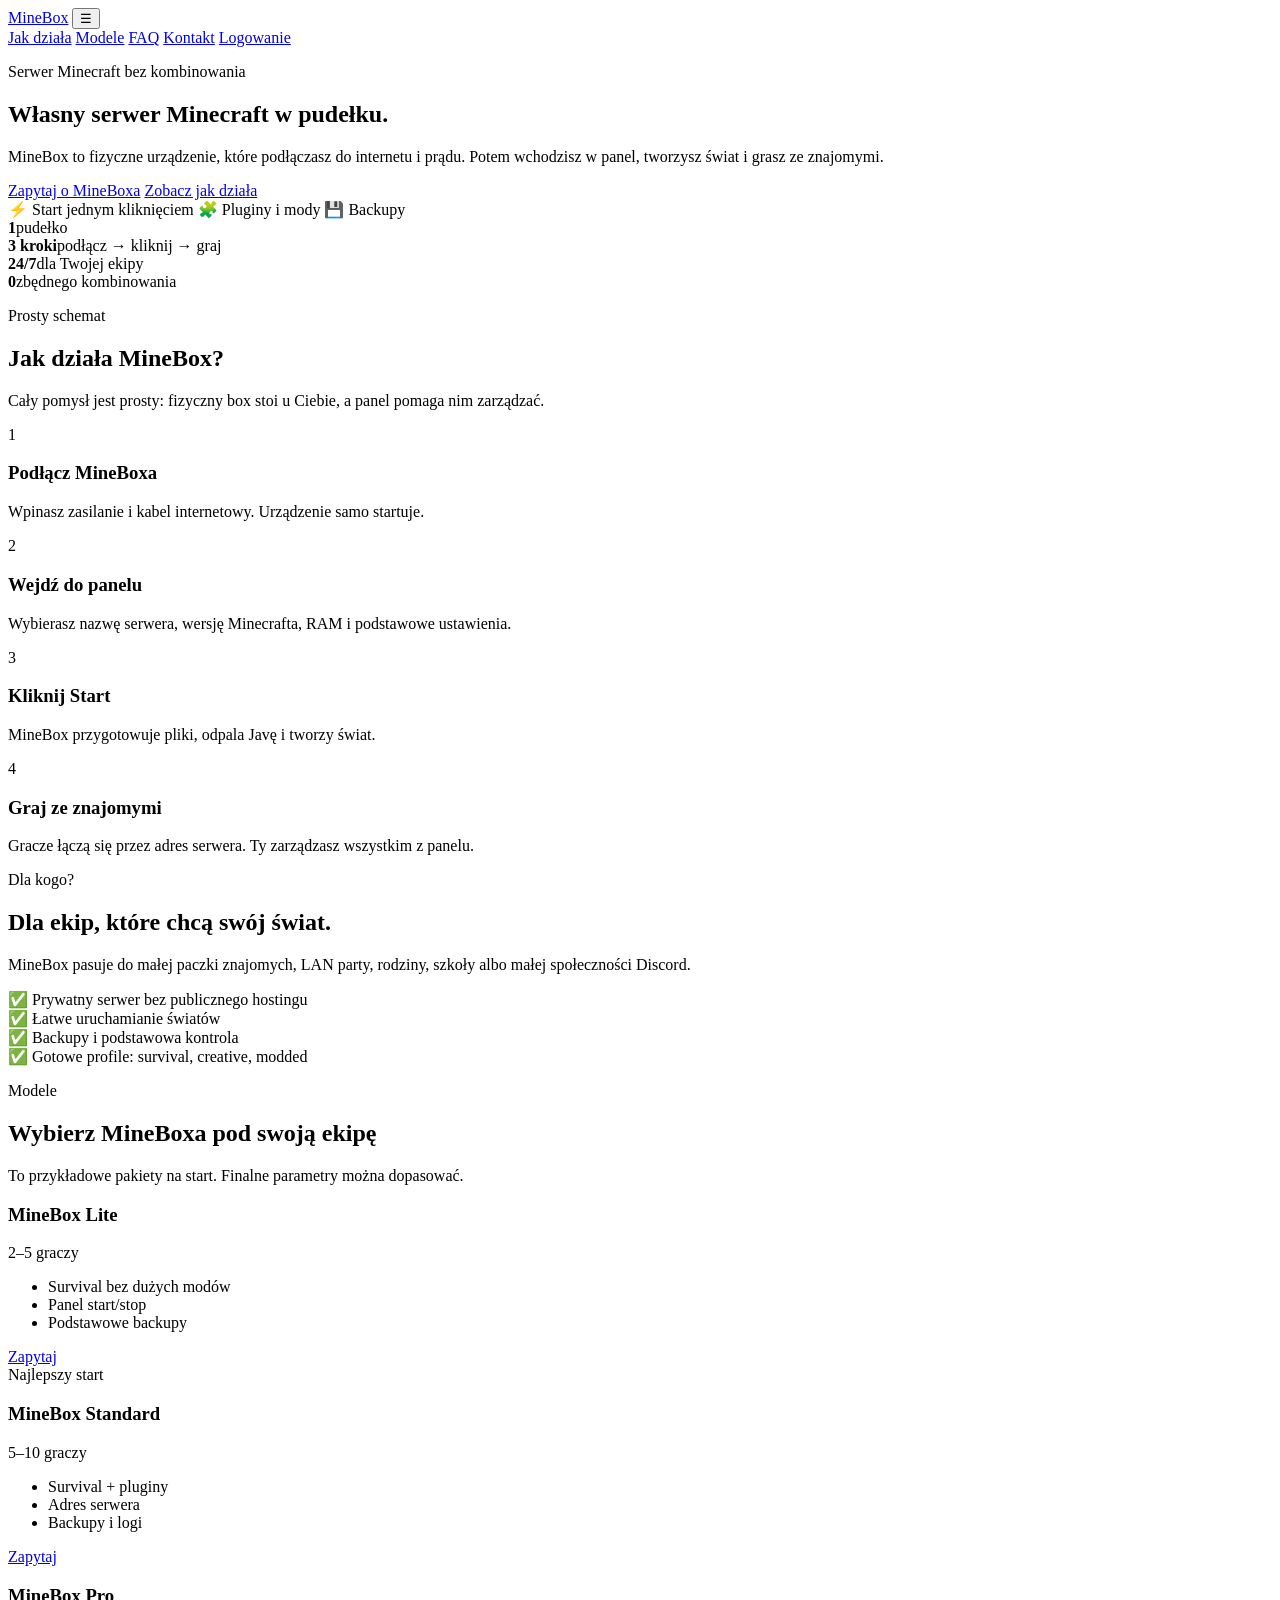
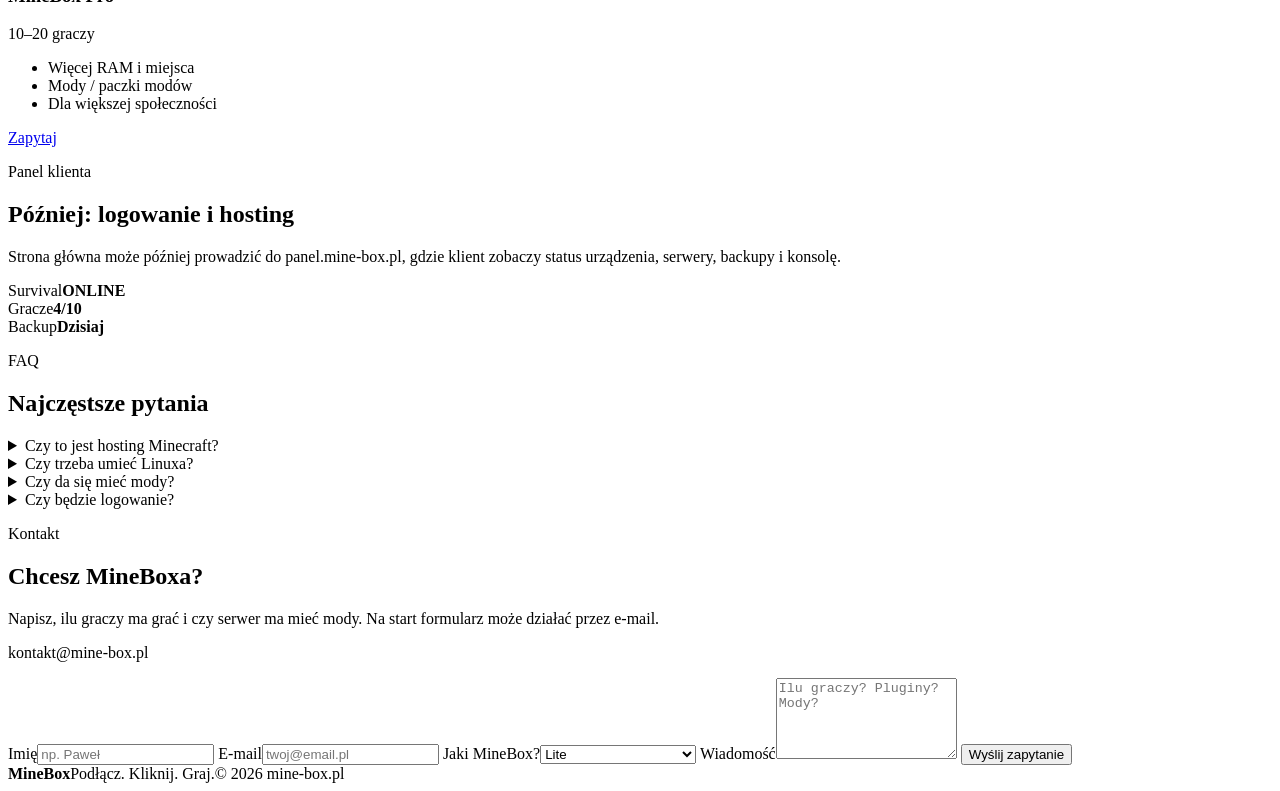
==== strona-www/index.html @ da636e27 "Dodaj stronę WWW MineBox" ====
<!doctype html>
<html lang="pl">
<head>
  <meta charset="utf-8" />
  <meta name="viewport" content="width=device-width, initial-scale=1" />
  <title>MineBox — własny serwer Minecraft w pudełku</title>
  <meta name="description" content="MineBox to prosty fizyczny serwer Minecraft w pudełku. Podłącz, kliknij i graj ze znajomymi." />
  <link rel="preconnect" href="https://fonts.googleapis.com">
  <link rel="preconnect" href="https://fonts.gstatic.com" crossorigin>
  <link href="https://fonts.googleapis.com/css2?family=Inter:wght@400;600;700;800;900&display=swap" rel="stylesheet">
  <link rel="stylesheet" href="style.css" />
</head>
<body>
  <header class="site-header">
    <nav class="nav container">
      <a class="brand" href="#top"><span class="brand-cube"></span><span>MineBox</span></a>
      <button class="nav-toggle" aria-label="Otwórz menu" aria-expanded="false">☰</button>
      <div class="nav-links">
        <a href="#jak-dziala">Jak działa</a>
        <a href="#modele">Modele</a>
        <a href="#faq">FAQ</a>
        <a href="#kontakt">Kontakt</a>
        <a class="login-link" href="#panel">Logowanie</a>
      </div>
    </nav>
  </header>

  <main id="top">
    <section class="hero section">
      <div class="container hero-grid">
        <div class="hero-copy">
          <p class="eyebrow">Serwer Minecraft bez kombinowania</p>
          <h1>Własny serwer Minecraft w pudełku.</h1>
          <p class="lead">MineBox to fizyczne urządzenie, które podłączasz do internetu i prądu. Potem wchodzisz w panel, tworzysz świat i grasz ze znajomymi.</p>
          <div class="hero-actions">
            <a class="btn btn-primary" href="#kontakt">Zapytaj o MineBoxa</a>
            <a class="btn btn-ghost" href="#jak-dziala">Zobacz jak działa</a>
          </div>
          <div class="trust-row">
            <span>⚡ Start jednym kliknięciem</span>
            <span>🧩 Pluginy i mody</span>
            <span>💾 Backupy</span>
          </div>
        </div>
        <div class="hero-visual" aria-hidden="true">
          <div class="island">
            <div class="sun"></div>
            <div class="cloud cloud-one"></div>
            <div class="cloud cloud-two"></div>
            <div class="volcano"><span class="lava"></span><span class="lava lava-two"></span><span class="portal"></span></div>
            <div class="server-rack"><span></span><span></span><span></span></div>
            <div class="cube grass"></div><div class="cube creeper"></div><div class="water"></div>
          </div>
        </div>
      </div>
    </section>

    <section class="stats strip">
      <div class="container stats-grid">
        <div><strong>1</strong><span>pudełko</span></div>
        <div><strong>3 kroki</strong><span>podłącz → kliknij → graj</span></div>
        <div><strong>24/7</strong><span>dla Twojej ekipy</span></div>
        <div><strong>0</strong><span>zbędnego kombinowania</span></div>
      </div>
    </section>

    <section id="jak-dziala" class="section">
      <div class="container">
        <div class="section-head"><p class="eyebrow">Prosty schemat</p><h2>Jak działa MineBox?</h2><p>Cały pomysł jest prosty: fizyczny box stoi u Ciebie, a panel pomaga nim zarządzać.</p></div>
        <div class="steps">
          <article class="step-card"><span class="step-number">1</span><h3>Podłącz MineBoxa</h3><p>Wpinasz zasilanie i kabel internetowy. Urządzenie samo startuje.</p></article>
          <article class="step-card"><span class="step-number">2</span><h3>Wejdź do panelu</h3><p>Wybierasz nazwę serwera, wersję Minecrafta, RAM i podstawowe ustawienia.</p></article>
          <article class="step-card"><span class="step-number">3</span><h3>Kliknij Start</h3><p>MineBox przygotowuje pliki, odpala Javę i tworzy świat.</p></article>
          <article class="step-card"><span class="step-number">4</span><h3>Graj ze znajomymi</h3><p>Gracze łączą się przez adres serwera. Ty zarządzasz wszystkim z panelu.</p></article>
        </div>
      </div>
    </section>

    <section class="section dark-panel">
      <div class="container feature-grid">
        <div><p class="eyebrow">Dla kogo?</p><h2>Dla ekip, które chcą swój świat.</h2><p>MineBox pasuje do małej paczki znajomych, LAN party, rodziny, szkoły albo małej społeczności Discord.</p></div>
        <div class="feature-list"><div>✅ Prywatny serwer bez publicznego hostingu</div><div>✅ Łatwe uruchamianie światów</div><div>✅ Backupy i podstawowa kontrola</div><div>✅ Gotowe profile: survival, creative, modded</div></div>
      </div>
    </section>

    <section id="modele" class="section">
      <div class="container">
        <div class="section-head"><p class="eyebrow">Modele</p><h2>Wybierz MineBoxa pod swoją ekipę</h2><p>To przykładowe pakiety na start. Finalne parametry można dopasować.</p></div>
        <div class="pricing">
          <article class="price-card"><h3>MineBox Lite</h3><p class="price">2–5 graczy</p><ul><li>Survival bez dużych modów</li><li>Panel start/stop</li><li>Podstawowe backupy</li></ul><a href="#kontakt" class="btn btn-small">Zapytaj</a></article>
          <article class="price-card featured"><span class="badge">Najlepszy start</span><h3>MineBox Standard</h3><p class="price">5–10 graczy</p><ul><li>Survival + pluginy</li><li>Adres serwera</li><li>Backupy i logi</li></ul><a href="#kontakt" class="btn btn-primary btn-small">Zapytaj</a></article>
          <article class="price-card"><h3>MineBox Pro</h3><p class="price">10–20 graczy</p><ul><li>Więcej RAM i miejsca</li><li>Mody / paczki modów</li><li>Dla większej społeczności</li></ul><a href="#kontakt" class="btn btn-small">Zapytaj</a></article>
        </div>
      </div>
    </section>

    <section id="panel" class="section panel-preview">
      <div class="container panel-grid">
        <div><p class="eyebrow">Panel klienta</p><h2>Później: logowanie i hosting</h2><p>Strona główna może później prowadzić do panel.mine-box.pl, gdzie klient zobaczy status urządzenia, serwery, backupy i konsolę.</p></div>
        <div class="mock-panel"><div class="mock-top"></div><div class="mock-row online"><span>Survival</span><strong>ONLINE</strong></div><div class="mock-row"><span>Gracze</span><strong>4/10</strong></div><div class="mock-row"><span>Backup</span><strong>Dzisiaj</strong></div></div>
      </div>
    </section>

    <section id="faq" class="section">
      <div class="container">
        <div class="section-head"><p class="eyebrow">FAQ</p><h2>Najczęstsze pytania</h2></div>
        <div class="faq-list">
          <details><summary>Czy to jest hosting Minecraft?</summary><p>Na start MineBox to fizyczne urządzenie. Hosting online można dodać później jako osobną usługę.</p></details>
          <details><summary>Czy trzeba umieć Linuxa?</summary><p>Docelowo nie. Użytkownik ma klikać w panelu, a techniczne rzeczy robi MineBox.</p></details>
          <details><summary>Czy da się mieć mody?</summary><p>Tak, ale mocniejsze paczki modów będą wymagały mocniejszej wersji MineBoxa.</p></details>
          <details><summary>Czy będzie logowanie?</summary><p>Tak, później można zrobić panel klienta pod osobnym adresem, np. panel.mine-box.pl.</p></details>
        </div>
      </div>
    </section>

    <section id="kontakt" class="section contact-section">
      <div class="container contact-grid">
        <div><p class="eyebrow">Kontakt</p><h2>Chcesz MineBoxa?</h2><p>Napisz, ilu graczy ma grać i czy serwer ma mieć mody. Na start formularz może działać przez e-mail.</p><p class="contact-mail">kontakt@mine-box.pl</p></div>
        <form class="contact-form" action="mailto:kontakt@mine-box.pl" method="post" enctype="text/plain">
          <label>Imię<input name="imie" placeholder="np. Paweł" required></label>
          <label>E-mail<input type="email" name="email" placeholder="twoj@email.pl" required></label>
          <label>Jaki MineBox?<select name="model"><option>Lite</option><option>Standard</option><option>Pro</option><option>Nie wiem — doradźcie</option></select></label>
          <label>Wiadomość<textarea name="wiadomosc" rows="5" placeholder="Ilu graczy? Pluginy? Mody?"></textarea></label>
          <button class="btn btn-primary" type="submit">Wyślij zapytanie</button>
        </form>
      </div>
    </section>
  </main>

  <footer class="footer"><div class="container footer-grid"><strong>MineBox</strong><span>Podłącz. Kliknij. Graj.</span><span>© 2026 mine-box.pl</span></div></footer>
  <script src="script.js"></script>
</body>
</html>
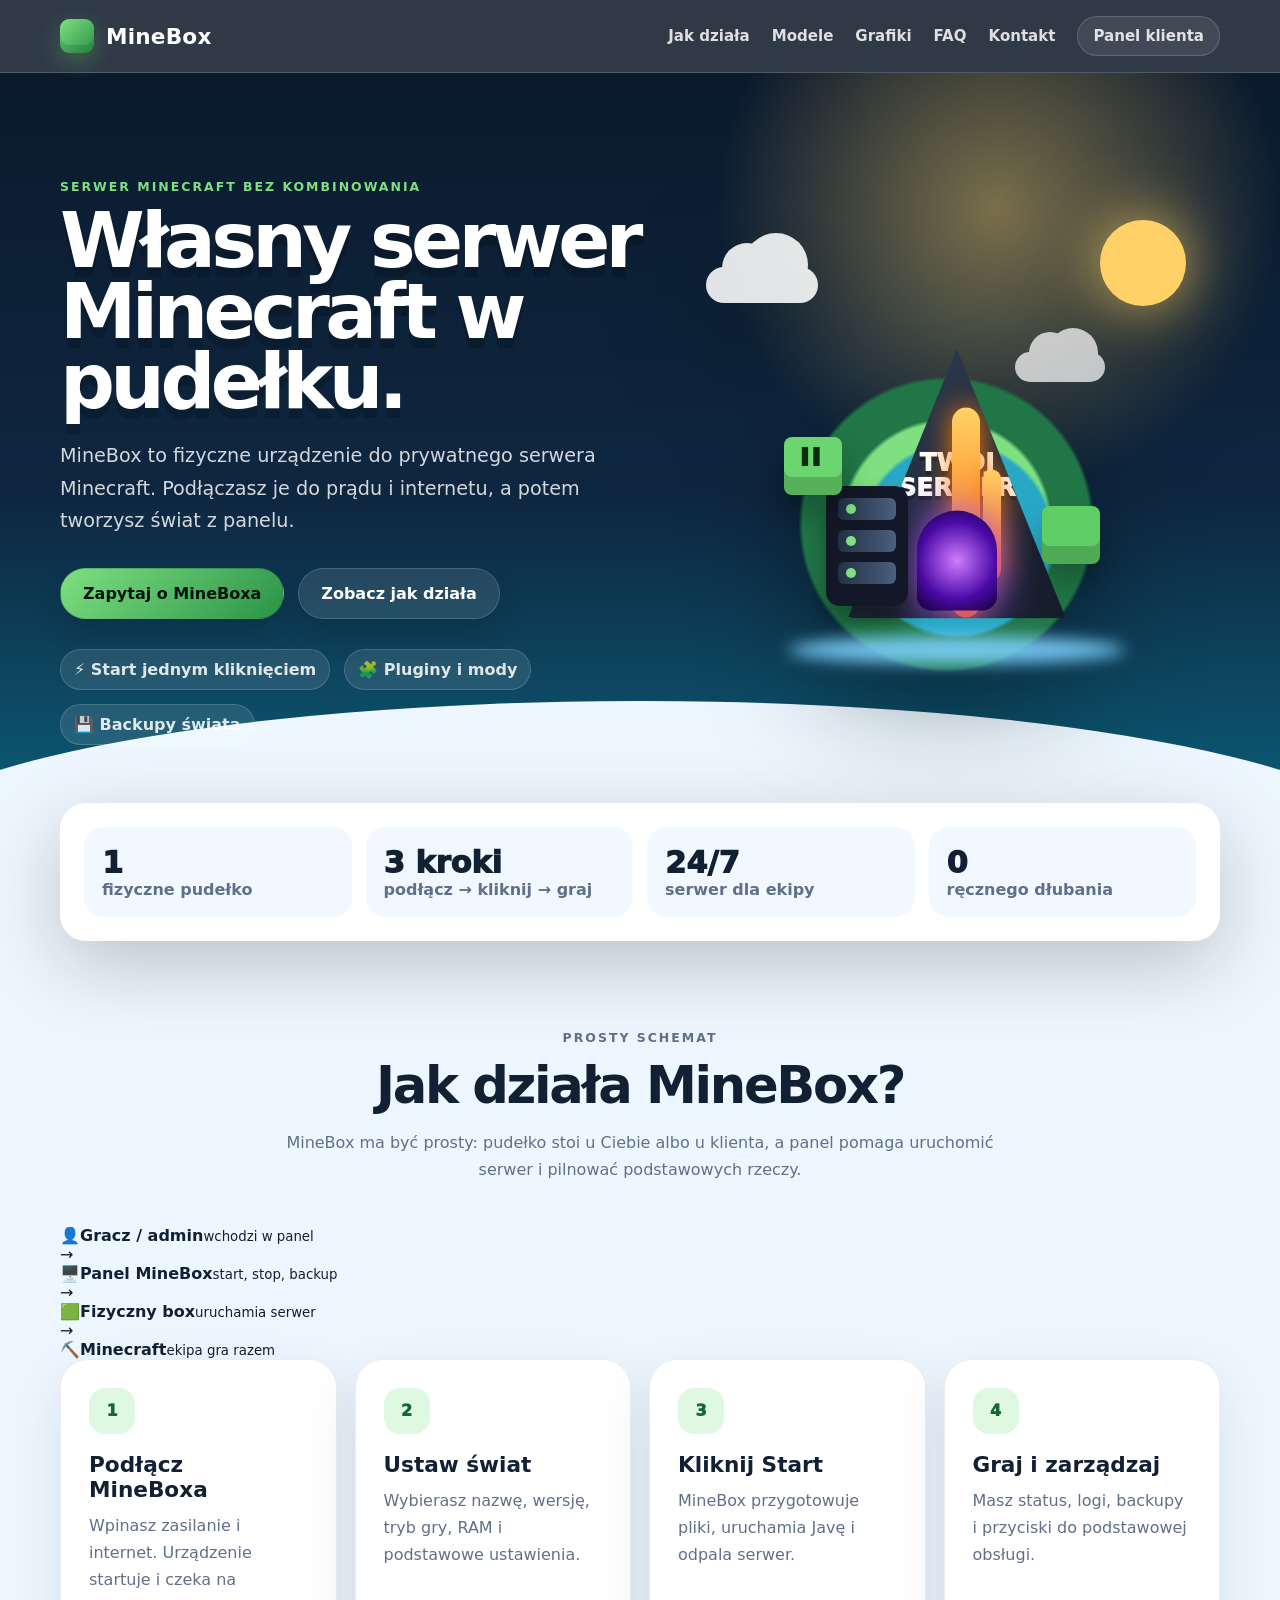
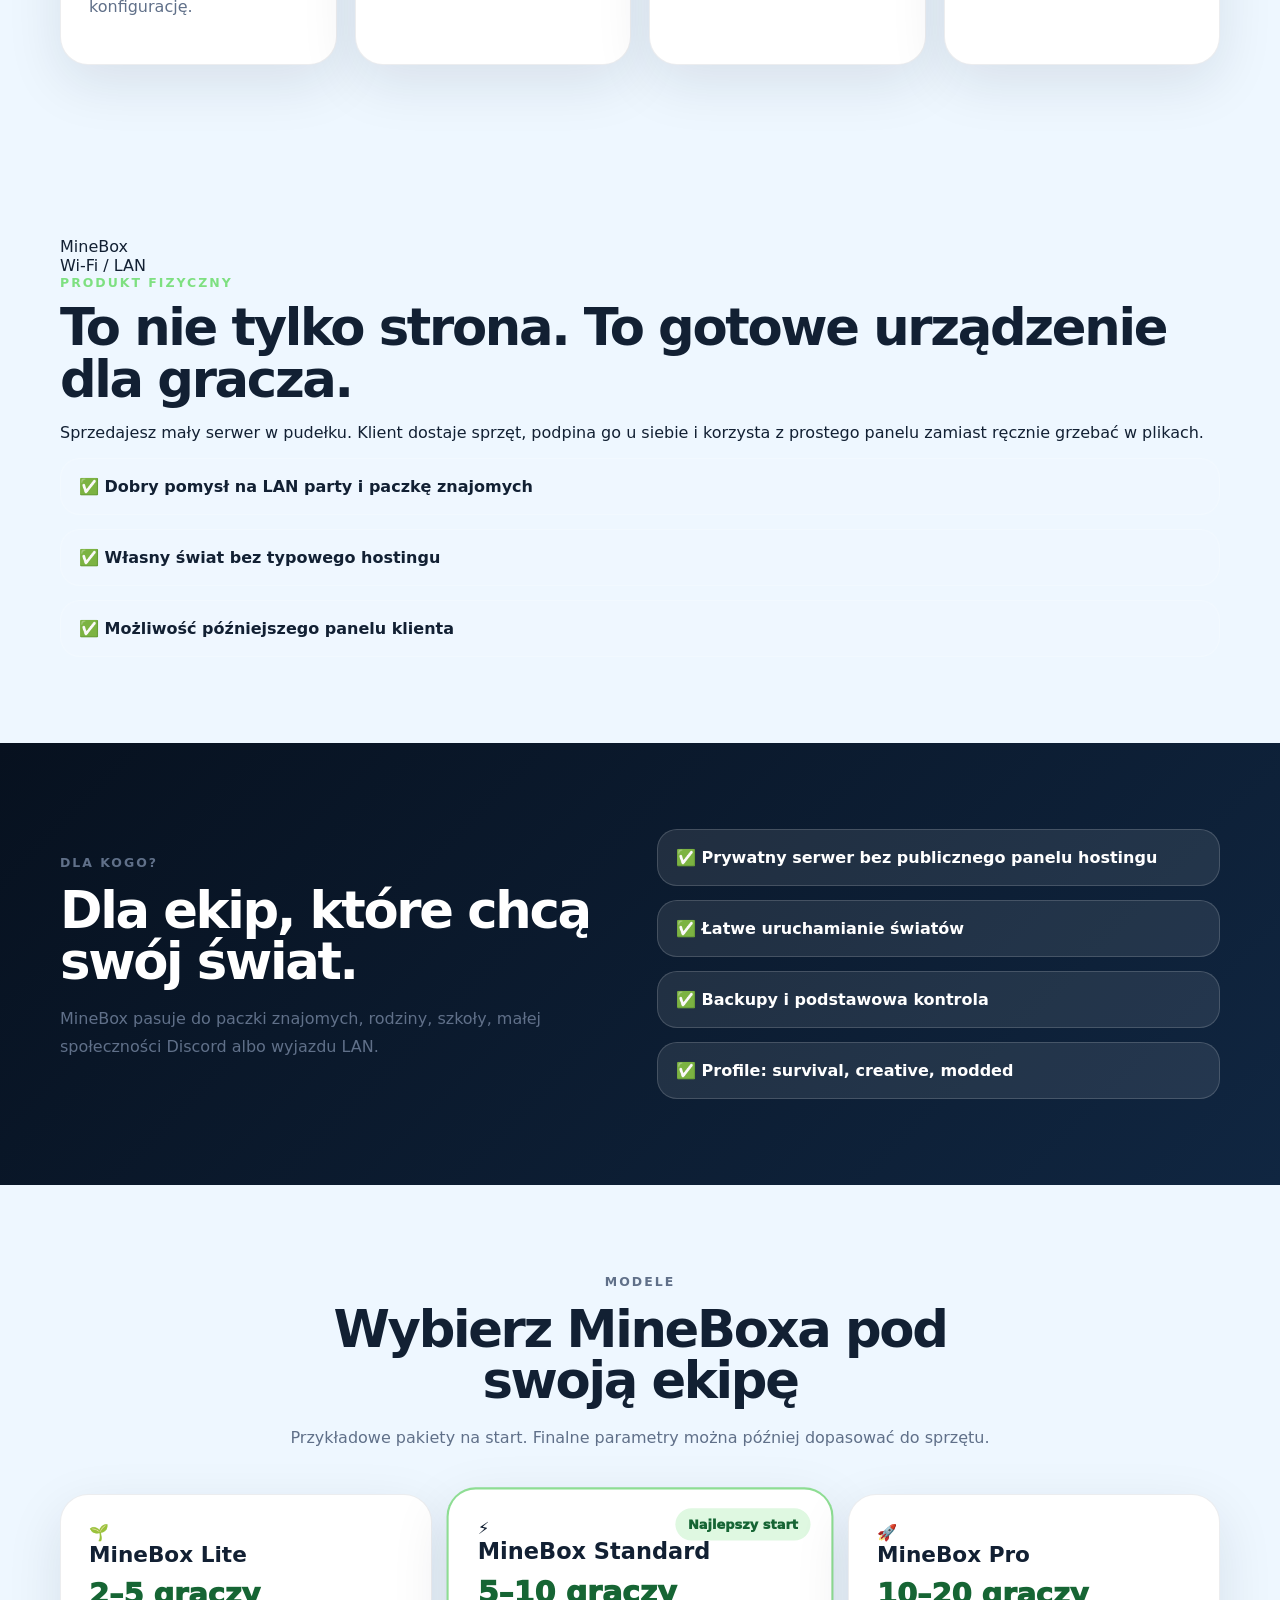
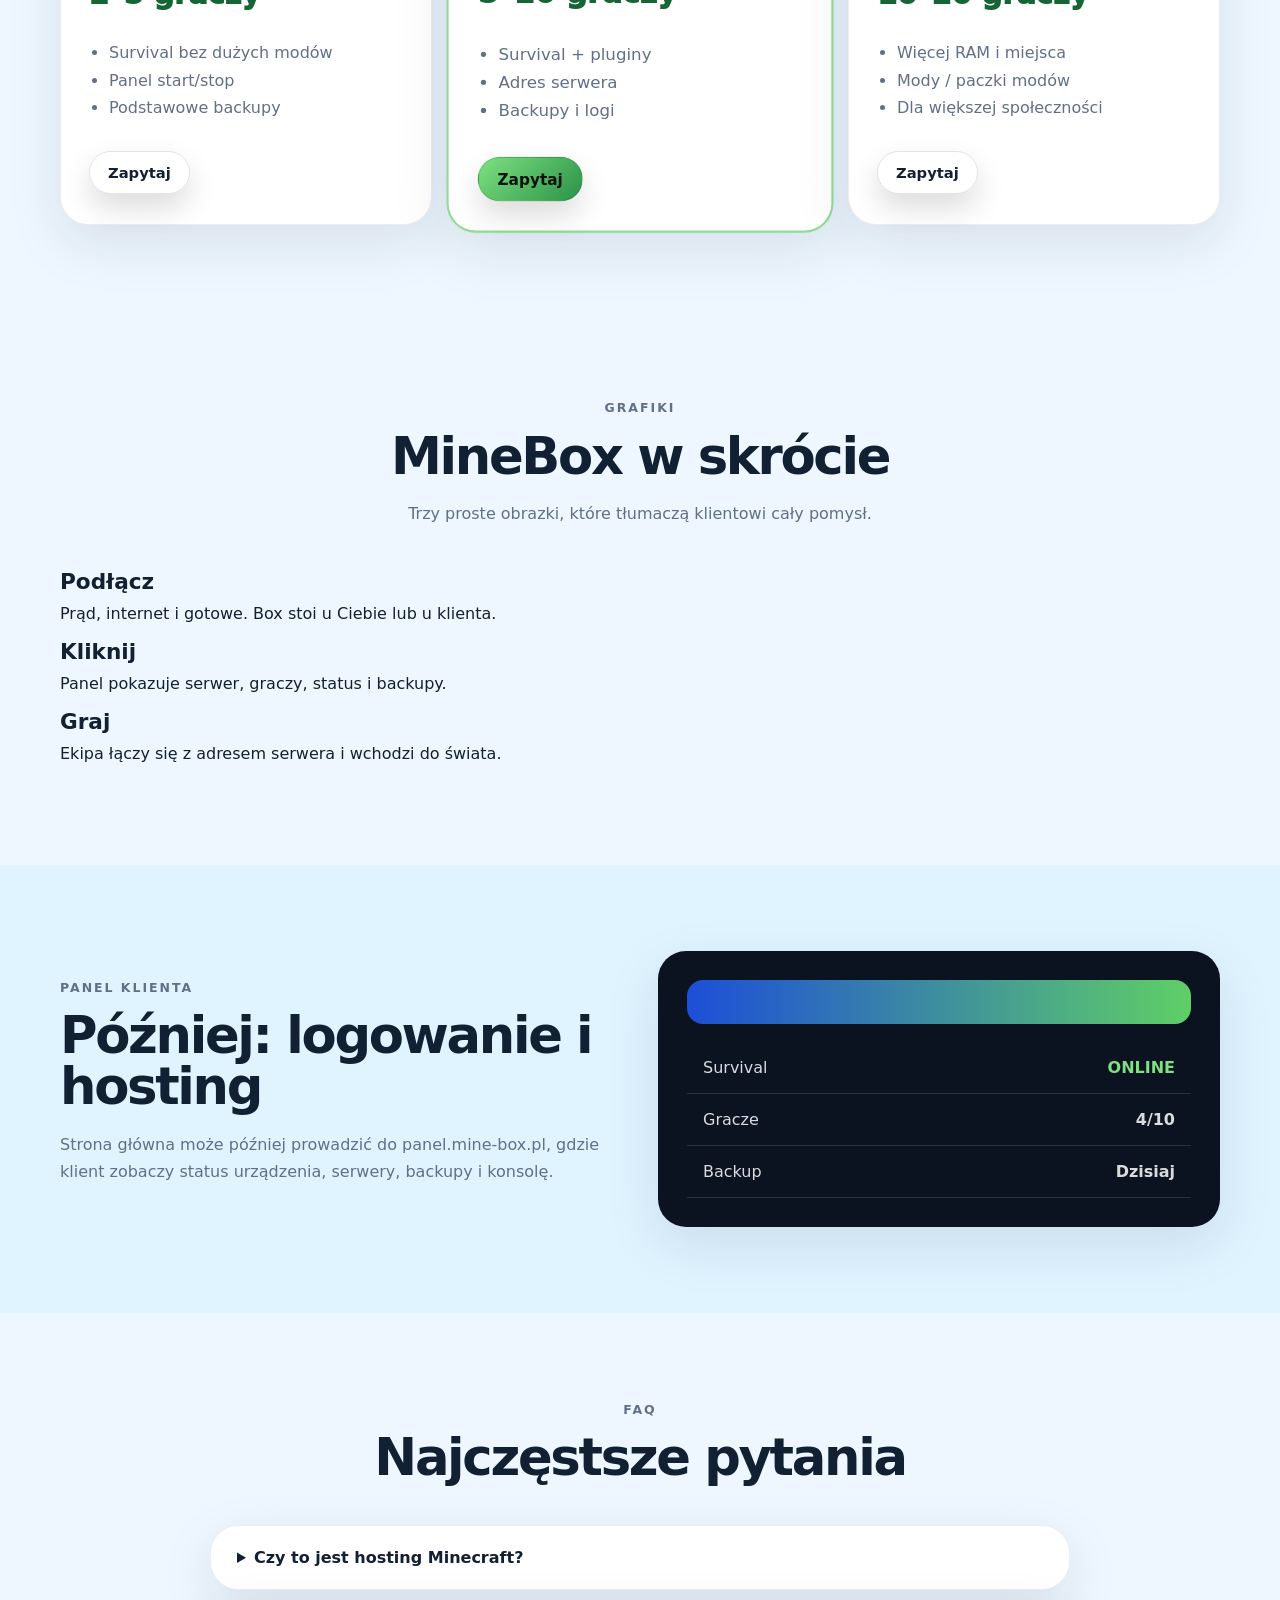
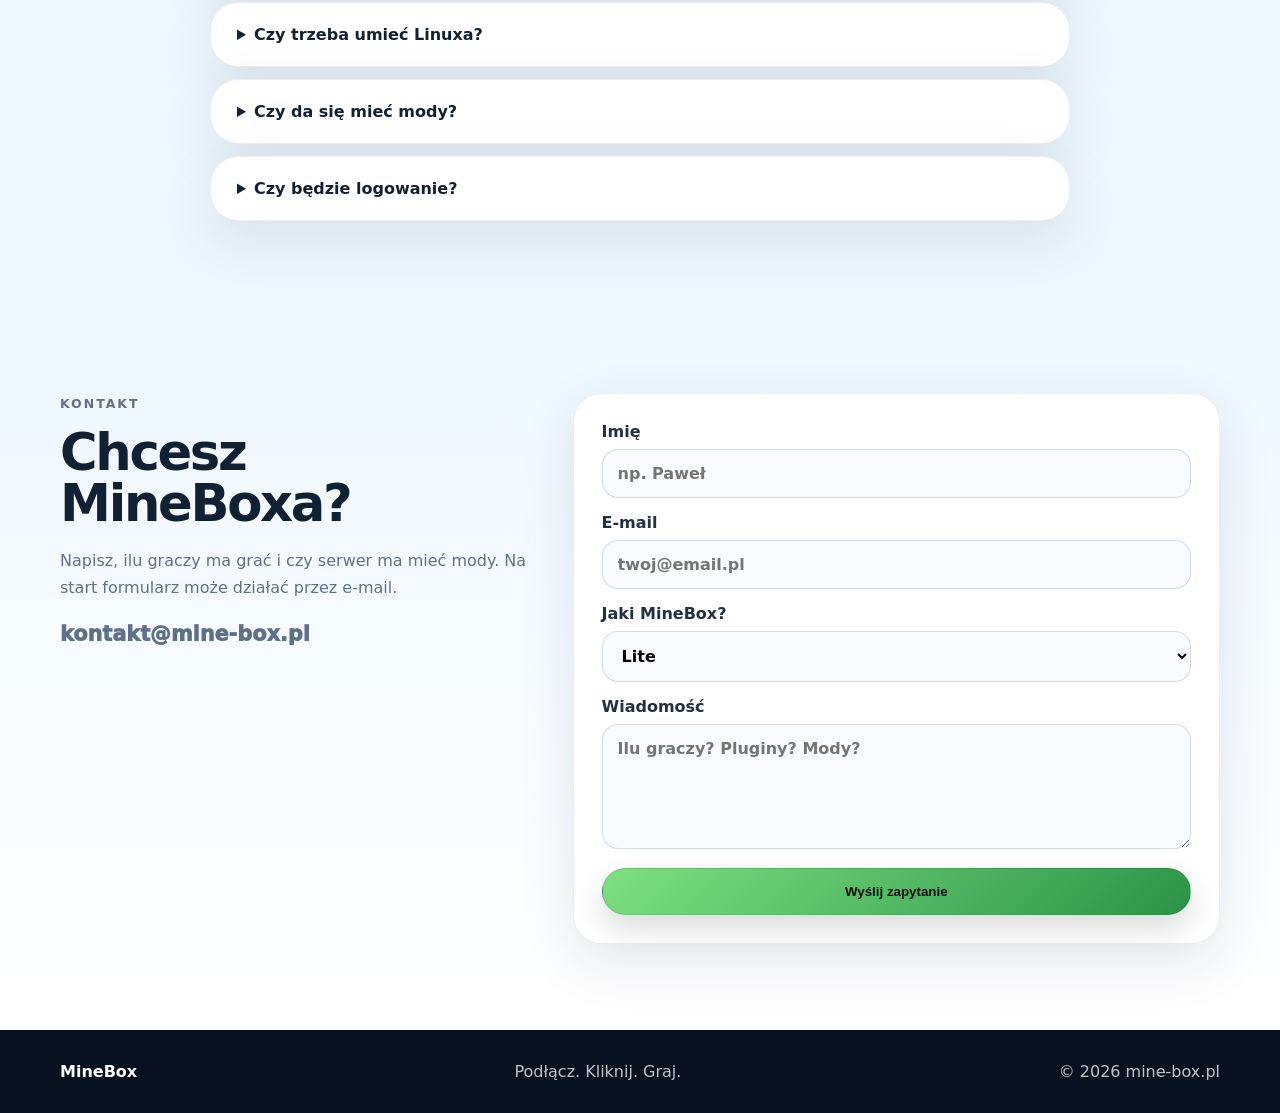
==== commit 6911490d: "Dopracuj stronę WWW MineBox i dodaj sekcje graficzne" ====
--- a/strona-www/index.html
+++ b/strona-www/index.html
@@ -4,7 +4,7 @@
   <meta charset="utf-8" />
   <meta name="viewport" content="width=device-width, initial-scale=1" />
   <title>MineBox — własny serwer Minecraft w pudełku</title>
-  <meta name="description" content="MineBox to prosty fizyczny serwer Minecraft w pudełku. Podłącz, kliknij i graj ze znajomymi." />
+  <meta name="description" content="MineBox to fizyczny serwer Minecraft w pudełku. Podłącz do internetu, kliknij w panelu i graj ze znajomymi." />
   <link rel="preconnect" href="https://fonts.googleapis.com">
   <link rel="preconnect" href="https://fonts.gstatic.com" crossorigin>
   <link href="https://fonts.googleapis.com/css2?family=Inter:wght@400;600;700;800;900&display=swap" rel="stylesheet">
@@ -18,9 +18,10 @@
       <div class="nav-links">
         <a href="#jak-dziala">Jak działa</a>
         <a href="#modele">Modele</a>
+        <a href="#galeria">Grafiki</a>
         <a href="#faq">FAQ</a>
         <a href="#kontakt">Kontakt</a>
-        <a class="login-link" href="#panel">Logowanie</a>
+        <a class="login-link" href="#panel">Panel klienta</a>
       </div>
     </nav>
   </header>
@@ -31,7 +32,7 @@
         <div class="hero-copy">
           <p class="eyebrow">Serwer Minecraft bez kombinowania</p>
           <h1>Własny serwer Minecraft w pudełku.</h1>
-          <p class="lead">MineBox to fizyczne urządzenie, które podłączasz do internetu i prądu. Potem wchodzisz w panel, tworzysz świat i grasz ze znajomymi.</p>
+          <p class="lead">MineBox to fizyczne urządzenie do prywatnego serwera Minecraft. Podłączasz je do prądu i internetu, a potem tworzysz świat z panelu.</p>
           <div class="hero-actions">
             <a class="btn btn-primary" href="#kontakt">Zapytaj o MineBoxa</a>
             <a class="btn btn-ghost" href="#jak-dziala">Zobacz jak działa</a>
@@ -39,7 +40,7 @@
           <div class="trust-row">
             <span>⚡ Start jednym kliknięciem</span>
             <span>🧩 Pluginy i mody</span>
-            <span>💾 Backupy</span>
+            <span>💾 Backupy świata</span>
           </div>
         </div>
         <div class="hero-visual" aria-hidden="true">
@@ -57,39 +58,83 @@
 
     <section class="stats strip">
       <div class="container stats-grid">
-        <div><strong>1</strong><span>pudełko</span></div>
+        <div><strong>1</strong><span>fizyczne pudełko</span></div>
         <div><strong>3 kroki</strong><span>podłącz → kliknij → graj</span></div>
-        <div><strong>24/7</strong><span>dla Twojej ekipy</span></div>
-        <div><strong>0</strong><span>zbędnego kombinowania</span></div>
+        <div><strong>24/7</strong><span>serwer dla ekipy</span></div>
+        <div><strong>0</strong><span>ręcznego dłubania</span></div>
       </div>
     </section>
 
     <section id="jak-dziala" class="section">
       <div class="container">
-        <div class="section-head"><p class="eyebrow">Prosty schemat</p><h2>Jak działa MineBox?</h2><p>Cały pomysł jest prosty: fizyczny box stoi u Ciebie, a panel pomaga nim zarządzać.</p></div>
+        <div class="section-head">
+          <p class="eyebrow">Prosty schemat</p>
+          <h2>Jak działa MineBox?</h2>
+          <p>MineBox ma być prosty: pudełko stoi u Ciebie albo u klienta, a panel pomaga uruchomić serwer i pilnować podstawowych rzeczy.</p>
+        </div>
+        <div class="flow-map">
+          <div class="flow-node"><span>👤</span><strong>Gracz / admin</strong><small>wchodzi w panel</small></div>
+          <div class="flow-arrow">→</div>
+          <div class="flow-node"><span>🖥️</span><strong>Panel MineBox</strong><small>start, stop, backup</small></div>
+          <div class="flow-arrow">→</div>
+          <div class="flow-node"><span>🟩</span><strong>Fizyczny box</strong><small>uruchamia serwer</small></div>
+          <div class="flow-arrow">→</div>
+          <div class="flow-node"><span>⛏️</span><strong>Minecraft</strong><small>ekipa gra razem</small></div>
+        </div>
         <div class="steps">
-          <article class="step-card"><span class="step-number">1</span><h3>Podłącz MineBoxa</h3><p>Wpinasz zasilanie i kabel internetowy. Urządzenie samo startuje.</p></article>
-          <article class="step-card"><span class="step-number">2</span><h3>Wejdź do panelu</h3><p>Wybierasz nazwę serwera, wersję Minecrafta, RAM i podstawowe ustawienia.</p></article>
-          <article class="step-card"><span class="step-number">3</span><h3>Kliknij Start</h3><p>MineBox przygotowuje pliki, odpala Javę i tworzy świat.</p></article>
-          <article class="step-card"><span class="step-number">4</span><h3>Graj ze znajomymi</h3><p>Gracze łączą się przez adres serwera. Ty zarządzasz wszystkim z panelu.</p></article>
+          <article class="step-card"><span class="step-number">1</span><h3>Podłącz MineBoxa</h3><p>Wpinasz zasilanie i internet. Urządzenie startuje i czeka na konfigurację.</p></article>
+          <article class="step-card"><span class="step-number">2</span><h3>Ustaw świat</h3><p>Wybierasz nazwę, wersję, tryb gry, RAM i podstawowe ustawienia.</p></article>
+          <article class="step-card"><span class="step-number">3</span><h3>Kliknij Start</h3><p>MineBox przygotowuje pliki, uruchamia Javę i odpala serwer.</p></article>
+          <article class="step-card"><span class="step-number">4</span><h3>Graj i zarządzaj</h3><p>Masz status, logi, backupy i przyciski do podstawowej obsługi.</p></article>
+        </div>
+      </div>
+    </section>
+
+    <section class="section product-section">
+      <div class="container product-grid">
+        <div class="product-art" aria-hidden="true">
+          <div class="box3d">
+            <div class="box-top">MineBox</div>
+            <div class="box-front"><span></span><span></span><span></span></div>
+            <div class="box-side"><i></i><i></i></div>
+          </div>
+          <div class="cable"></div>
+          <div class="router">Wi‑Fi / LAN</div>
+        </div>
+        <div>
+          <p class="eyebrow">Produkt fizyczny</p>
+          <h2>To nie tylko strona. To gotowe urządzenie dla gracza.</h2>
+          <p>Sprzedajesz mały serwer w pudełku. Klient dostaje sprzęt, podpina go u siebie i korzysta z prostego panelu zamiast ręcznie grzebać w plikach.</p>
+          <div class="feature-list light"><div>✅ Dobry pomysł na LAN party i paczkę znajomych</div><div>✅ Własny świat bez typowego hostingu</div><div>✅ Możliwość późniejszego panelu klienta</div></div>
         </div>
       </div>
     </section>
 
     <section class="section dark-panel">
       <div class="container feature-grid">
-        <div><p class="eyebrow">Dla kogo?</p><h2>Dla ekip, które chcą swój świat.</h2><p>MineBox pasuje do małej paczki znajomych, LAN party, rodziny, szkoły albo małej społeczności Discord.</p></div>
-        <div class="feature-list"><div>✅ Prywatny serwer bez publicznego hostingu</div><div>✅ Łatwe uruchamianie światów</div><div>✅ Backupy i podstawowa kontrola</div><div>✅ Gotowe profile: survival, creative, modded</div></div>
+        <div><p class="eyebrow">Dla kogo?</p><h2>Dla ekip, które chcą swój świat.</h2><p>MineBox pasuje do paczki znajomych, rodziny, szkoły, małej społeczności Discord albo wyjazdu LAN.</p></div>
+        <div class="feature-list"><div>✅ Prywatny serwer bez publicznego panelu hostingu</div><div>✅ Łatwe uruchamianie światów</div><div>✅ Backupy i podstawowa kontrola</div><div>✅ Profile: survival, creative, modded</div></div>
       </div>
     </section>
 
     <section id="modele" class="section">
       <div class="container">
-        <div class="section-head"><p class="eyebrow">Modele</p><h2>Wybierz MineBoxa pod swoją ekipę</h2><p>To przykładowe pakiety na start. Finalne parametry można dopasować.</p></div>
+        <div class="section-head"><p class="eyebrow">Modele</p><h2>Wybierz MineBoxa pod swoją ekipę</h2><p>Przykładowe pakiety na start. Finalne parametry można później dopasować do sprzętu.</p></div>
         <div class="pricing">
-          <article class="price-card"><h3>MineBox Lite</h3><p class="price">2–5 graczy</p><ul><li>Survival bez dużych modów</li><li>Panel start/stop</li><li>Podstawowe backupy</li></ul><a href="#kontakt" class="btn btn-small">Zapytaj</a></article>
-          <article class="price-card featured"><span class="badge">Najlepszy start</span><h3>MineBox Standard</h3><p class="price">5–10 graczy</p><ul><li>Survival + pluginy</li><li>Adres serwera</li><li>Backupy i logi</li></ul><a href="#kontakt" class="btn btn-primary btn-small">Zapytaj</a></article>
-          <article class="price-card"><h3>MineBox Pro</h3><p class="price">10–20 graczy</p><ul><li>Więcej RAM i miejsca</li><li>Mody / paczki modów</li><li>Dla większej społeczności</li></ul><a href="#kontakt" class="btn btn-small">Zapytaj</a></article>
+          <article class="price-card"><div class="model-icon">🌱</div><h3>MineBox Lite</h3><p class="price">2–5 graczy</p><ul><li>Survival bez dużych modów</li><li>Panel start/stop</li><li>Podstawowe backupy</li></ul><a href="#kontakt" class="btn btn-small">Zapytaj</a></article>
+          <article class="price-card featured"><span class="badge">Najlepszy start</span><div class="model-icon">⚡</div><h3>MineBox Standard</h3><p class="price">5–10 graczy</p><ul><li>Survival + pluginy</li><li>Adres serwera</li><li>Backupy i logi</li></ul><a href="#kontakt" class="btn btn-primary btn-small">Zapytaj</a></article>
+          <article class="price-card"><div class="model-icon">🚀</div><h3>MineBox Pro</h3><p class="price">10–20 graczy</p><ul><li>Więcej RAM i miejsca</li><li>Mody / paczki modów</li><li>Dla większej społeczności</li></ul><a href="#kontakt" class="btn btn-small">Zapytaj</a></article>
+        </div>
+      </div>
+    </section>
+
+    <section id="galeria" class="section gallery-section">
+      <div class="container">
+        <div class="section-head"><p class="eyebrow">Grafiki</p><h2>MineBox w skrócie</h2><p>Trzy proste obrazki, które tłumaczą klientowi cały pomysł.</p></div>
+        <div class="gallery-grid">
+          <article class="gallery-card"><div class="mini-graphic plug"></div><h3>Podłącz</h3><p>Prąd, internet i gotowe. Box stoi u Ciebie lub u klienta.</p></article>
+          <article class="gallery-card"><div class="mini-graphic panelpic"></div><h3>Kliknij</h3><p>Panel pokazuje serwer, graczy, status i backupy.</p></article>
+          <article class="gallery-card"><div class="mini-graphic play"></div><h3>Graj</h3><p>Ekipa łączy się z adresem serwera i wchodzi do świata.</p></article>
         </div>
       </div>
     </section>
--- a/strona-www/style.css
+++ b/strona-www/style.css
@@ -0,0 +1,37 @@
+:root{
+  --bg:#07111f;
+  --bg2:#0d1b2f;
+  --card:#ffffff;
+  --text:#122033;
+  --muted:#607089;
+  --green:#5fcf65;
+  --green2:#2b9348;
+  --blue:#1d4ed8;
+  --orange:#ff9f1c;
+  --yellow:#ffd166;
+  --line:rgba(255,255,255,.16);
+  --shadow:0 24px 80px rgba(0,0,0,.22);
+}
+*{box-sizing:border-box}
+html{scroll-behavior:smooth}
+body{margin:0;font-family:Inter,system-ui,-apple-system,Segoe UI,sans-serif;background:#eef7ff;color:var(--text)}
+a{color:inherit;text-decoration:none}
+.container{width:min(1160px,92%);margin:0 auto}
+.section{padding:86px 0}
+.site-header{position:sticky;top:0;z-index:30;background:rgba(7,17,31,.82);backdrop-filter:blur(18px);border-bottom:1px solid var(--line)}
+.nav{display:flex;align-items:center;justify-content:space-between;min-height:72px;color:#fff}
+.brand{display:flex;align-items:center;gap:12px;font-weight:900;font-size:1.35rem;letter-spacing:.2px}
+.brand-cube{width:34px;height:34px;border-radius:9px;background:linear-gradient(135deg,#7ee081,#2b9348);box-shadow:inset 0 -8px 0 rgba(0,0,0,.12),0 8px 22px rgba(95,207,101,.3)}
+.nav-links{display:flex;align-items:center;gap:22px;font-weight:700;font-size:.94rem;color:rgba(255,255,255,.84)}
+.nav-links a:hover{color:#fff}
+.login-link{padding:10px 15px;border:1px solid var(--line);border-radius:999px;background:rgba(255,255,255,.08)}
+.nav-toggle{display:none;background:transparent;border:0;color:white;font-size:1.8rem}
+.hero{position:relative;overflow:hidden;background:radial-gradient(circle at 78% 18%,rgba(255,209,102,.45),transparent 24%),linear-gradient(180deg,#0b1a2d 0%,#0e2740 56%,#0c5f7a 100%);color:white;padding-top:106px}
+.hero:after{content:"";position:absolute;inset:auto -10% -90px -10%;height:220px;background:#eef7ff;border-radius:50% 50% 0 0/70% 70% 0 0}
+.hero-grid{position:relative;z-index:2;display:grid;grid-template-columns:1.05fr .95fr;gap:52px;align-items:center}
+.eyebrow{margin:0 0 12px;color:#7ee081;text-transform:uppercase;letter-spacing:.16em;font-size:.78rem;font-weight:900}
+h1,h2,h3,p{margin-top:0}
+h1{font-size:clamp(2.7rem,6vw,5.6rem);line-height:.92;letter-spacing:-.06em;margin-bottom:22px;text-shadow:0 10px 0 rgba(0,0,0,.16)}
+h2{font-size:clamp(2rem,4vw,3.45rem);line-height:1;letter-spacing:-.045em;margin-bottom:18px}
+h3{font-size:1.35rem;margin-bottom:10px}.lead{font-size:1.2rem;line-height:1.7;color:rgba(255,255,255,.82);max-width:640px}.hero-actions{display:flex;gap:14px;flex-wrap:wrap;margin:30px 0}.btn{display:inline-flex;align-items:center;justify-content:center;border-radius:999px;padding:15px 22px;font-weight:900;border:1px solid rgba(18,32,51,.12);box-shadow:0 14px 30px rgba(0,0,0,.14);transition:.2s transform,.2s box-shadow}.btn:hover{transform:translateY(-2px);box-shadow:0 20px 45px rgba(0,0,0,.18)}.btn-primary{background:linear-gradient(135deg,#7ee081,#2b9348);color:#06120b}.btn-ghost{color:#fff;background:rgba(255,255,255,.1);border-color:var(--line)}.btn-small{padding:12px 18px;font-size:.92rem}.trust-row{display:flex;gap:14px;flex-wrap:wrap;color:rgba(255,255,255,.86);font-weight:800}.trust-row span{background:rgba(255,255,255,.1);border:1px solid var(--line);border-radius:999px;padding:10px 13px}.hero-visual{min-height:520px;position:relative}.island{position:absolute;inset:0;border-radius:42px;background:radial-gradient(circle at 50% 65%,#29a8c5 0 22%,transparent 23%),radial-gradient(circle at 48% 62%,#7ee081 0 24%,#207647 25% 34%,transparent 35%);filter:drop-shadow(0 36px 55px rgba(0,0,0,.35))}.sun{position:absolute;right:34px;top:18px;width:86px;height:86px;border-radius:50%;background:var(--yellow);box-shadow:0 0 60px rgba(255,209,102,.8)}.cloud{position:absolute;background:white;border-radius:999px;opacity:.88}.cloud:before,.cloud:after{content:"";position:absolute;background:white;border-radius:50%}.cloud-one{width:112px;height:36px;top:65px;left:12px}.cloud-one:before{width:50px;height:50px;left:16px;top:-24px}.cloud-one:after{width:64px;height:64px;right:10px;top:-34px}.cloud-two{width:90px;height:30px;right:115px;top:150px;opacity:.72}.cloud-two:before{width:42px;height:42px;left:14px;top:-20px}.cloud-two:after{width:50px;height:50px;right:7px;top:-24px}.volcano{position:absolute;left:50%;top:50%;transform:translate(-50%,-42%);width:260px;height:270px;background:linear-gradient(140deg,#314055,#141b28);clip-path:polygon(50% 0,92% 100%,8% 100%);border-radius:32px}.volcano:before{content:"TWÓJ\A SERWER";white-space:pre;position:absolute;left:50%;top:47%;transform:translate(-50%,-50%);font-weight:950;font-size:1.55rem;text-align:center;line-height:1;color:white;text-shadow:0 4px 0 rgba(0,0,0,.3)}.lava{position:absolute;left:48%;top:22%;width:28px;height:210px;background:linear-gradient(#ffd166,#ff5c00);border-radius:20px;box-shadow:0 0 28px #ff7b00}.lava-two{left:60%;top:45%;width:18px;height:110px}.portal{position:absolute;left:50%;bottom:8px;transform:translateX(-50%);width:80px;height:100px;border-radius:44px 44px 16px 16px;background:radial-gradient(circle,#cf7cff,#4b0aa8 60%,#120033);box-shadow:0 0 40px #a855f7}.server-rack{position:absolute;left:132px;bottom:116px;width:82px;height:120px;background:#121827;border-radius:14px;padding:12px;box-shadow:0 16px 25px rgba(0,0,0,.35)}.server-rack span{display:block;height:22px;margin-bottom:10px;border-radius:6px;background:linear-gradient(90deg,#233044,#4a607e)}.server-rack span:after{content:"";display:block;width:10px;height:10px;border-radius:50%;background:#7ee081;margin-left:8px;transform:translateY(6px)}.cube{position:absolute;width:58px;height:58px;border-radius:8px;background:#5fcf65;box-shadow:inset 0 -18px 0 rgba(0,0,0,.18),0 18px 30px rgba(0,0,0,.25)}.grass{right:120px;bottom:158px}.creeper{left:90px;top:235px;background:#6bd66f}.creeper:before{content:"▐ ▌";position:absolute;left:12px;top:10px;color:#0a2c11;font-weight:900}.water{position:absolute;left:18%;right:18%;bottom:58px;height:28px;border-radius:50%;background:rgba(126,210,255,.9);filter:blur(8px)}.strip{position:relative;z-index:5;margin-top:-28px;padding:0}.stats-grid{display:grid;grid-template-columns:repeat(4,1fr);gap:14px;background:white;border-radius:26px;box-shadow:var(--shadow);padding:24px}.stats-grid div{padding:18px;border-radius:20px;background:#f2f8ff}.stats-grid strong{display:block;font-size:1.9rem;font-weight:950}.stats-grid span{color:var(--muted);font-weight:800}.section-head{text-align:center;max-width:760px;margin:0 auto 42px}.section-head p{color:var(--muted);line-height:1.7}.steps{display:grid;grid-template-columns:repeat(4,1fr);gap:18px}.step-card,.price-card,.mock-panel,.contact-form,.faq-list details{background:white;border-radius:28px;padding:28px;box-shadow:0 18px 55px rgba(18,32,51,.1);border:1px solid rgba(18,32,51,.08)}.step-number{display:grid;place-items:center;width:46px;height:46px;border-radius:16px;background:#dff8e1;color:#166534;font-weight:950;margin-bottom:18px}.step-card p,.price-card li,.dark-panel p,.panel-preview p,.contact-section p{color:var(--muted);line-height:1.7}.dark-panel{background:linear-gradient(135deg,#07111f,#102641);color:white}.feature-grid{display:grid;grid-template-columns:1fr 1fr;gap:34px;align-items:center}.feature-list{display:grid;gap:14px}.feature-list div{background:rgba(255,255,255,.09);border:1px solid var(--line);border-radius:20px;padding:18px;font-weight:850}.pricing{display:grid;grid-template-columns:repeat(3,1fr);gap:22px}.price-card{position:relative}.price-card.featured{transform:scale(1.04);border:2px solid rgba(95,207,101,.7)}.badge{position:absolute;right:20px;top:18px;background:#dff8e1;color:#166534;border-radius:999px;padding:8px 12px;font-size:.78rem;font-weight:950}.price{font-size:1.8rem;font-weight:950;color:#166534}.price-card ul{padding-left:20px;min-height:96px}.panel-preview{background:#dff4ff}.panel-grid{display:grid;grid-template-columns:1fr 1fr;gap:36px;align-items:center}.mock-panel{background:#0b1220;color:white}.mock-top{height:44px;border-radius:16px;background:linear-gradient(90deg,#1d4ed8,#5fcf65);margin-bottom:18px}.mock-row{display:flex;justify-content:space-between;padding:16px;border-bottom:1px solid rgba(255,255,255,.12);color:rgba(255,255,255,.85)}.mock-row.online strong{color:#7ee081}.faq-list{display:grid;gap:12px;background:transparent;box-shadow:none;border:0;padding:0;max-width:860px;margin:0 auto}.faq-list details{padding:0;overflow:hidden}.faq-list summary{cursor:pointer;font-weight:900;padding:22px 26px}.faq-list p{padding:0 26px 24px;color:var(--muted);line-height:1.7}.contact-section{background:linear-gradient(180deg,#eef7ff,#fff)}.contact-grid{display:grid;grid-template-columns:.85fr 1.15fr;gap:34px}.contact-mail{font-weight:950;color:#166534;font-size:1.3rem}.contact-form{display:grid;gap:15px}.contact-form label{font-weight:850;color:#233044}.contact-form input,.contact-form select,.contact-form textarea{width:100%;margin-top:8px;border:1px solid rgba(18,32,51,.15);border-radius:16px;padding:14px 15px;font:inherit;background:#f8fbff}.footer{background:#07111f;color:white;padding:32px 0}.footer-grid{display:flex;justify-content:space-between;gap:18px;flex-wrap:wrap;color:rgba(255,255,255,.75)}.footer strong{color:white}
+@media(max-width:900px){.nav-toggle{display:block}.nav-links{display:none;position:absolute;left:4%;right:4%;top:74px;padding:18px;background:#0b1220;border-radius:20px;box-shadow:var(--shadow);flex-direction:column;align-items:flex-start}.nav-links.open{display:flex}.hero-grid,.feature-grid,.panel-grid,.contact-grid{grid-template-columns:1fr}.hero-visual{min-height:430px}.stats-grid,.steps,.pricing{grid-template-columns:1fr}.price-card.featured{transform:none}.section{padding:64px 0}}
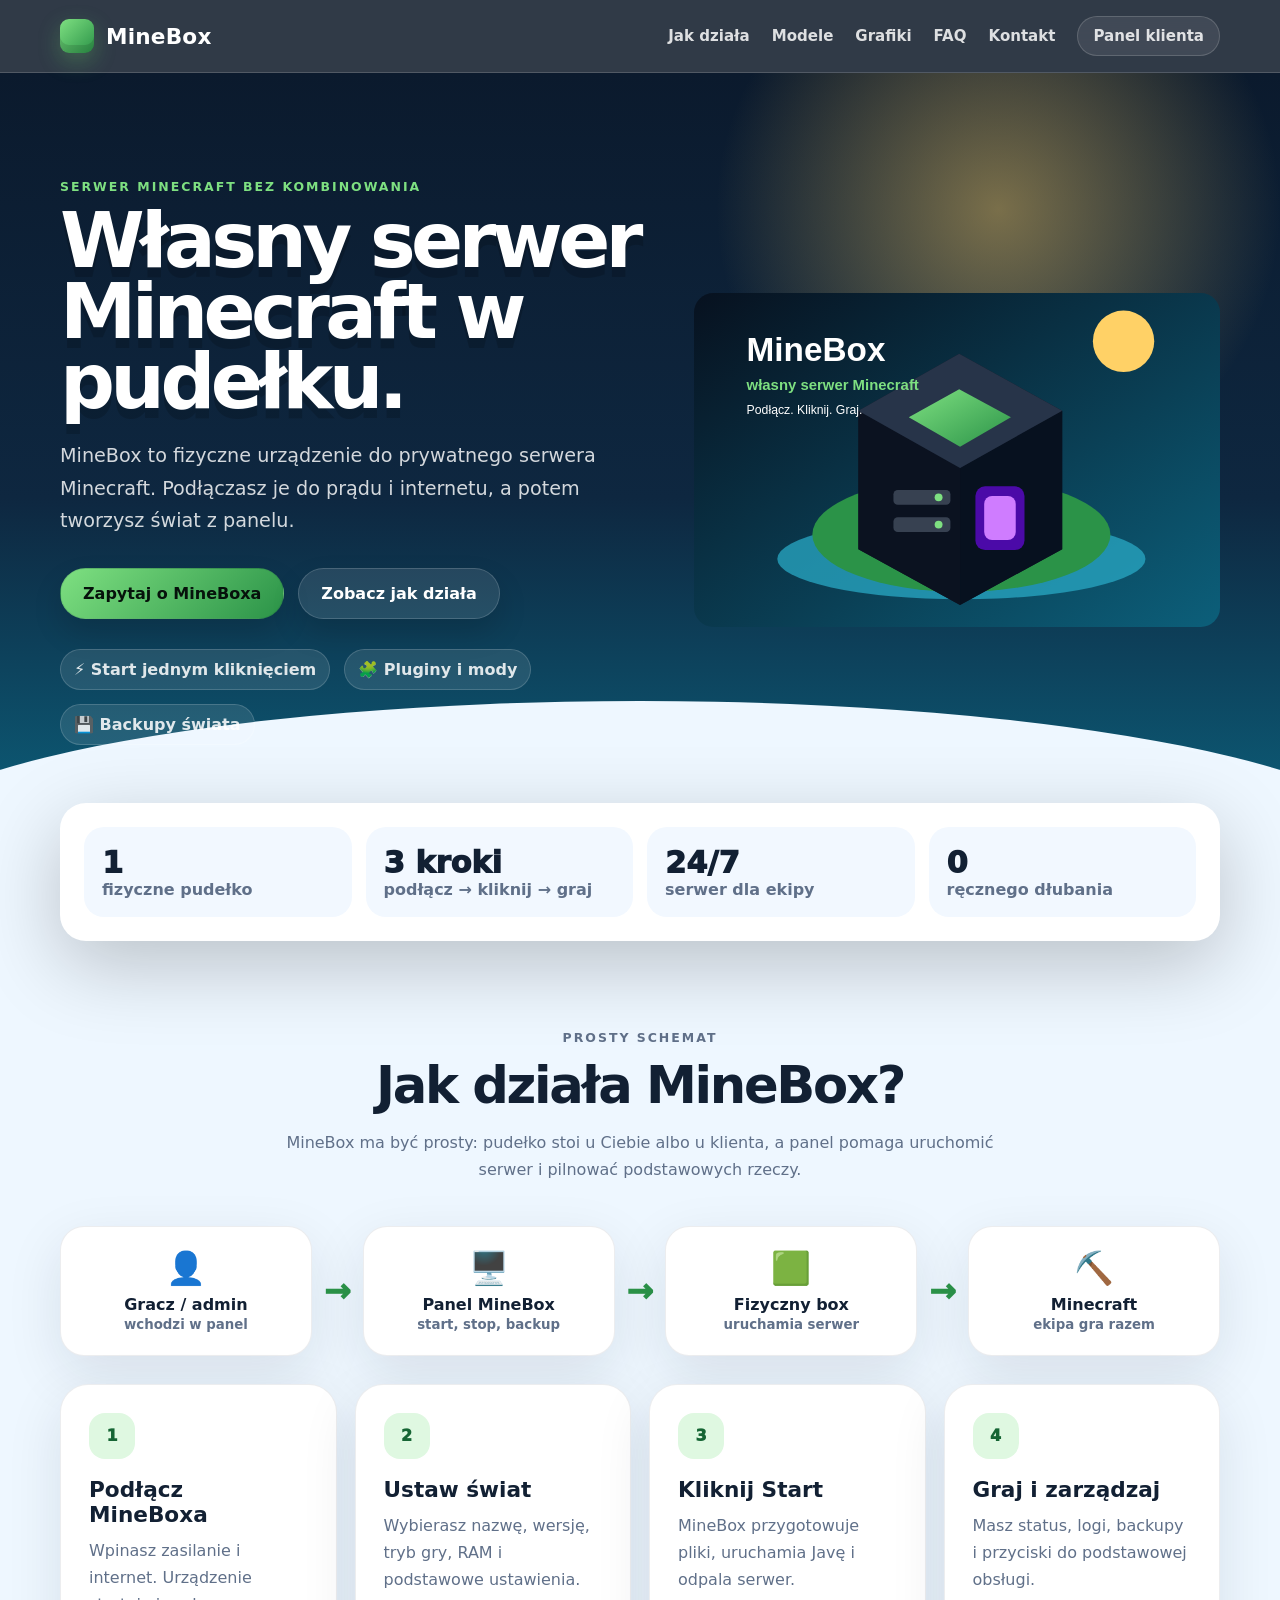
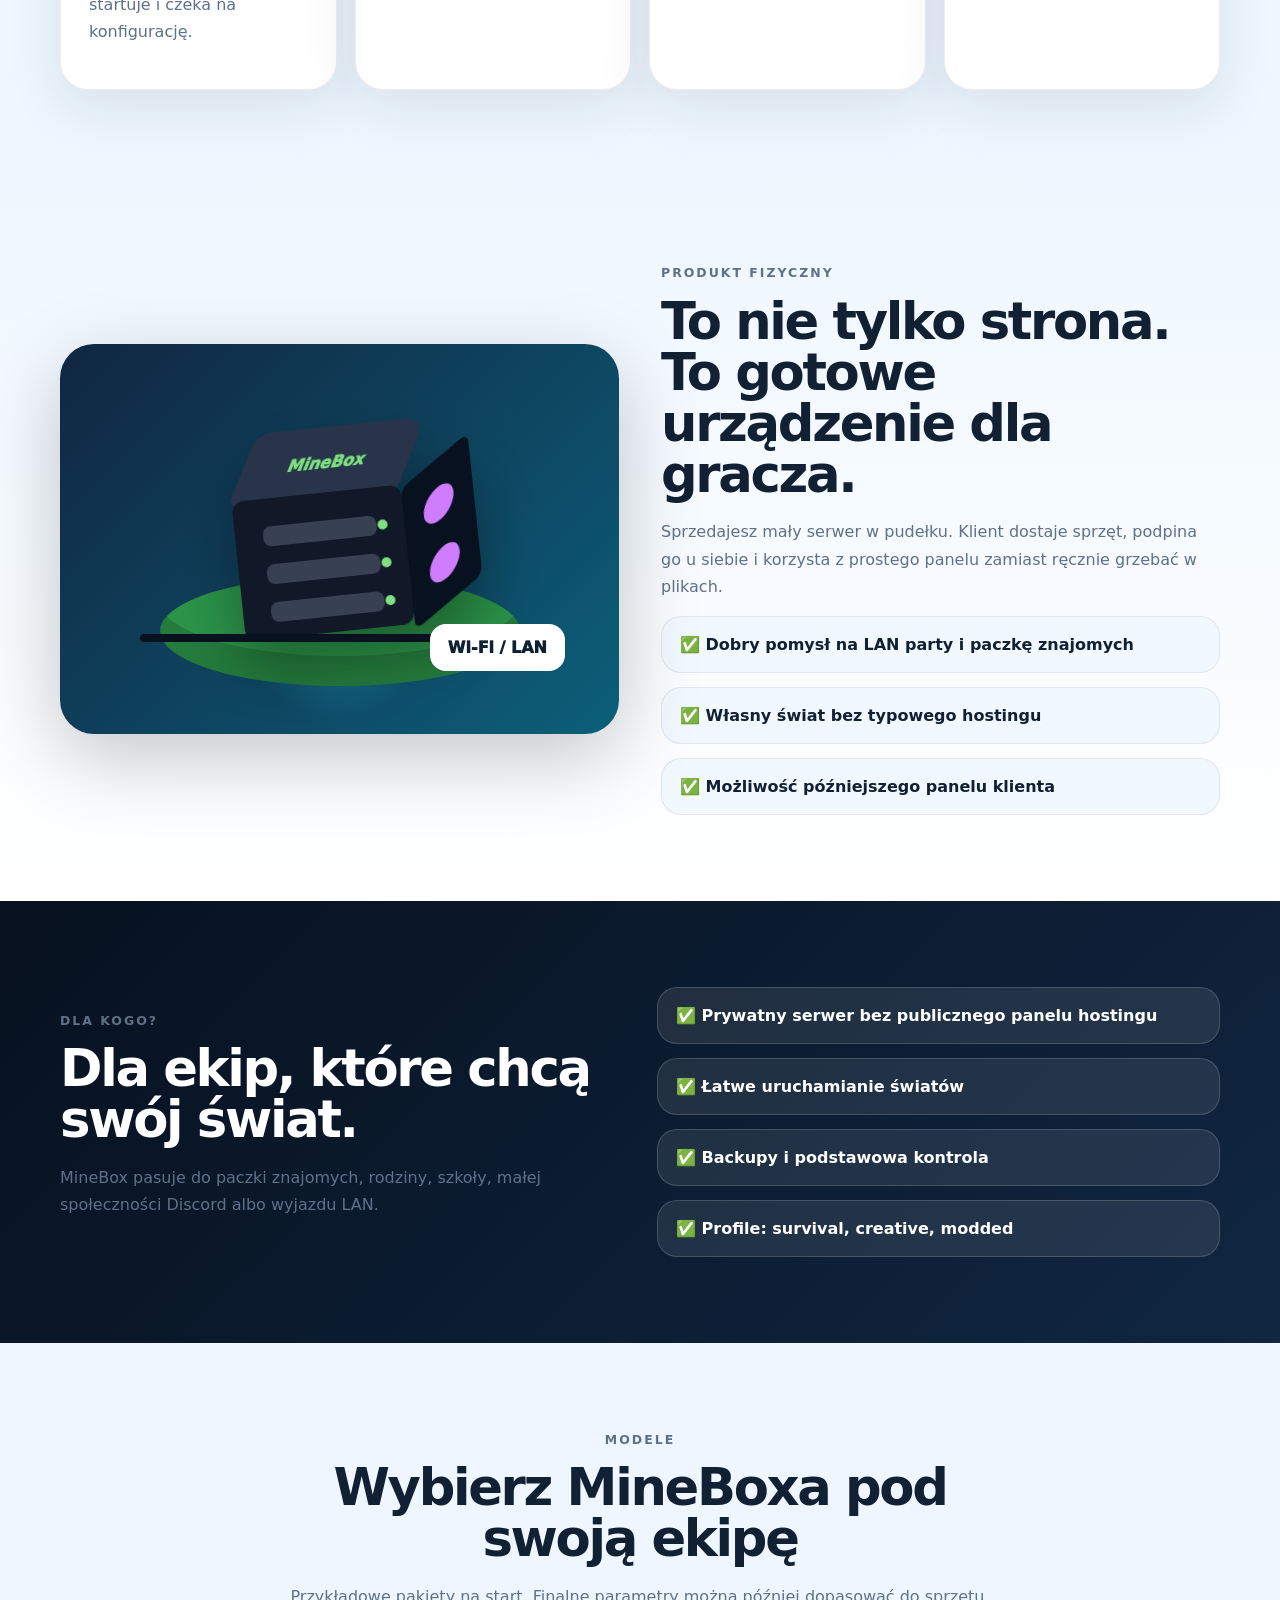
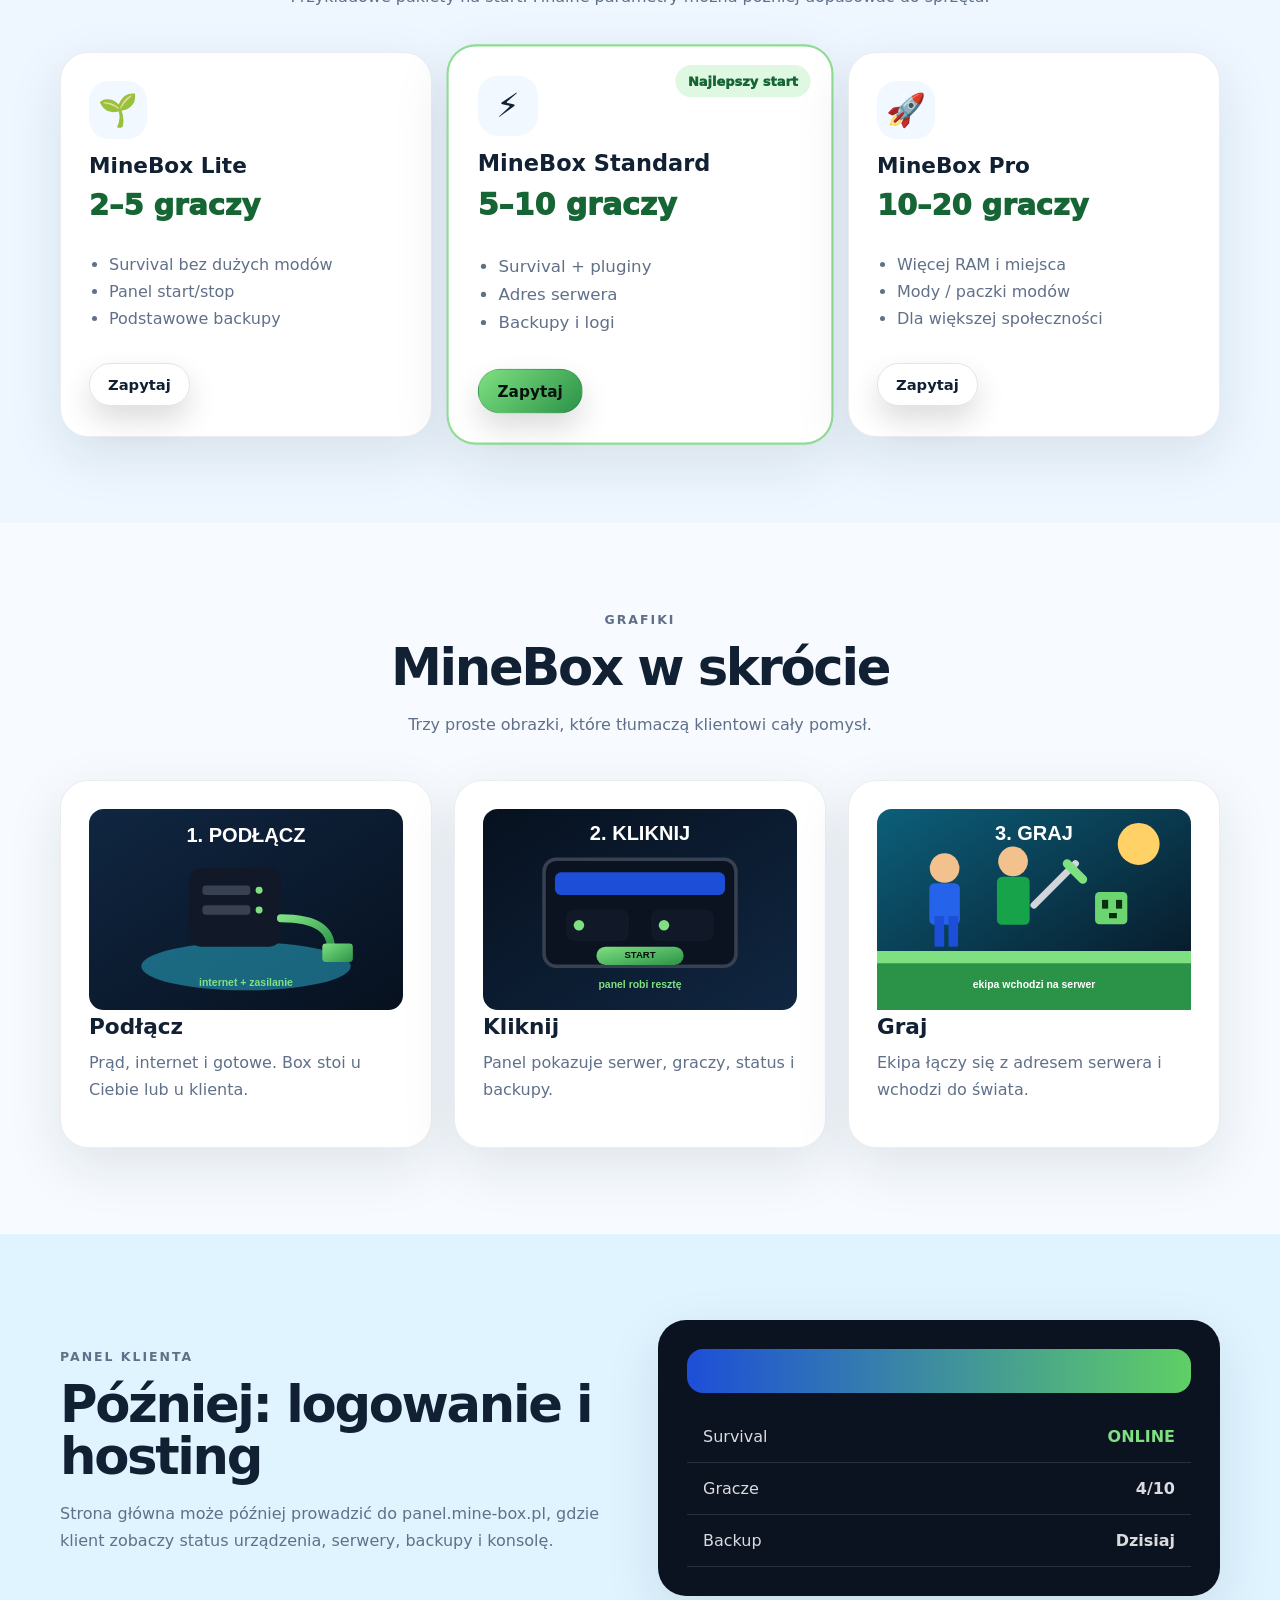
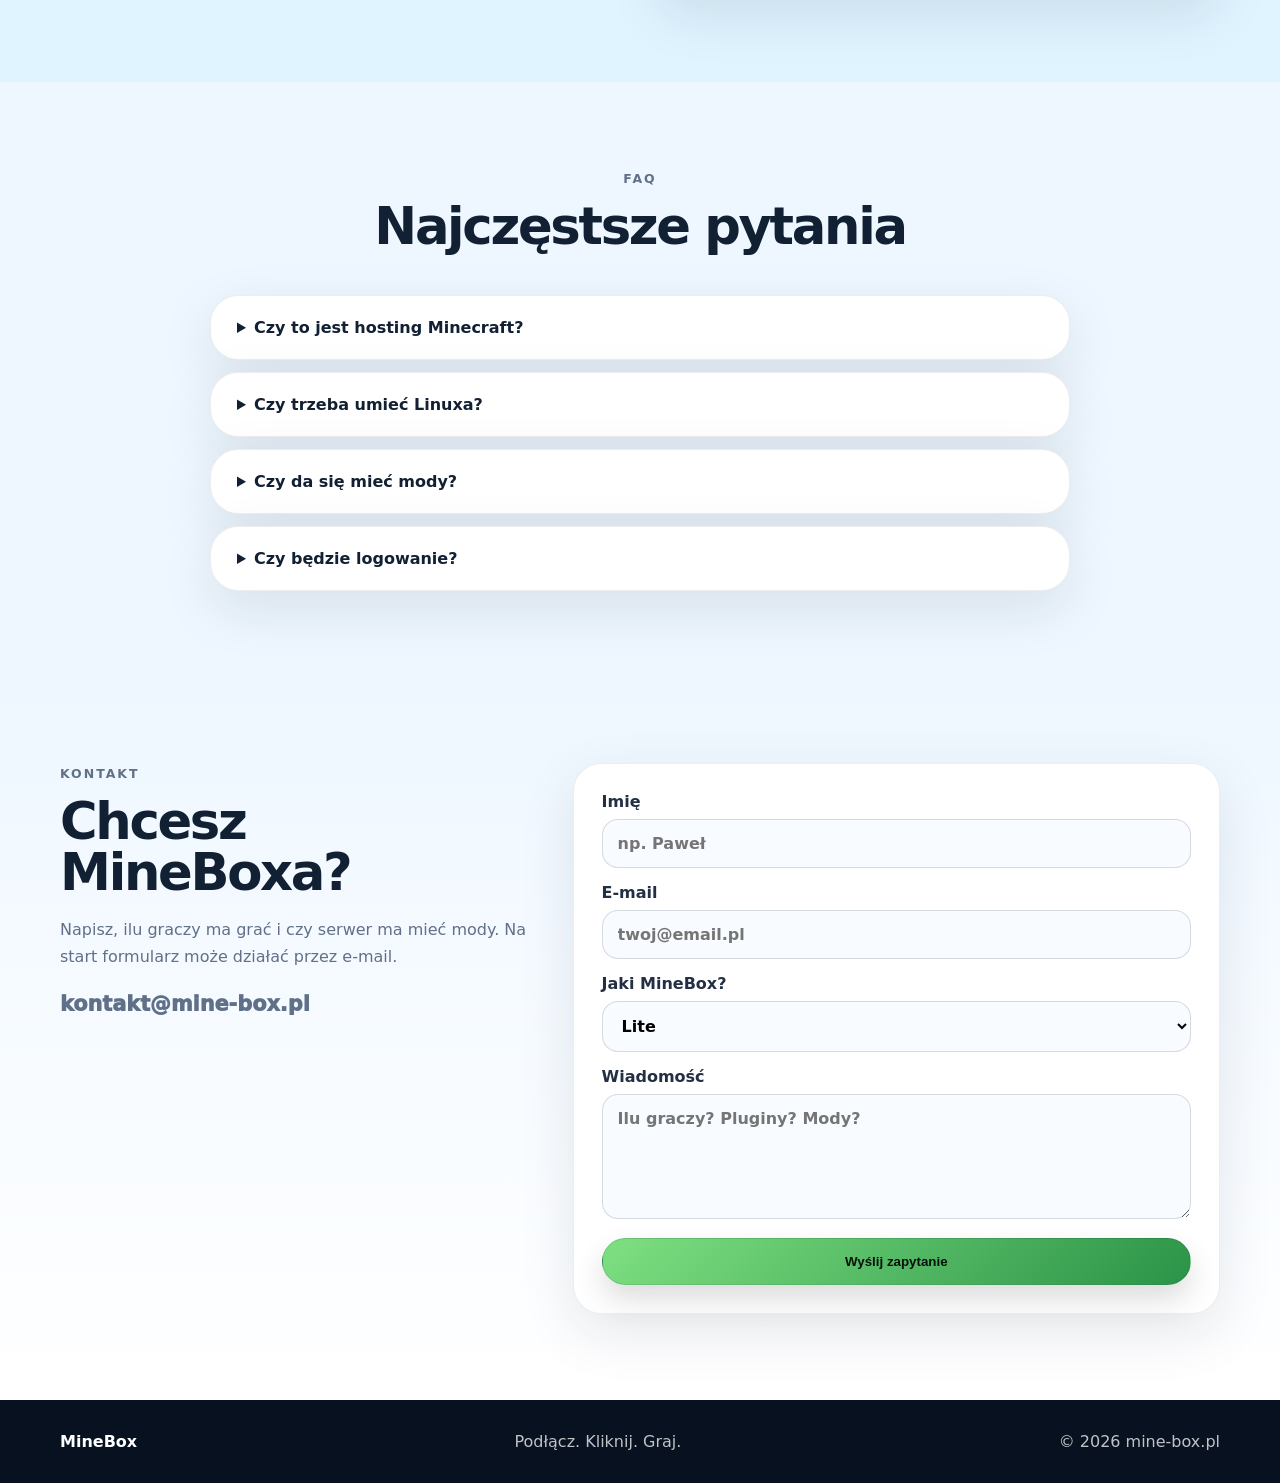
==== commit 643472cc: "Podepnij grafiki SVG do strony MineBox" ====
--- a/strona-www/index.html
+++ b/strona-www/index.html
@@ -43,15 +43,8 @@
             <span>💾 Backupy świata</span>
           </div>
         </div>
-        <div class="hero-visual" aria-hidden="true">
-          <div class="island">
-            <div class="sun"></div>
-            <div class="cloud cloud-one"></div>
-            <div class="cloud cloud-two"></div>
-            <div class="volcano"><span class="lava"></span><span class="lava lava-two"></span><span class="portal"></span></div>
-            <div class="server-rack"><span></span><span></span><span></span></div>
-            <div class="cube grass"></div><div class="cube creeper"></div><div class="water"></div>
-          </div>
+        <div class="hero-image-card">
+          <img src="grafiki/hero-minebox.svg" alt="Grafika MineBox — własny serwer Minecraft w pudełku">
         </div>
       </div>
     </section>
@@ -67,11 +60,7 @@
 
     <section id="jak-dziala" class="section">
       <div class="container">
-        <div class="section-head">
-          <p class="eyebrow">Prosty schemat</p>
-          <h2>Jak działa MineBox?</h2>
-          <p>MineBox ma być prosty: pudełko stoi u Ciebie albo u klienta, a panel pomaga uruchomić serwer i pilnować podstawowych rzeczy.</p>
-        </div>
+        <div class="section-head"><p class="eyebrow">Prosty schemat</p><h2>Jak działa MineBox?</h2><p>MineBox ma być prosty: pudełko stoi u Ciebie albo u klienta, a panel pomaga uruchomić serwer i pilnować podstawowych rzeczy.</p></div>
         <div class="flow-map">
           <div class="flow-node"><span>👤</span><strong>Gracz / admin</strong><small>wchodzi w panel</small></div>
           <div class="flow-arrow">→</div>
@@ -92,84 +81,31 @@
 
     <section class="section product-section">
       <div class="container product-grid">
-        <div class="product-art" aria-hidden="true">
-          <div class="box3d">
-            <div class="box-top">MineBox</div>
-            <div class="box-front"><span></span><span></span><span></span></div>
-            <div class="box-side"><i></i><i></i></div>
-          </div>
-          <div class="cable"></div>
-          <div class="router">Wi‑Fi / LAN</div>
-        </div>
-        <div>
-          <p class="eyebrow">Produkt fizyczny</p>
-          <h2>To nie tylko strona. To gotowe urządzenie dla gracza.</h2>
-          <p>Sprzedajesz mały serwer w pudełku. Klient dostaje sprzęt, podpina go u siebie i korzysta z prostego panelu zamiast ręcznie grzebać w plikach.</p>
-          <div class="feature-list light"><div>✅ Dobry pomysł na LAN party i paczkę znajomych</div><div>✅ Własny świat bez typowego hostingu</div><div>✅ Możliwość późniejszego panelu klienta</div></div>
-        </div>
+        <div class="product-art" aria-hidden="true"><div class="box3d"><div class="box-top">MineBox</div><div class="box-front"><span></span><span></span><span></span></div><div class="box-side"><i></i><i></i></div></div><div class="cable"></div><div class="router">Wi‑Fi / LAN</div></div>
+        <div><p class="eyebrow">Produkt fizyczny</p><h2>To nie tylko strona. To gotowe urządzenie dla gracza.</h2><p>Sprzedajesz mały serwer w pudełku. Klient dostaje sprzęt, podpina go u siebie i korzysta z prostego panelu zamiast ręcznie grzebać w plikach.</p><div class="feature-list light"><div>✅ Dobry pomysł na LAN party i paczkę znajomych</div><div>✅ Własny świat bez typowego hostingu</div><div>✅ Możliwość późniejszego panelu klienta</div></div></div>
       </div>
     </section>
 
-    <section class="section dark-panel">
-      <div class="container feature-grid">
-        <div><p class="eyebrow">Dla kogo?</p><h2>Dla ekip, które chcą swój świat.</h2><p>MineBox pasuje do paczki znajomych, rodziny, szkoły, małej społeczności Discord albo wyjazdu LAN.</p></div>
-        <div class="feature-list"><div>✅ Prywatny serwer bez publicznego panelu hostingu</div><div>✅ Łatwe uruchamianie światów</div><div>✅ Backupy i podstawowa kontrola</div><div>✅ Profile: survival, creative, modded</div></div>
-      </div>
-    </section>
+    <section class="section dark-panel"><div class="container feature-grid"><div><p class="eyebrow">Dla kogo?</p><h2>Dla ekip, które chcą swój świat.</h2><p>MineBox pasuje do paczki znajomych, rodziny, szkoły, małej społeczności Discord albo wyjazdu LAN.</p></div><div class="feature-list"><div>✅ Prywatny serwer bez publicznego panelu hostingu</div><div>✅ Łatwe uruchamianie światów</div><div>✅ Backupy i podstawowa kontrola</div><div>✅ Profile: survival, creative, modded</div></div></div></section>
 
-    <section id="modele" class="section">
-      <div class="container">
-        <div class="section-head"><p class="eyebrow">Modele</p><h2>Wybierz MineBoxa pod swoją ekipę</h2><p>Przykładowe pakiety na start. Finalne parametry można później dopasować do sprzętu.</p></div>
-        <div class="pricing">
-          <article class="price-card"><div class="model-icon">🌱</div><h3>MineBox Lite</h3><p class="price">2–5 graczy</p><ul><li>Survival bez dużych modów</li><li>Panel start/stop</li><li>Podstawowe backupy</li></ul><a href="#kontakt" class="btn btn-small">Zapytaj</a></article>
-          <article class="price-card featured"><span class="badge">Najlepszy start</span><div class="model-icon">⚡</div><h3>MineBox Standard</h3><p class="price">5–10 graczy</p><ul><li>Survival + pluginy</li><li>Adres serwera</li><li>Backupy i logi</li></ul><a href="#kontakt" class="btn btn-primary btn-small">Zapytaj</a></article>
-          <article class="price-card"><div class="model-icon">🚀</div><h3>MineBox Pro</h3><p class="price">10–20 graczy</p><ul><li>Więcej RAM i miejsca</li><li>Mody / paczki modów</li><li>Dla większej społeczności</li></ul><a href="#kontakt" class="btn btn-small">Zapytaj</a></article>
-        </div>
-      </div>
-    </section>
+    <section id="modele" class="section"><div class="container"><div class="section-head"><p class="eyebrow">Modele</p><h2>Wybierz MineBoxa pod swoją ekipę</h2><p>Przykładowe pakiety na start. Finalne parametry można później dopasować do sprzętu.</p></div><div class="pricing"><article class="price-card"><div class="model-icon">🌱</div><h3>MineBox Lite</h3><p class="price">2–5 graczy</p><ul><li>Survival bez dużych modów</li><li>Panel start/stop</li><li>Podstawowe backupy</li></ul><a href="#kontakt" class="btn btn-small">Zapytaj</a></article><article class="price-card featured"><span class="badge">Najlepszy start</span><div class="model-icon">⚡</div><h3>MineBox Standard</h3><p class="price">5–10 graczy</p><ul><li>Survival + pluginy</li><li>Adres serwera</li><li>Backupy i logi</li></ul><a href="#kontakt" class="btn btn-primary btn-small">Zapytaj</a></article><article class="price-card"><div class="model-icon">🚀</div><h3>MineBox Pro</h3><p class="price">10–20 graczy</p><ul><li>Więcej RAM i miejsca</li><li>Mody / paczki modów</li><li>Dla większej społeczności</li></ul><a href="#kontakt" class="btn btn-small">Zapytaj</a></article></div></div></section>
 
     <section id="galeria" class="section gallery-section">
       <div class="container">
         <div class="section-head"><p class="eyebrow">Grafiki</p><h2>MineBox w skrócie</h2><p>Trzy proste obrazki, które tłumaczą klientowi cały pomysł.</p></div>
         <div class="gallery-grid">
-          <article class="gallery-card"><div class="mini-graphic plug"></div><h3>Podłącz</h3><p>Prąd, internet i gotowe. Box stoi u Ciebie lub u klienta.</p></article>
-          <article class="gallery-card"><div class="mini-graphic panelpic"></div><h3>Kliknij</h3><p>Panel pokazuje serwer, graczy, status i backupy.</p></article>
-          <article class="gallery-card"><div class="mini-graphic play"></div><h3>Graj</h3><p>Ekipa łączy się z adresem serwera i wchodzi do świata.</p></article>
+          <article class="gallery-card"><img class="gallery-img" src="grafiki/podlacz.svg" alt="Podłącz MineBox"><h3>Podłącz</h3><p>Prąd, internet i gotowe. Box stoi u Ciebie lub u klienta.</p></article>
+          <article class="gallery-card"><img class="gallery-img" src="grafiki/kliknij.svg" alt="Kliknij w panelu MineBox"><h3>Kliknij</h3><p>Panel pokazuje serwer, graczy, status i backupy.</p></article>
+          <article class="gallery-card"><img class="gallery-img" src="grafiki/graj.svg" alt="Graj ze znajomymi na serwerze"><h3>Graj</h3><p>Ekipa łączy się z adresem serwera i wchodzi do świata.</p></article>
         </div>
       </div>
     </section>
 
-    <section id="panel" class="section panel-preview">
-      <div class="container panel-grid">
-        <div><p class="eyebrow">Panel klienta</p><h2>Później: logowanie i hosting</h2><p>Strona główna może później prowadzić do panel.mine-box.pl, gdzie klient zobaczy status urządzenia, serwery, backupy i konsolę.</p></div>
-        <div class="mock-panel"><div class="mock-top"></div><div class="mock-row online"><span>Survival</span><strong>ONLINE</strong></div><div class="mock-row"><span>Gracze</span><strong>4/10</strong></div><div class="mock-row"><span>Backup</span><strong>Dzisiaj</strong></div></div>
-      </div>
-    </section>
+    <section id="panel" class="section panel-preview"><div class="container panel-grid"><div><p class="eyebrow">Panel klienta</p><h2>Później: logowanie i hosting</h2><p>Strona główna może później prowadzić do panel.mine-box.pl, gdzie klient zobaczy status urządzenia, serwery, backupy i konsolę.</p></div><div class="mock-panel"><div class="mock-top"></div><div class="mock-row online"><span>Survival</span><strong>ONLINE</strong></div><div class="mock-row"><span>Gracze</span><strong>4/10</strong></div><div class="mock-row"><span>Backup</span><strong>Dzisiaj</strong></div></div></div></section>
 
-    <section id="faq" class="section">
-      <div class="container">
-        <div class="section-head"><p class="eyebrow">FAQ</p><h2>Najczęstsze pytania</h2></div>
-        <div class="faq-list">
-          <details><summary>Czy to jest hosting Minecraft?</summary><p>Na start MineBox to fizyczne urządzenie. Hosting online można dodać później jako osobną usługę.</p></details>
-          <details><summary>Czy trzeba umieć Linuxa?</summary><p>Docelowo nie. Użytkownik ma klikać w panelu, a techniczne rzeczy robi MineBox.</p></details>
-          <details><summary>Czy da się mieć mody?</summary><p>Tak, ale mocniejsze paczki modów będą wymagały mocniejszej wersji MineBoxa.</p></details>
-          <details><summary>Czy będzie logowanie?</summary><p>Tak, później można zrobić panel klienta pod osobnym adresem, np. panel.mine-box.pl.</p></details>
-        </div>
-      </div>
-    </section>
+    <section id="faq" class="section"><div class="container"><div class="section-head"><p class="eyebrow">FAQ</p><h2>Najczęstsze pytania</h2></div><div class="faq-list"><details><summary>Czy to jest hosting Minecraft?</summary><p>Na start MineBox to fizyczne urządzenie. Hosting online można dodać później jako osobną usługę.</p></details><details><summary>Czy trzeba umieć Linuxa?</summary><p>Docelowo nie. Użytkownik ma klikać w panelu, a techniczne rzeczy robi MineBox.</p></details><details><summary>Czy da się mieć mody?</summary><p>Tak, ale mocniejsze paczki modów będą wymagały mocniejszej wersji MineBoxa.</p></details><details><summary>Czy będzie logowanie?</summary><p>Tak, później można zrobić panel klienta pod osobnym adresem, np. panel.mine-box.pl.</p></details></div></div></section>
 
-    <section id="kontakt" class="section contact-section">
-      <div class="container contact-grid">
-        <div><p class="eyebrow">Kontakt</p><h2>Chcesz MineBoxa?</h2><p>Napisz, ilu graczy ma grać i czy serwer ma mieć mody. Na start formularz może działać przez e-mail.</p><p class="contact-mail">kontakt@mine-box.pl</p></div>
-        <form class="contact-form" action="mailto:kontakt@mine-box.pl" method="post" enctype="text/plain">
-          <label>Imię<input name="imie" placeholder="np. Paweł" required></label>
-          <label>E-mail<input type="email" name="email" placeholder="twoj@email.pl" required></label>
-          <label>Jaki MineBox?<select name="model"><option>Lite</option><option>Standard</option><option>Pro</option><option>Nie wiem — doradźcie</option></select></label>
-          <label>Wiadomość<textarea name="wiadomosc" rows="5" placeholder="Ilu graczy? Pluginy? Mody?"></textarea></label>
-          <button class="btn btn-primary" type="submit">Wyślij zapytanie</button>
-        </form>
-      </div>
-    </section>
+    <section id="kontakt" class="section contact-section"><div class="container contact-grid"><div><p class="eyebrow">Kontakt</p><h2>Chcesz MineBoxa?</h2><p>Napisz, ilu graczy ma grać i czy serwer ma mieć mody. Na start formularz może działać przez e-mail.</p><p class="contact-mail">kontakt@mine-box.pl</p></div><form class="contact-form" action="mailto:kontakt@mine-box.pl" method="post" enctype="text/plain"><label>Imię<input name="imie" placeholder="np. Paweł" required></label><label>E-mail<input type="email" name="email" placeholder="twoj@email.pl" required></label><label>Jaki MineBox?<select name="model"><option>Lite</option><option>Standard</option><option>Pro</option><option>Nie wiem — doradźcie</option></select></label><label>Wiadomość<textarea name="wiadomosc" rows="5" placeholder="Ilu graczy? Pluginy? Mody?"></textarea></label><button class="btn btn-primary" type="submit">Wyślij zapytanie</button></form></div></section>
   </main>
 
   <footer class="footer"><div class="container footer-grid"><strong>MineBox</strong><span>Podłącz. Kliknij. Graj.</span><span>© 2026 mine-box.pl</span></div></footer>
--- a/strona-www/style.css
+++ b/strona-www/style.css
@@ -9,6 +9,7 @@
   --blue:#1d4ed8;
   --orange:#ff9f1c;
   --yellow:#ffd166;
+  --purple:#a855f7;
   --line:rgba(255,255,255,.16);
   --shadow:0 24px 80px rgba(0,0,0,.22);
 }
@@ -23,15 +24,6 @@
 .brand{display:flex;align-items:center;gap:12px;font-weight:900;font-size:1.35rem;letter-spacing:.2px}
 .brand-cube{width:34px;height:34px;border-radius:9px;background:linear-gradient(135deg,#7ee081,#2b9348);box-shadow:inset 0 -8px 0 rgba(0,0,0,.12),0 8px 22px rgba(95,207,101,.3)}
 .nav-links{display:flex;align-items:center;gap:22px;font-weight:700;font-size:.94rem;color:rgba(255,255,255,.84)}
-.nav-links a:hover{color:#fff}
-.login-link{padding:10px 15px;border:1px solid var(--line);border-radius:999px;background:rgba(255,255,255,.08)}
-.nav-toggle{display:none;background:transparent;border:0;color:white;font-size:1.8rem}
-.hero{position:relative;overflow:hidden;background:radial-gradient(circle at 78% 18%,rgba(255,209,102,.45),transparent 24%),linear-gradient(180deg,#0b1a2d 0%,#0e2740 56%,#0c5f7a 100%);color:white;padding-top:106px}
-.hero:after{content:"";position:absolute;inset:auto -10% -90px -10%;height:220px;background:#eef7ff;border-radius:50% 50% 0 0/70% 70% 0 0}
-.hero-grid{position:relative;z-index:2;display:grid;grid-template-columns:1.05fr .95fr;gap:52px;align-items:center}
-.eyebrow{margin:0 0 12px;color:#7ee081;text-transform:uppercase;letter-spacing:.16em;font-size:.78rem;font-weight:900}
-h1,h2,h3,p{margin-top:0}
-h1{font-size:clamp(2.7rem,6vw,5.6rem);line-height:.92;letter-spacing:-.06em;margin-bottom:22px;text-shadow:0 10px 0 rgba(0,0,0,.16)}
-h2{font-size:clamp(2rem,4vw,3.45rem);line-height:1;letter-spacing:-.045em;margin-bottom:18px}
-h3{font-size:1.35rem;margin-bottom:10px}.lead{font-size:1.2rem;line-height:1.7;color:rgba(255,255,255,.82);max-width:640px}.hero-actions{display:flex;gap:14px;flex-wrap:wrap;margin:30px 0}.btn{display:inline-flex;align-items:center;justify-content:center;border-radius:999px;padding:15px 22px;font-weight:900;border:1px solid rgba(18,32,51,.12);box-shadow:0 14px 30px rgba(0,0,0,.14);transition:.2s transform,.2s box-shadow}.btn:hover{transform:translateY(-2px);box-shadow:0 20px 45px rgba(0,0,0,.18)}.btn-primary{background:linear-gradient(135deg,#7ee081,#2b9348);color:#06120b}.btn-ghost{color:#fff;background:rgba(255,255,255,.1);border-color:var(--line)}.btn-small{padding:12px 18px;font-size:.92rem}.trust-row{display:flex;gap:14px;flex-wrap:wrap;color:rgba(255,255,255,.86);font-weight:800}.trust-row span{background:rgba(255,255,255,.1);border:1px solid var(--line);border-radius:999px;padding:10px 13px}.hero-visual{min-height:520px;position:relative}.island{position:absolute;inset:0;border-radius:42px;background:radial-gradient(circle at 50% 65%,#29a8c5 0 22%,transparent 23%),radial-gradient(circle at 48% 62%,#7ee081 0 24%,#207647 25% 34%,transparent 35%);filter:drop-shadow(0 36px 55px rgba(0,0,0,.35))}.sun{position:absolute;right:34px;top:18px;width:86px;height:86px;border-radius:50%;background:var(--yellow);box-shadow:0 0 60px rgba(255,209,102,.8)}.cloud{position:absolute;background:white;border-radius:999px;opacity:.88}.cloud:before,.cloud:after{content:"";position:absolute;background:white;border-radius:50%}.cloud-one{width:112px;height:36px;top:65px;left:12px}.cloud-one:before{width:50px;height:50px;left:16px;top:-24px}.cloud-one:after{width:64px;height:64px;right:10px;top:-34px}.cloud-two{width:90px;height:30px;right:115px;top:150px;opacity:.72}.cloud-two:before{width:42px;height:42px;left:14px;top:-20px}.cloud-two:after{width:50px;height:50px;right:7px;top:-24px}.volcano{position:absolute;left:50%;top:50%;transform:translate(-50%,-42%);width:260px;height:270px;background:linear-gradient(140deg,#314055,#141b28);clip-path:polygon(50% 0,92% 100%,8% 100%);border-radius:32px}.volcano:before{content:"TWÓJ\A SERWER";white-space:pre;position:absolute;left:50%;top:47%;transform:translate(-50%,-50%);font-weight:950;font-size:1.55rem;text-align:center;line-height:1;color:white;text-shadow:0 4px 0 rgba(0,0,0,.3)}.lava{position:absolute;left:48%;top:22%;width:28px;height:210px;background:linear-gradient(#ffd166,#ff5c00);border-radius:20px;box-shadow:0 0 28px #ff7b00}.lava-two{left:60%;top:45%;width:18px;height:110px}.portal{position:absolute;left:50%;bottom:8px;transform:translateX(-50%);width:80px;height:100px;border-radius:44px 44px 16px 16px;background:radial-gradient(circle,#cf7cff,#4b0aa8 60%,#120033);box-shadow:0 0 40px #a855f7}.server-rack{position:absolute;left:132px;bottom:116px;width:82px;height:120px;background:#121827;border-radius:14px;padding:12px;box-shadow:0 16px 25px rgba(0,0,0,.35)}.server-rack span{display:block;height:22px;margin-bottom:10px;border-radius:6px;background:linear-gradient(90deg,#233044,#4a607e)}.server-rack span:after{content:"";display:block;width:10px;height:10px;border-radius:50%;background:#7ee081;margin-left:8px;transform:translateY(6px)}.cube{position:absolute;width:58px;height:58px;border-radius:8px;background:#5fcf65;box-shadow:inset 0 -18px 0 rgba(0,0,0,.18),0 18px 30px rgba(0,0,0,.25)}.grass{right:120px;bottom:158px}.creeper{left:90px;top:235px;background:#6bd66f}.creeper:before{content:"▐ ▌";position:absolute;left:12px;top:10px;color:#0a2c11;font-weight:900}.water{position:absolute;left:18%;right:18%;bottom:58px;height:28px;border-radius:50%;background:rgba(126,210,255,.9);filter:blur(8px)}.strip{position:relative;z-index:5;margin-top:-28px;padding:0}.stats-grid{display:grid;grid-template-columns:repeat(4,1fr);gap:14px;background:white;border-radius:26px;box-shadow:var(--shadow);padding:24px}.stats-grid div{padding:18px;border-radius:20px;background:#f2f8ff}.stats-grid strong{display:block;font-size:1.9rem;font-weight:950}.stats-grid span{color:var(--muted);font-weight:800}.section-head{text-align:center;max-width:760px;margin:0 auto 42px}.section-head p{color:var(--muted);line-height:1.7}.steps{display:grid;grid-template-columns:repeat(4,1fr);gap:18px}.step-card,.price-card,.mock-panel,.contact-form,.faq-list details{background:white;border-radius:28px;padding:28px;box-shadow:0 18px 55px rgba(18,32,51,.1);border:1px solid rgba(18,32,51,.08)}.step-number{display:grid;place-items:center;width:46px;height:46px;border-radius:16px;background:#dff8e1;color:#166534;font-weight:950;margin-bottom:18px}.step-card p,.price-card li,.dark-panel p,.panel-preview p,.contact-section p{color:var(--muted);line-height:1.7}.dark-panel{background:linear-gradient(135deg,#07111f,#102641);color:white}.feature-grid{display:grid;grid-template-columns:1fr 1fr;gap:34px;align-items:center}.feature-list{display:grid;gap:14px}.feature-list div{background:rgba(255,255,255,.09);border:1px solid var(--line);border-radius:20px;padding:18px;font-weight:850}.pricing{display:grid;grid-template-columns:repeat(3,1fr);gap:22px}.price-card{position:relative}.price-card.featured{transform:scale(1.04);border:2px solid rgba(95,207,101,.7)}.badge{position:absolute;right:20px;top:18px;background:#dff8e1;color:#166534;border-radius:999px;padding:8px 12px;font-size:.78rem;font-weight:950}.price{font-size:1.8rem;font-weight:950;color:#166534}.price-card ul{padding-left:20px;min-height:96px}.panel-preview{background:#dff4ff}.panel-grid{display:grid;grid-template-columns:1fr 1fr;gap:36px;align-items:center}.mock-panel{background:#0b1220;color:white}.mock-top{height:44px;border-radius:16px;background:linear-gradient(90deg,#1d4ed8,#5fcf65);margin-bottom:18px}.mock-row{display:flex;justify-content:space-between;padding:16px;border-bottom:1px solid rgba(255,255,255,.12);color:rgba(255,255,255,.85)}.mock-row.online strong{color:#7ee081}.faq-list{display:grid;gap:12px;background:transparent;box-shadow:none;border:0;padding:0;max-width:860px;margin:0 auto}.faq-list details{padding:0;overflow:hidden}.faq-list summary{cursor:pointer;font-weight:900;padding:22px 26px}.faq-list p{padding:0 26px 24px;color:var(--muted);line-height:1.7}.contact-section{background:linear-gradient(180deg,#eef7ff,#fff)}.contact-grid{display:grid;grid-template-columns:.85fr 1.15fr;gap:34px}.contact-mail{font-weight:950;color:#166534;font-size:1.3rem}.contact-form{display:grid;gap:15px}.contact-form label{font-weight:850;color:#233044}.contact-form input,.contact-form select,.contact-form textarea{width:100%;margin-top:8px;border:1px solid rgba(18,32,51,.15);border-radius:16px;padding:14px 15px;font:inherit;background:#f8fbff}.footer{background:#07111f;color:white;padding:32px 0}.footer-grid{display:flex;justify-content:space-between;gap:18px;flex-wrap:wrap;color:rgba(255,255,255,.75)}.footer strong{color:white}
-@media(max-width:900px){.nav-toggle{display:block}.nav-links{display:none;position:absolute;left:4%;right:4%;top:74px;padding:18px;background:#0b1220;border-radius:20px;box-shadow:var(--shadow);flex-direction:column;align-items:flex-start}.nav-links.open{display:flex}.hero-grid,.feature-grid,.panel-grid,.contact-grid{grid-template-columns:1fr}.hero-visual{min-height:430px}.stats-grid,.steps,.pricing{grid-template-columns:1fr}.price-card.featured{transform:none}.section{padding:64px 0}}
+.nav-links a:hover{color:#fff}.login-link{padding:10px 15px;border:1px solid var(--line);border-radius:999px;background:rgba(255,255,255,.08)}.nav-toggle{display:none;background:transparent;border:0;color:white;font-size:1.8rem}
+.hero{position:relative;overflow:hidden;background:radial-gradient(circle at 78% 18%,rgba(255,209,102,.45),transparent 24%),linear-gradient(180deg,#0b1a2d 0%,#0e2740 56%,#0c5f7a 100%);color:white;padding-top:106px}.hero:after{content:"";position:absolute;inset:auto -10% -90px -10%;height:220px;background:#eef7ff;border-radius:50% 50% 0 0/70% 70% 0 0}.hero-grid{position:relative;z-index:2;display:grid;grid-template-columns:1.05fr .95fr;gap:52px;align-items:center}.eyebrow{margin:0 0 12px;color:#7ee081;text-transform:uppercase;letter-spacing:.16em;font-size:.78rem;font-weight:900}h1,h2,h3,p{margin-top:0}h1{font-size:clamp(2.7rem,6vw,5.6rem);line-height:.92;letter-spacing:-.06em;margin-bottom:22px;text-shadow:0 10px 0 rgba(0,0,0,.16)}h2{font-size:clamp(2rem,4vw,3.45rem);line-height:1;letter-spacing:-.045em;margin-bottom:18px}h3{font-size:1.35rem;margin-bottom:10px}.lead{font-size:1.2rem;line-height:1.7;color:rgba(255,255,255,.82);max-width:640px}.hero-actions{display:flex;gap:14px;flex-wrap:wrap;margin:30px 0}.btn{display:inline-flex;align-items:center;justify-content:center;border-radius:999px;padding:15px 22px;font-weight:900;border:1px solid rgba(18,32,51,.12);box-shadow:0 14px 30px rgba(0,0,0,.14);transition:.2s transform,.2s box-shadow}.btn:hover{transform:translateY(-2px);box-shadow:0 20px 45px rgba(0,0,0,.18)}.btn-primary{background:linear-gradient(135deg,#7ee081,#2b9348);color:#06120b}.btn-ghost{color:#fff;background:rgba(255,255,255,.1);border-color:var(--line)}.btn-small{padding:12px 18px;font-size:.92rem}.trust-row{display:flex;gap:14px;flex-wrap:wrap;color:rgba(255,255,255,.86);font-weight:800}.trust-row span{background:rgba(255,255,255,.1);border:1px solid var(--line);border-radius:999px;padding:10px 13px}.hero-visual{min-height:520px;position:relative}.island{position:absolute;inset:0;border-radius:42px;background:radial-gradient(circle at 50% 65%,#29a8c5 0 22%,transparent 23%),radial-gradient(circle at 48% 62%,#7ee081 0 24%,#207647 25% 34%,transparent 35%);filter:drop-shadow(0 36px 55px rgba(0,0,0,.35))}.sun{position:absolute;right:34px;top:18px;width:86px;height:86px;border-radius:50%;background:var(--yellow);box-shadow:0 0 60px rgba(255,209,102,.8)}.cloud{position:absolute;background:white;border-radius:999px;opacity:.88}.cloud:before,.cloud:after{content:"";position:absolute;background:white;border-radius:50%}.cloud-one{width:112px;height:36px;top:65px;left:12px}.cloud-one:before{width:50px;height:50px;left:16px;top:-24px}.cloud-one:after{width:64px;height:64px;right:10px;top:-34px}.cloud-two{width:90px;height:30px;right:115px;top:150px;opacity:.72}.cloud-two:before{width:42px;height:42px;left:14px;top:-20px}.cloud-two:after{width:50px;height:50px;right:7px;top:-24px}.volcano{position:absolute;left:50%;top:50%;transform:translate(-50%,-42%);width:260px;height:270px;background:linear-gradient(140deg,#314055,#141b28);clip-path:polygon(50% 0,92% 100%,8% 100%);border-radius:32px}.volcano:before{content:"TWÓJ\A SERWER";white-space:pre;position:absolute;left:50%;top:47%;transform:translate(-50%,-50%);font-weight:950;font-size:1.55rem;text-align:center;line-height:1;color:white;text-shadow:0 4px 0 rgba(0,0,0,.3)}.lava{position:absolute;left:48%;top:22%;width:28px;height:210px;background:linear-gradient(#ffd166,#ff5c00);border-radius:20px;box-shadow:0 0 28px #ff7b00}.lava-two{left:60%;top:45%;width:18px;height:110px}.portal{position:absolute;left:50%;bottom:8px;transform:translateX(-50%);width:80px;height:100px;border-radius:44px 44px 16px 16px;background:radial-gradient(circle,#cf7cff,#4b0aa8 60%,#120033);box-shadow:0 0 40px #a855f7}.server-rack{position:absolute;left:132px;bottom:116px;width:82px;height:120px;background:#121827;border-radius:14px;padding:12px;box-shadow:0 16px 25px rgba(0,0,0,.35)}.server-rack span{display:block;height:22px;margin-bottom:10px;border-radius:6px;background:linear-gradient(90deg,#233044,#4a607e)}.server-rack span:after{content:"";display:block;width:10px;height:10px;border-radius:50%;background:#7ee081;margin-left:8px;transform:translateY(6px)}.cube{position:absolute;width:58px;height:58px;border-radius:8px;background:#5fcf65;box-shadow:inset 0 -18px 0 rgba(0,0,0,.18),0 18px 30px rgba(0,0,0,.25)}.grass{right:120px;bottom:158px}.creeper{left:90px;top:235px;background:#6bd66f}.creeper:before{content:"▐ ▌";position:absolute;left:12px;top:10px;color:#0a2c11;font-weight:900}.water{position:absolute;left:18%;right:18%;bottom:58px;height:28px;border-radius:50%;background:rgba(126,210,255,.9);filter:blur(8px)}.strip{position:relative;z-index:5;margin-top:-28px;padding:0}.stats-grid{display:grid;grid-template-columns:repeat(4,1fr);gap:14px;background:white;border-radius:26px;box-shadow:var(--shadow);padding:24px}.stats-grid div{padding:18px;border-radius:20px;background:#f2f8ff}.stats-grid strong{display:block;font-size:1.9rem;font-weight:950}.stats-grid span{color:var(--muted);font-weight:800}.section-head{text-align:center;max-width:760px;margin:0 auto 42px}.section-head p{color:var(--muted);line-height:1.7}.flow-map{display:grid;grid-template-columns:1fr auto 1fr auto 1fr auto 1fr;gap:12px;align-items:center;margin:0 0 28px}.flow-node{background:white;border-radius:24px;padding:22px;text-align:center;box-shadow:0 18px 55px rgba(18,32,51,.1);border:1px solid rgba(18,32,51,.08)}.flow-node span{display:block;font-size:2rem;margin-bottom:8px}.flow-node strong{display:block}.flow-node small{color:var(--muted);font-weight:800}.flow-arrow{font-size:2rem;font-weight:950;color:#2b9348}.steps{display:grid;grid-template-columns:repeat(4,1fr);gap:18px}.step-card,.price-card,.mock-panel,.contact-form,.faq-list details,.gallery-card{background:white;border-radius:28px;padding:28px;box-shadow:0 18px 55px rgba(18,32,51,.1);border:1px solid rgba(18,32,51,.08)}.step-number{display:grid;place-items:center;width:46px;height:46px;border-radius:16px;background:#dff8e1;color:#166534;font-weight:950;margin-bottom:18px}.step-card p,.price-card li,.dark-panel p,.panel-preview p,.contact-section p,.product-section p,.gallery-card p{color:var(--muted);line-height:1.7}.product-section{background:linear-gradient(180deg,#eef7ff,#fff)}.product-grid{display:grid;grid-template-columns:1fr 1fr;gap:42px;align-items:center}.product-art{min-height:390px;position:relative;border-radius:34px;background:radial-gradient(circle at 50% 70%,rgba(41,168,197,.6),transparent 26%),linear-gradient(135deg,#102641,#0c5f7a);box-shadow:var(--shadow);overflow:hidden}.product-art:before{content:"";position:absolute;left:50%;bottom:48px;transform:translateX(-50%);width:360px;height:110px;background:#2b9348;border-radius:50%;box-shadow:inset 0 -30px 0 rgba(0,0,0,.16)}.box3d{position:absolute;left:50%;top:48%;width:250px;height:210px;transform:translate(-50%,-50%) rotate(-6deg);filter:drop-shadow(0 30px 30px rgba(0,0,0,.35))}.box-top{position:absolute;left:34px;top:0;width:170px;height:70px;background:#273449;color:#7ee081;font-weight:950;display:grid;place-items:center;transform:skewX(-28deg);border-radius:14px 20px 6px 10px}.box-front{position:absolute;left:20px;top:65px;width:170px;height:140px;background:#111827;border-radius:12px;padding:28px}.box-front span{display:block;height:20px;border-radius:8px;background:#374151;margin-bottom:18px}.box-front span:after{content:"";display:block;width:10px;height:10px;background:#7ee081;border-radius:50%;transform:translate(115px,5px)}.box-side{position:absolute;left:190px;top:45px;width:72px;height:142px;background:#07111f;transform:skewY(-34deg);border-radius:8px}.box-side i{display:block;width:32px;height:32px;border-radius:50%;background:#cf7cff;margin:27px auto 0}.cable{position:absolute;left:80px;right:95px;bottom:92px;height:8px;background:#07111f;border-radius:999px}.router{position:absolute;right:54px;bottom:63px;background:white;color:#102033;border-radius:16px;padding:14px 18px;font-weight:950}.dark-panel{background:linear-gradient(135deg,#07111f,#102641);color:white}.feature-grid{display:grid;grid-template-columns:1fr 1fr;gap:34px;align-items:center}.feature-list{display:grid;gap:14px}.feature-list div{background:rgba(255,255,255,.09);border:1px solid var(--line);border-radius:20px;padding:18px;font-weight:850}.feature-list.light div{background:#f2f8ff;border-color:rgba(18,32,51,.08);color:#122033}.pricing{display:grid;grid-template-columns:repeat(3,1fr);gap:22px}.price-card{position:relative}.price-card.featured{transform:scale(1.04);border:2px solid rgba(95,207,101,.7)}.badge{position:absolute;right:20px;top:18px;background:#dff8e1;color:#166534;border-radius:999px;padding:8px 12px;font-size:.78rem;font-weight:950}.model-icon{font-size:2rem;width:58px;height:58px;display:grid;place-items:center;border-radius:20px;background:#f2f8ff;margin-bottom:14px}.price{font-size:1.8rem;font-weight:950;color:#166534}.price-card ul{padding-left:20px;min-height:96px}.gallery-section{background:#f7fbff}.gallery-grid{display:grid;grid-template-columns:repeat(3,1fr);gap:22px}.mini-graphic{height:210px;border-radius:24px;margin-bottom:20px;position:relative;overflow:hidden;background:linear-gradient(135deg,#102641,#0c5f7a)}.mini-graphic:after{content:"";position:absolute;left:50%;bottom:28px;transform:translateX(-50%);width:170px;height:58px;border-radius:50%;background:#2b9348}.plug:before{content:"🔌";position:absolute;left:50%;top:44%;transform:translate(-50%,-50%);font-size:5rem;z-index:2}.panelpic:before{content:"";position:absolute;left:42px;right:42px;top:46px;height:118px;background:#07111f;border-radius:18px;box-shadow:inset 0 36px 0 #1d4ed8;z-index:2}.panelpic:after{content:"ONLINE";position:absolute;left:50%;top:100px;transform:translateX(-50%);background:#dff8e1;color:#166534;border-radius:999px;padding:8px 14px;font-weight:950;z-index:3}.play:before{content:"⛏️";position:absolute;left:50%;top:44%;transform:translate(-50%,-50%);font-size:5rem;z-index:2}.panel-preview{background:#dff4ff}.panel-grid{display:grid;grid-template-columns:1fr 1fr;gap:36px;align-items:center}.mock-panel{background:#0b1220;color:white}.mock-top{height:44px;border-radius:16px;background:linear-gradient(90deg,#1d4ed8,#5fcf65);margin-bottom:18px}.mock-row{display:flex;justify-content:space-between;padding:16px;border-bottom:1px solid rgba(255,255,255,.12);color:rgba(255,255,255,.85)}.mock-row.online strong{color:#7ee081}.faq-list{display:grid;gap:12px;background:transparent;box-shadow:none;border:0;padding:0;max-width:860px;margin:0 auto}.faq-list details{padding:0;overflow:hidden}.faq-list summary{cursor:pointer;font-weight:900;padding:22px 26px}.faq-list p{padding:0 26px 24px;color:var(--muted);line-height:1.7}.contact-section{background:linear-gradient(180deg,#eef7ff,#fff)}.contact-grid{display:grid;grid-template-columns:.85fr 1.15fr;gap:34px}.contact-mail{font-weight:950;color:#166534;font-size:1.3rem}.contact-form{display:grid;gap:15px}.contact-form label{font-weight:850;color:#233044}.contact-form input,.contact-form select,.contact-form textarea{width:100%;margin-top:8px;border:1px solid rgba(18,32,51,.15);border-radius:16px;padding:14px 15px;font:inherit;background:#f8fbff}.footer{background:#07111f;color:white;padding:32px 0}.footer-grid{display:flex;justify-content:space-between;gap:18px;flex-wrap:wrap;color:rgba(255,255,255,.75)}.footer strong{color:white}
+@media(max-width:900px){.nav-toggle{display:block}.nav-links{display:none;position:absolute;left:4%;right:4%;top:74px;padding:18px;background:#0b1220;border-radius:20px;box-shadow:var(--shadow);flex-direction:column;align-items:flex-start}.nav-links.open{display:flex}.hero-grid,.feature-grid,.panel-grid,.contact-grid,.product-grid{grid-template-columns:1fr}.hero-visual{min-height:430px}.stats-grid,.steps,.pricing,.gallery-grid{grid-template-columns:1fr}.flow-map{grid-template-columns:1fr}.flow-arrow{transform:rotate(90deg);text-align:center}.price-card.featured{transform:none}.section{padding:64px 0}}
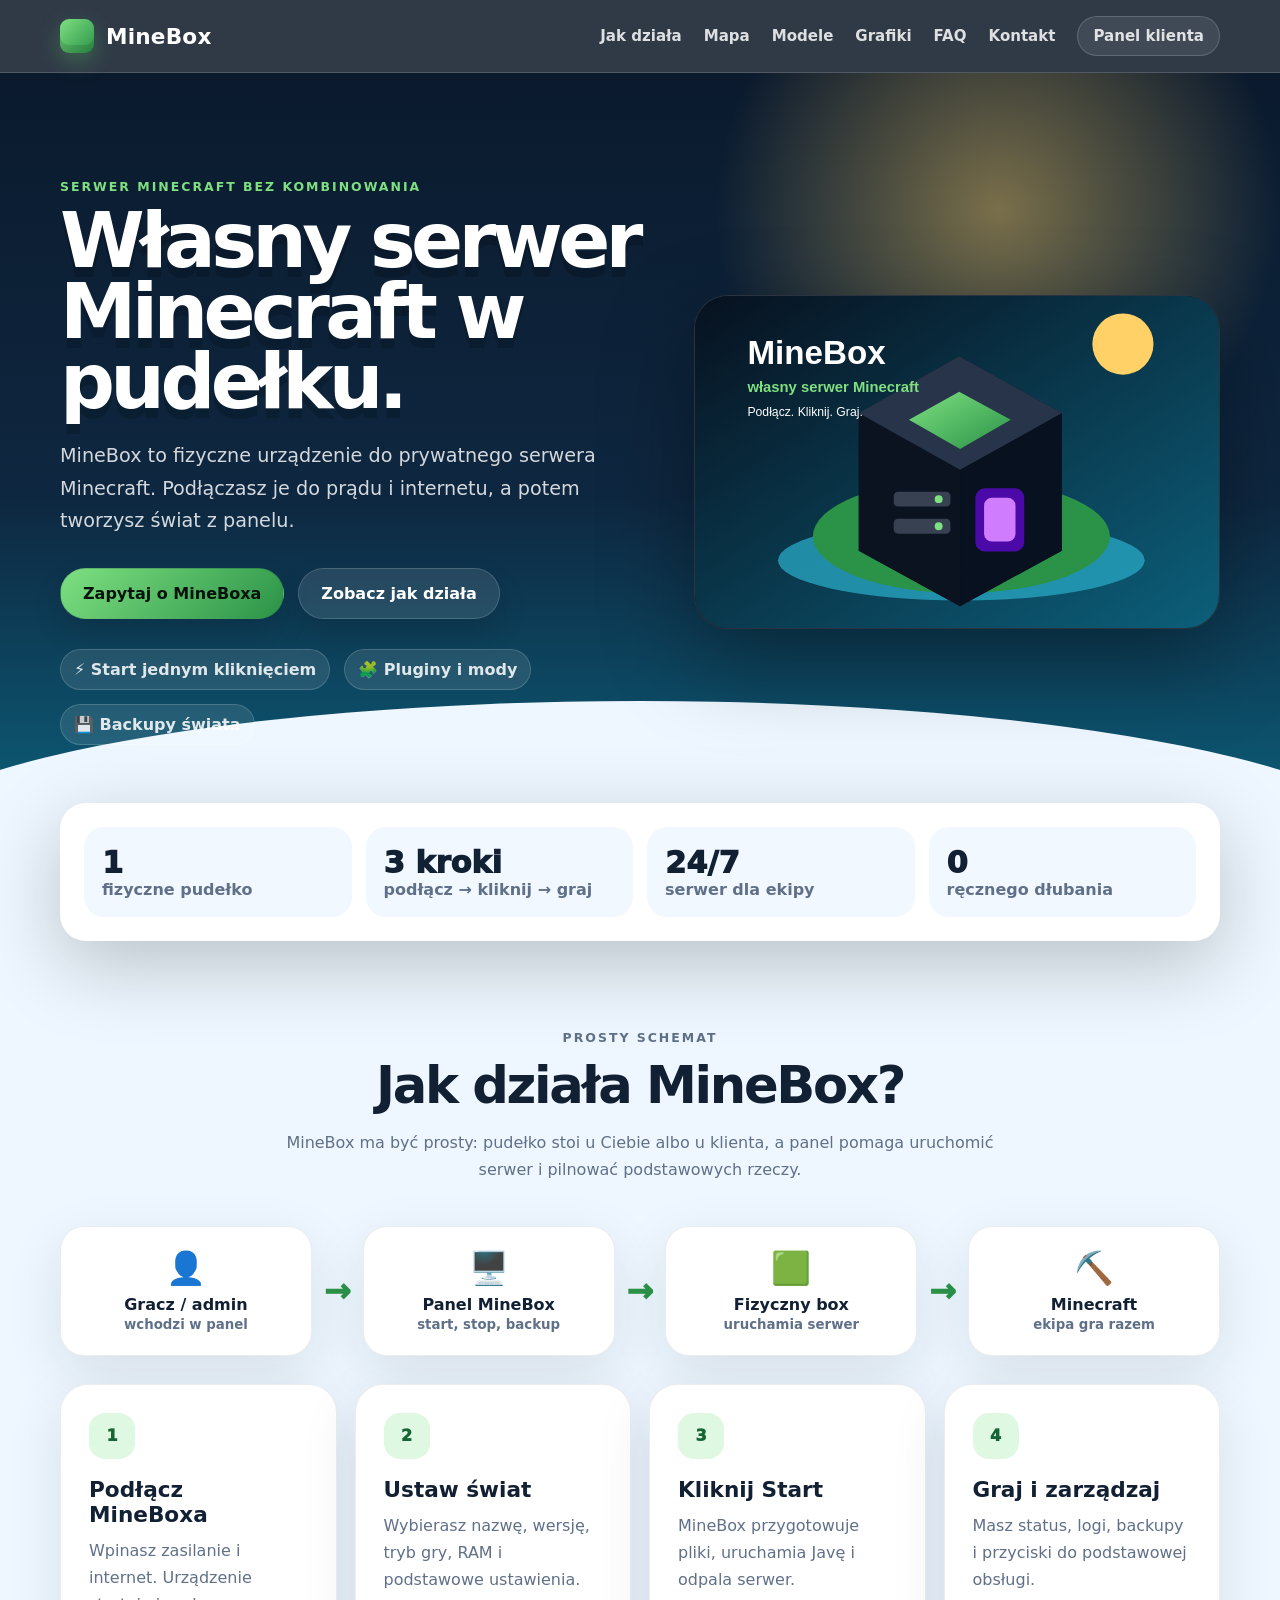
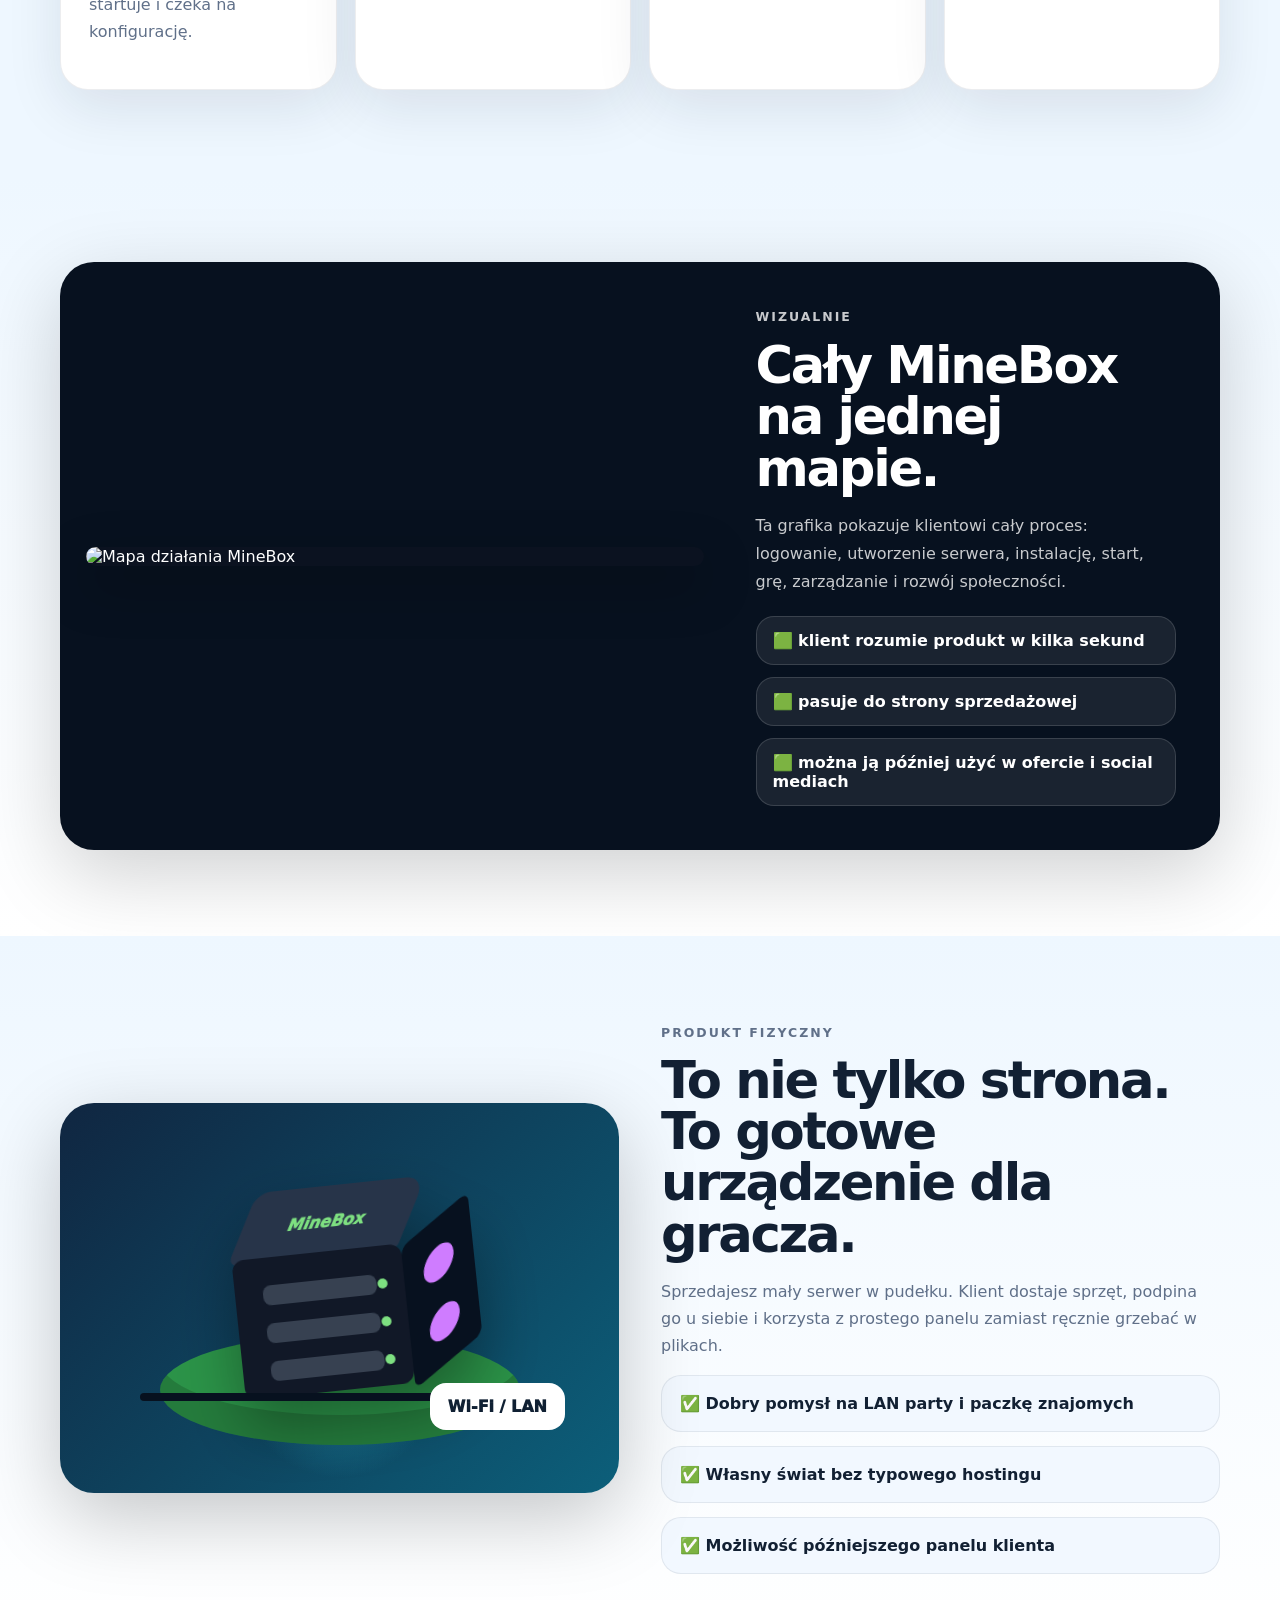
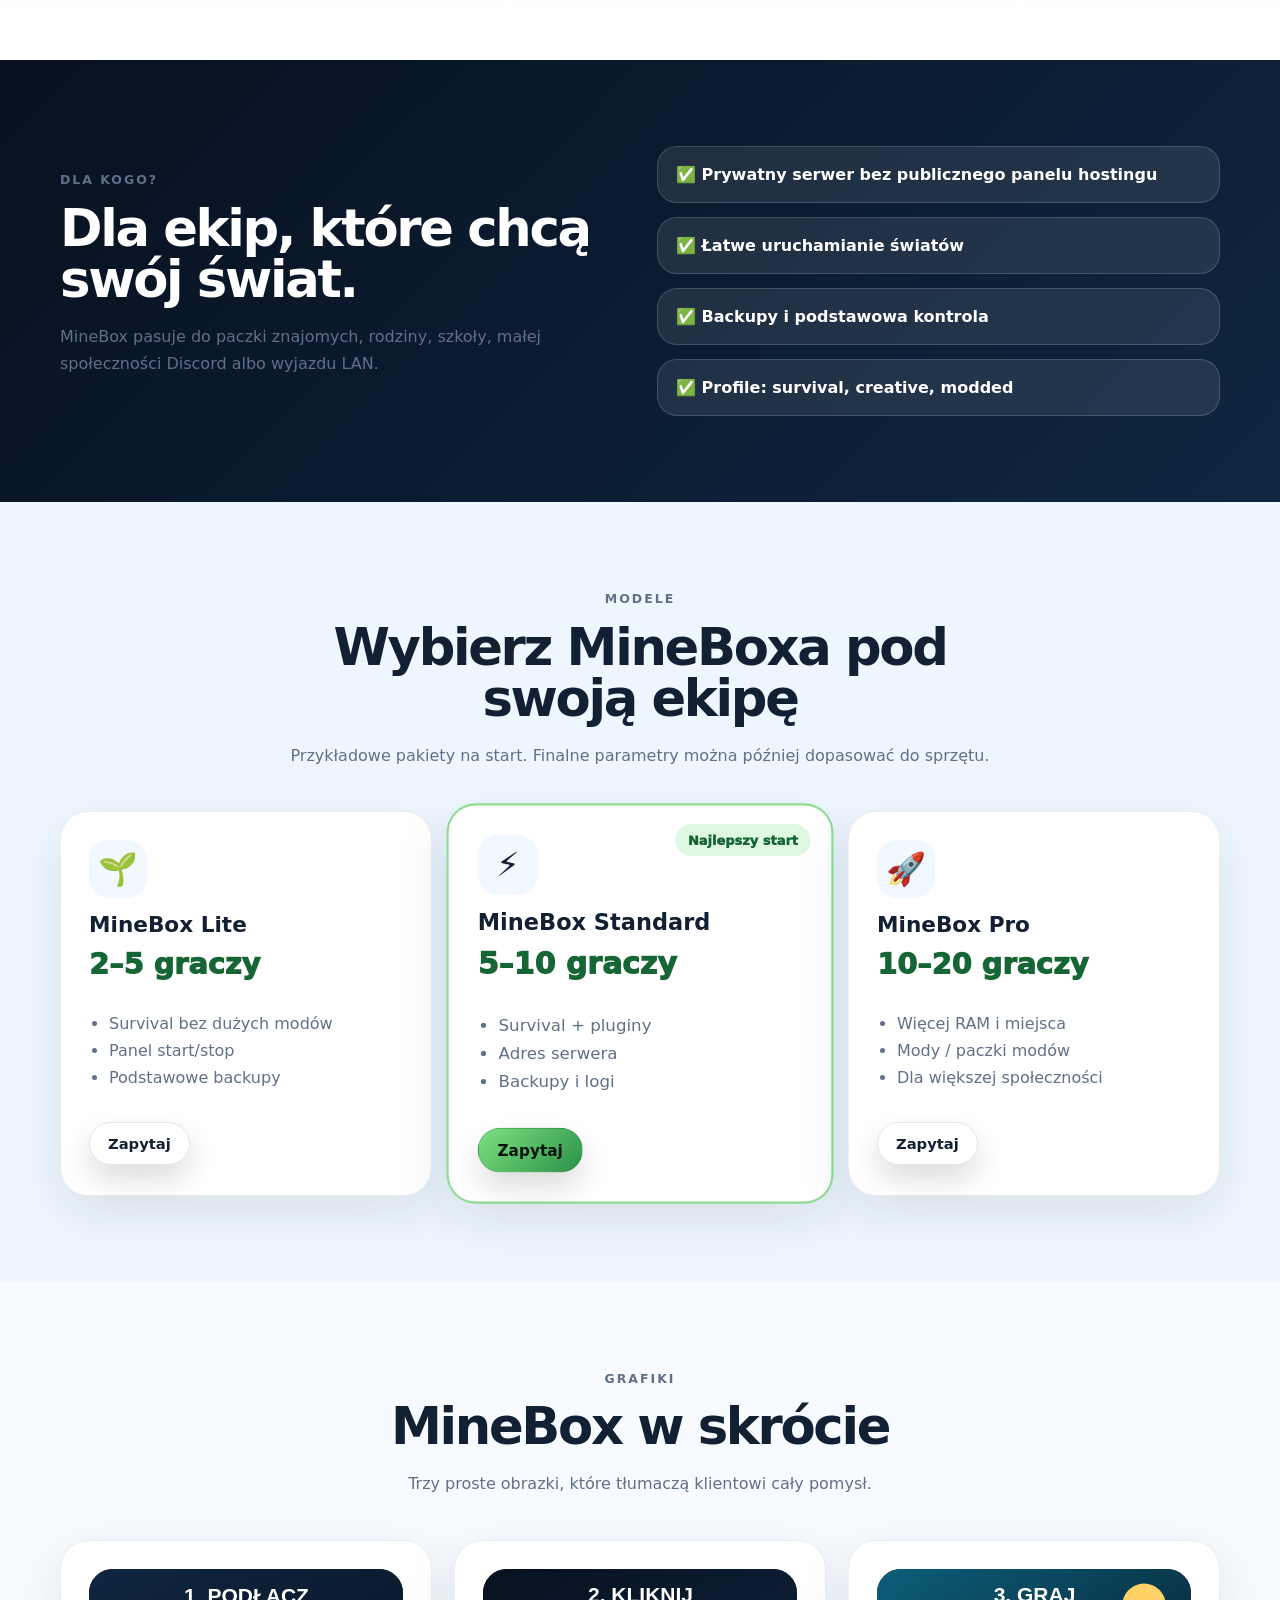
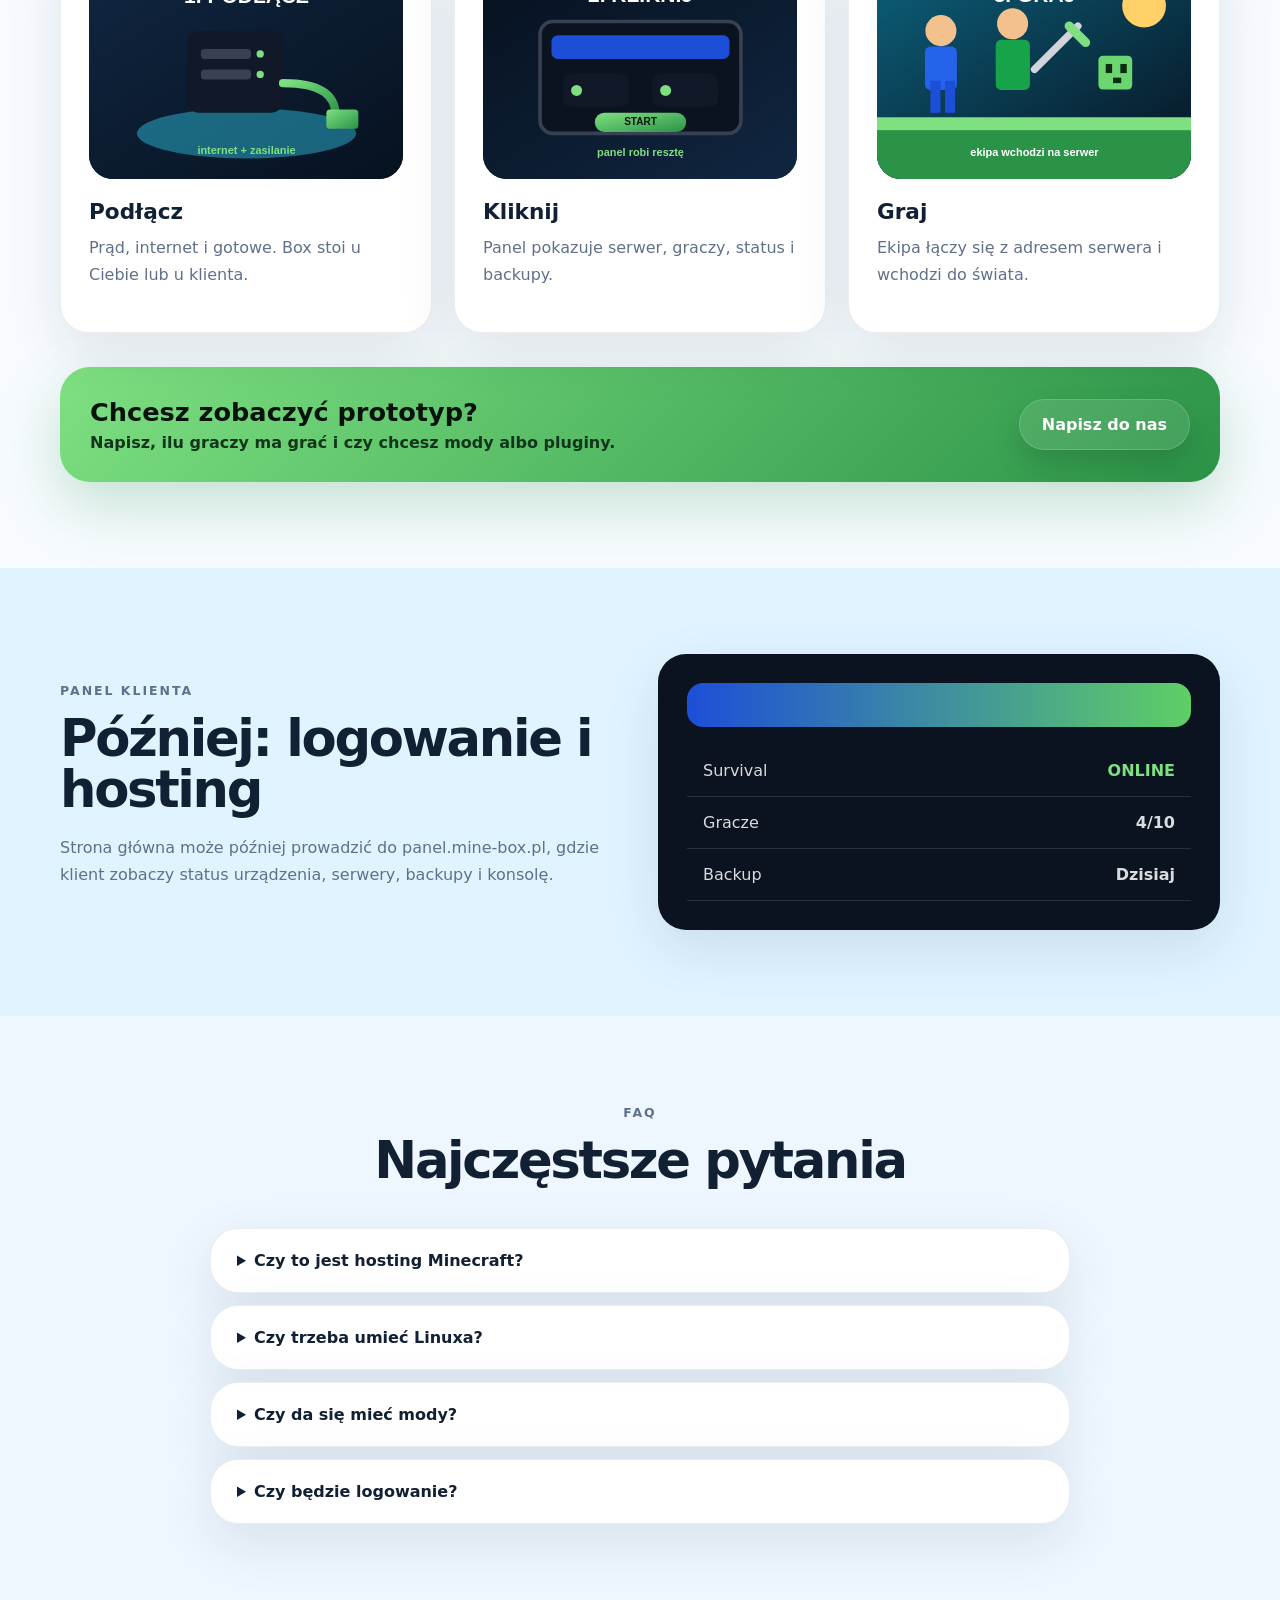
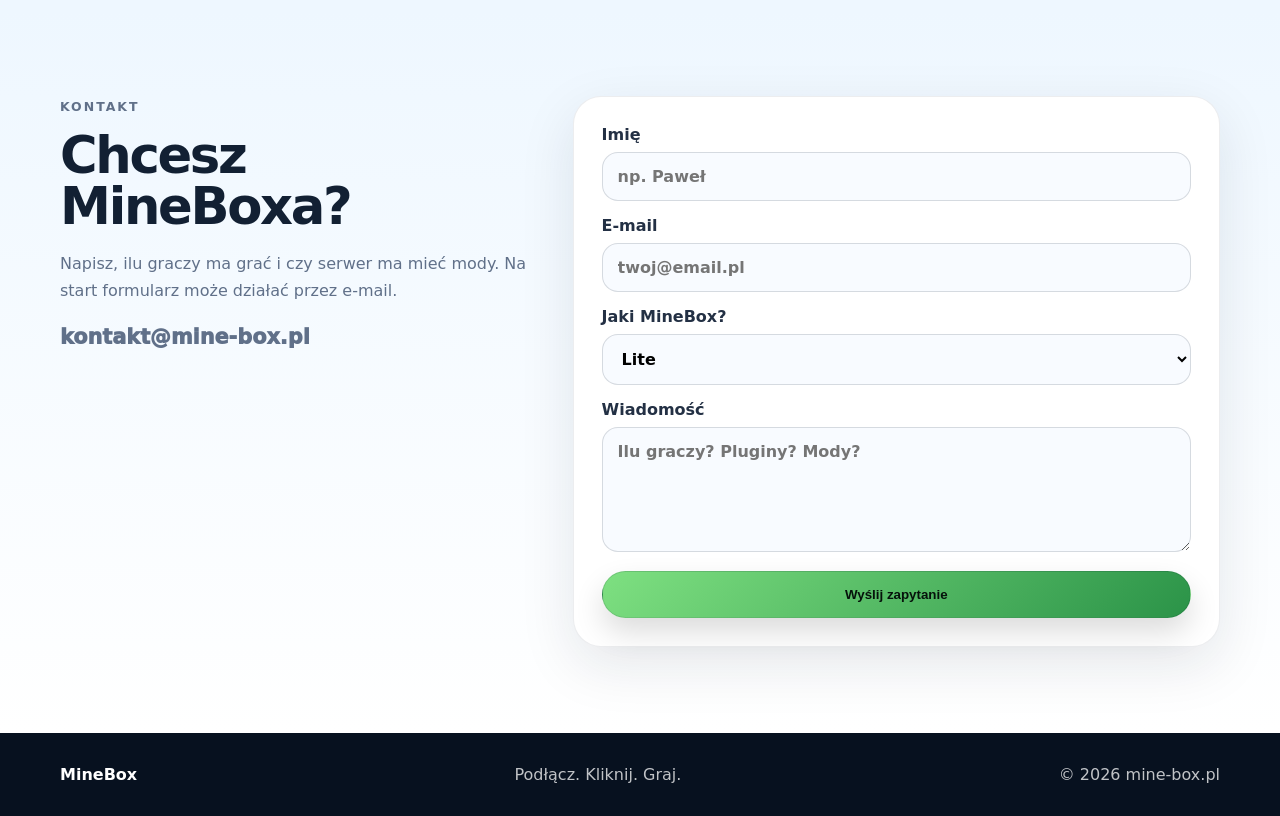
==== commit 56d6d8f1: "Dopracuj stronę i dodaj sekcję z dużą infografiką MineBox" ====
--- a/strona-www/index.html
+++ b/strona-www/index.html
@@ -9,6 +9,7 @@
   <link rel="preconnect" href="https://fonts.gstatic.com" crossorigin>
   <link href="https://fonts.googleapis.com/css2?family=Inter:wght@400;600;700;800;900&display=swap" rel="stylesheet">
   <link rel="stylesheet" href="style.css" />
+  <link rel="stylesheet" href="dodatki.css" />
 </head>
 <body>
   <header class="site-header">
@@ -17,6 +18,7 @@
       <button class="nav-toggle" aria-label="Otwórz menu" aria-expanded="false">☰</button>
       <div class="nav-links">
         <a href="#jak-dziala">Jak działa</a>
+        <a href="#mapa">Mapa</a>
         <a href="#modele">Modele</a>
         <a href="#galeria">Grafiki</a>
         <a href="#faq">FAQ</a>
@@ -79,6 +81,24 @@
       </div>
     </section>
 
+    <section id="mapa" class="section showcase-section">
+      <div class="container">
+        <div class="showcase-card">
+          <img class="showcase-image" src="grafiki/minebox-mapa.jpg" alt="Mapa działania MineBox">
+          <div class="showcase-copy">
+            <p class="eyebrow">Wizualnie</p>
+            <h2>Cały MineBox na jednej mapie.</h2>
+            <p>Ta grafika pokazuje klientowi cały proces: logowanie, utworzenie serwera, instalację, start, grę, zarządzanie i rozwój społeczności.</p>
+            <div class="showcase-points">
+              <div>🟩 klient rozumie produkt w kilka sekund</div>
+              <div>🟩 pasuje do strony sprzedażowej</div>
+              <div>🟩 można ją później użyć w ofercie i social mediach</div>
+            </div>
+          </div>
+        </div>
+      </div>
+    </section>
+
     <section class="section product-section">
       <div class="container product-grid">
         <div class="product-art" aria-hidden="true"><div class="box3d"><div class="box-top">MineBox</div><div class="box-front"><span></span><span></span><span></span></div><div class="box-side"><i></i><i></i></div></div><div class="cable"></div><div class="router">Wi‑Fi / LAN</div></div>
@@ -98,6 +118,7 @@
           <article class="gallery-card"><img class="gallery-img" src="grafiki/kliknij.svg" alt="Kliknij w panelu MineBox"><h3>Kliknij</h3><p>Panel pokazuje serwer, graczy, status i backupy.</p></article>
           <article class="gallery-card"><img class="gallery-img" src="grafiki/graj.svg" alt="Graj ze znajomymi na serwerze"><h3>Graj</h3><p>Ekipa łączy się z adresem serwera i wchodzi do świata.</p></article>
         </div>
+        <div class="cta-band"><div><h3>Chcesz zobaczyć prototyp?</h3><p>Napisz, ilu graczy ma grać i czy chcesz mody albo pluginy.</p></div><a class="btn btn-ghost" href="#kontakt">Napisz do nas</a></div>
       </div>
     </section>
 
--- a/strona-www/dodatki.css
+++ b/strona-www/dodatki.css
@@ -0,0 +1,13 @@
+.hero-image-card{position:relative;border-radius:34px;overflow:hidden;box-shadow:0 30px 90px rgba(0,0,0,.35);background:#07111f;border:1px solid rgba(255,255,255,.14)}
+.hero-image-card img{display:block;width:100%;height:auto}
+.showcase-section{background:linear-gradient(180deg,#eef7ff,#ffffff)}
+.showcase-card{display:grid;grid-template-columns:1.15fr .85fr;gap:34px;align-items:center;background:#07111f;color:white;border-radius:34px;padding:26px;box-shadow:0 24px 80px rgba(0,0,0,.18);overflow:hidden}
+.showcase-image{display:block;width:100%;border-radius:24px;box-shadow:0 18px 50px rgba(0,0,0,.35);background:#0b1220}
+.showcase-copy{padding:18px}
+.showcase-copy p{color:rgba(255,255,255,.78);line-height:1.75}
+.showcase-points{display:grid;gap:12px;margin-top:20px}
+.showcase-points div{background:rgba(255,255,255,.08);border:1px solid rgba(255,255,255,.14);border-radius:18px;padding:14px 16px;font-weight:850}
+.gallery-img{display:block;width:100%;height:210px;object-fit:cover;border-radius:24px;margin-bottom:20px;background:#07111f}
+.cta-band{background:linear-gradient(135deg,#7ee081,#2b9348);border-radius:30px;padding:30px;display:flex;align-items:center;justify-content:space-between;gap:20px;margin-top:34px;color:#06120b;box-shadow:0 22px 60px rgba(43,147,72,.25)}
+.cta-band h3{margin:0;font-size:1.6rem}.cta-band p{margin:6px 0 0;color:#12351c;font-weight:700}
+@media(max-width:900px){.showcase-card{grid-template-columns:1fr;padding:18px}.cta-band{display:block}.cta-band .btn{margin-top:18px}.gallery-img{height:auto}}
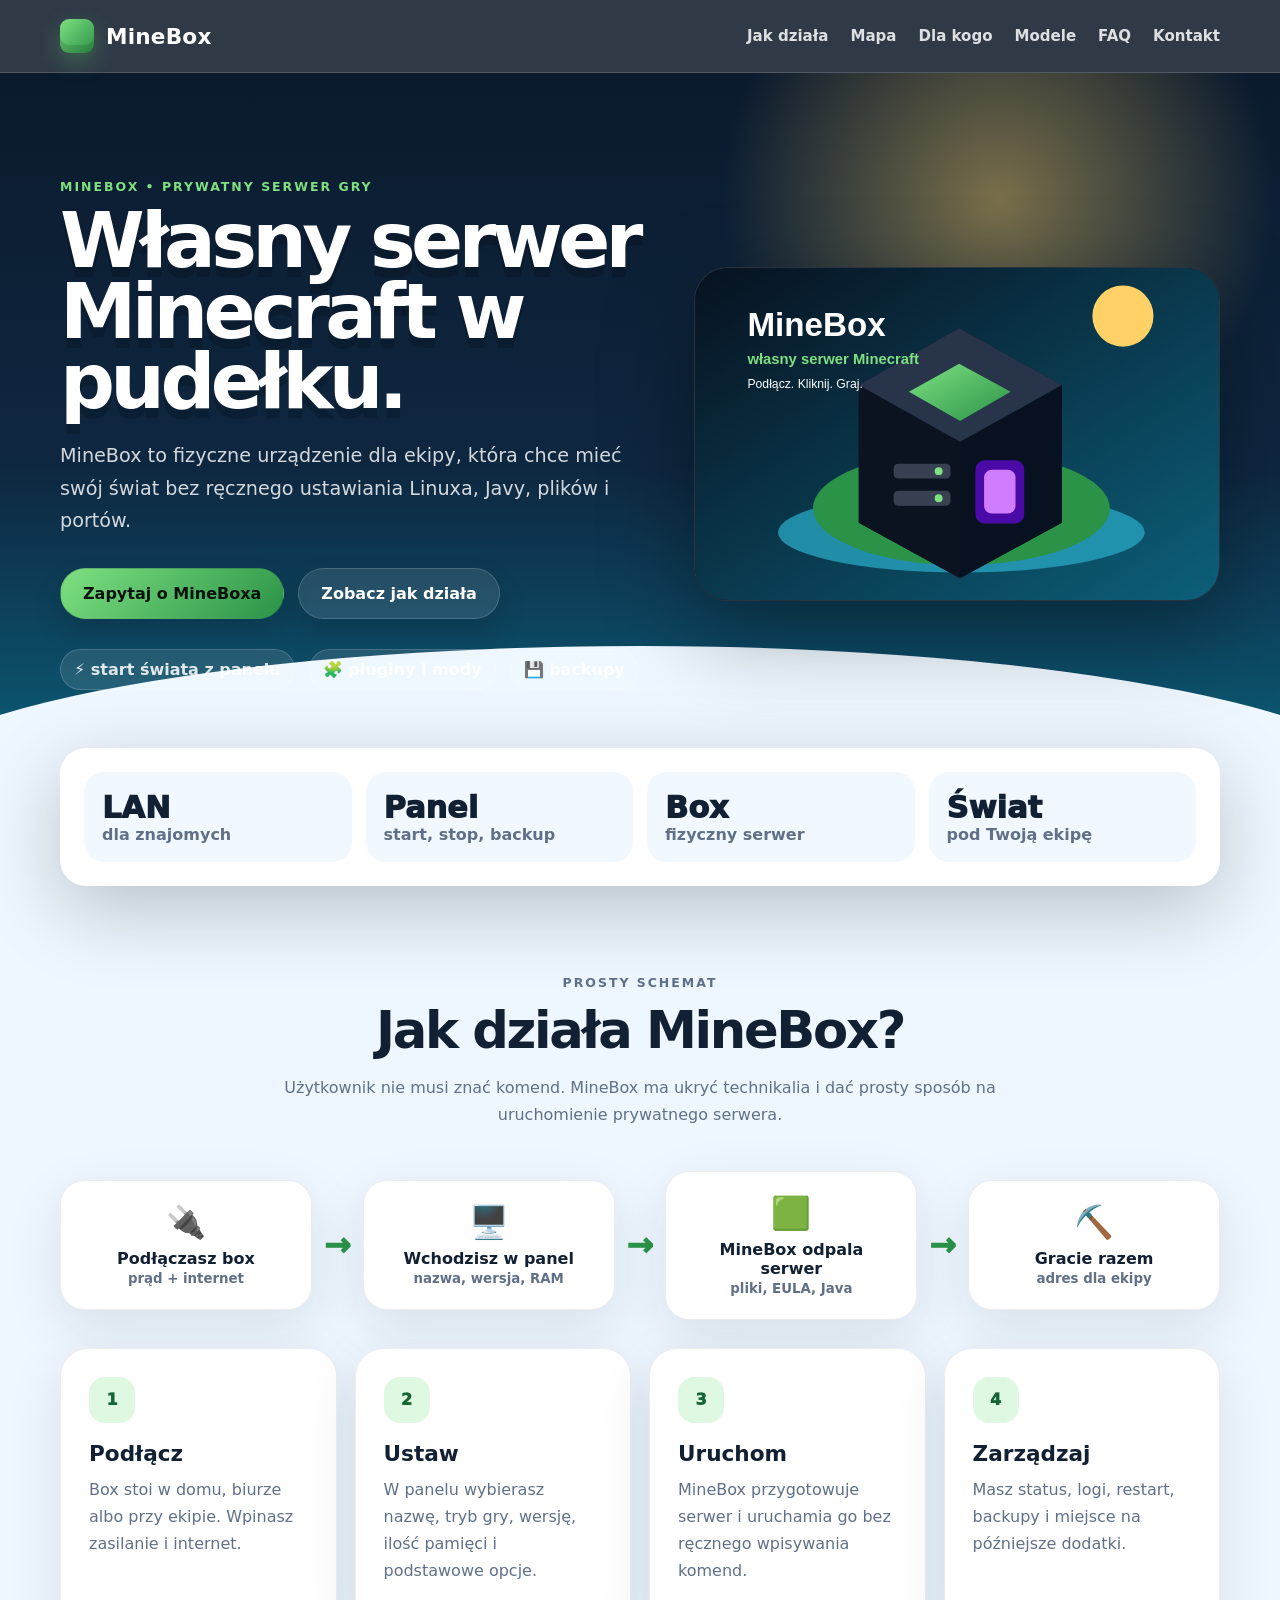
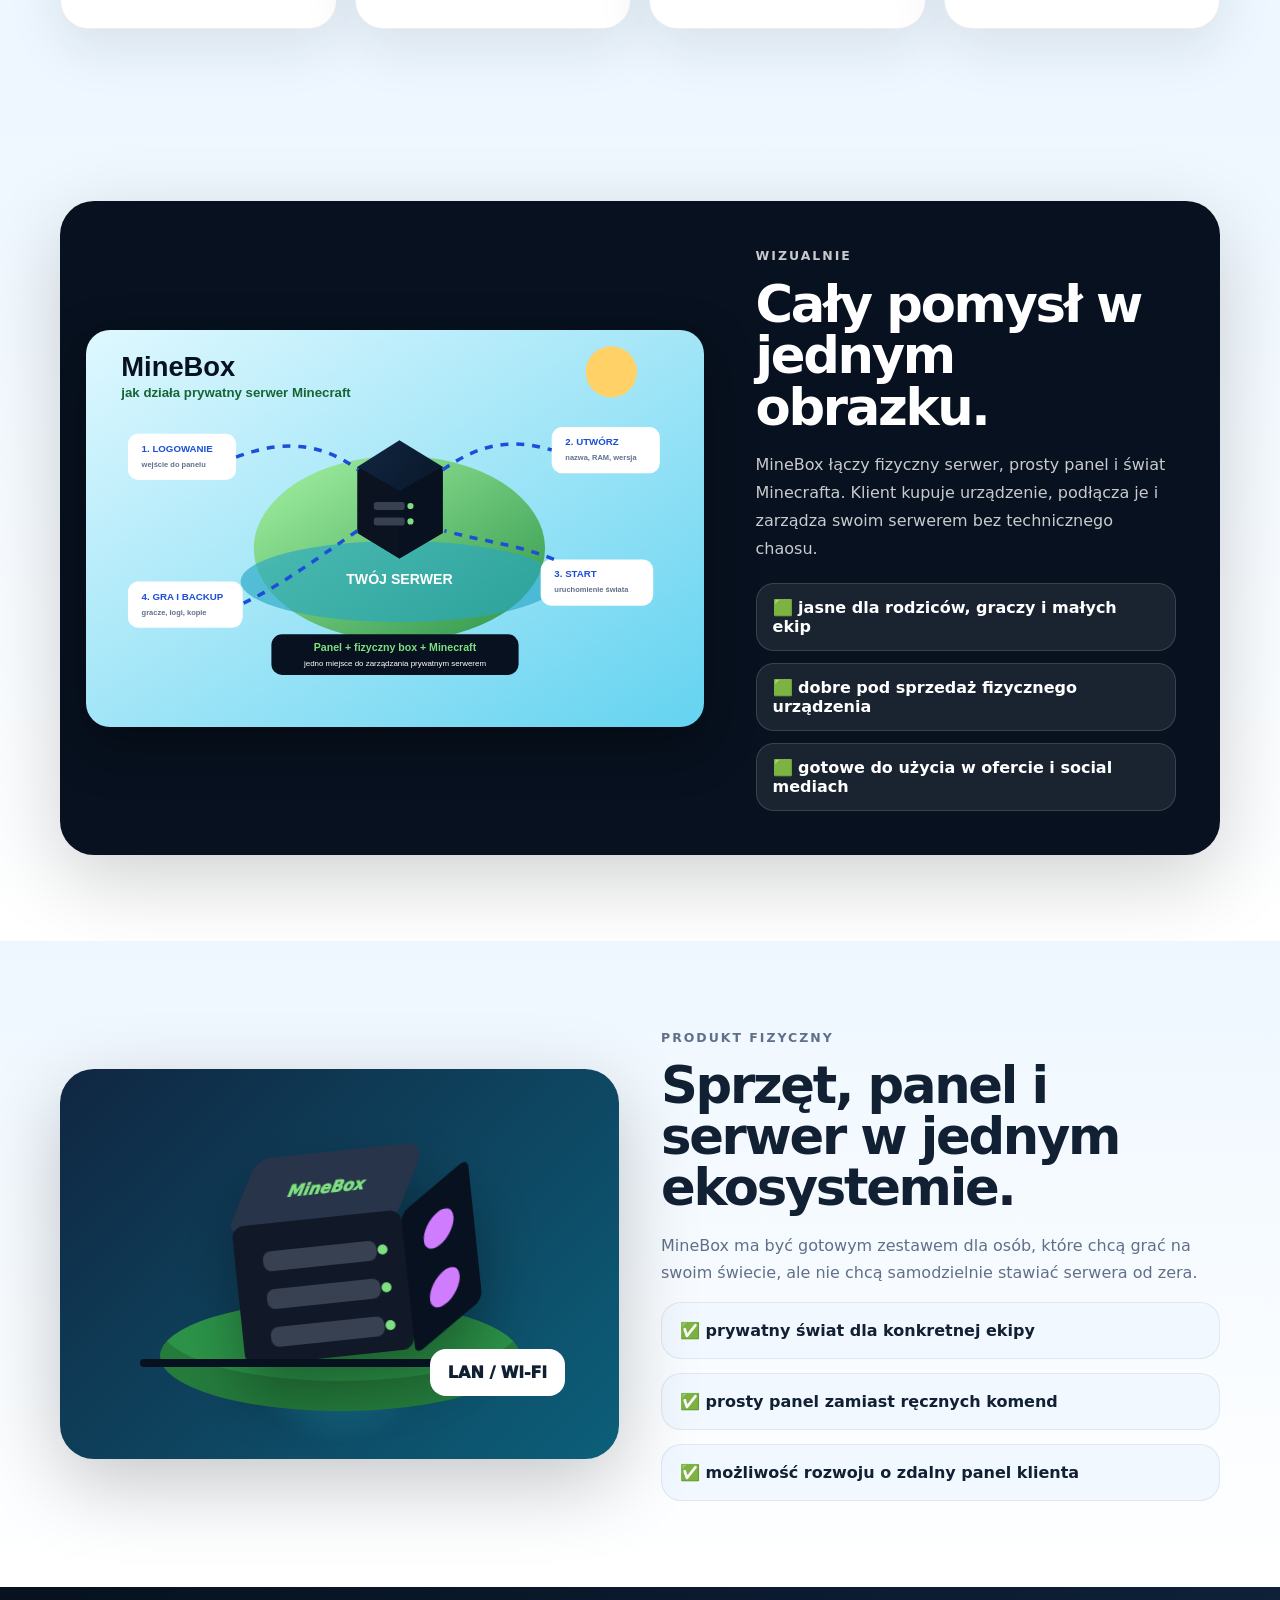
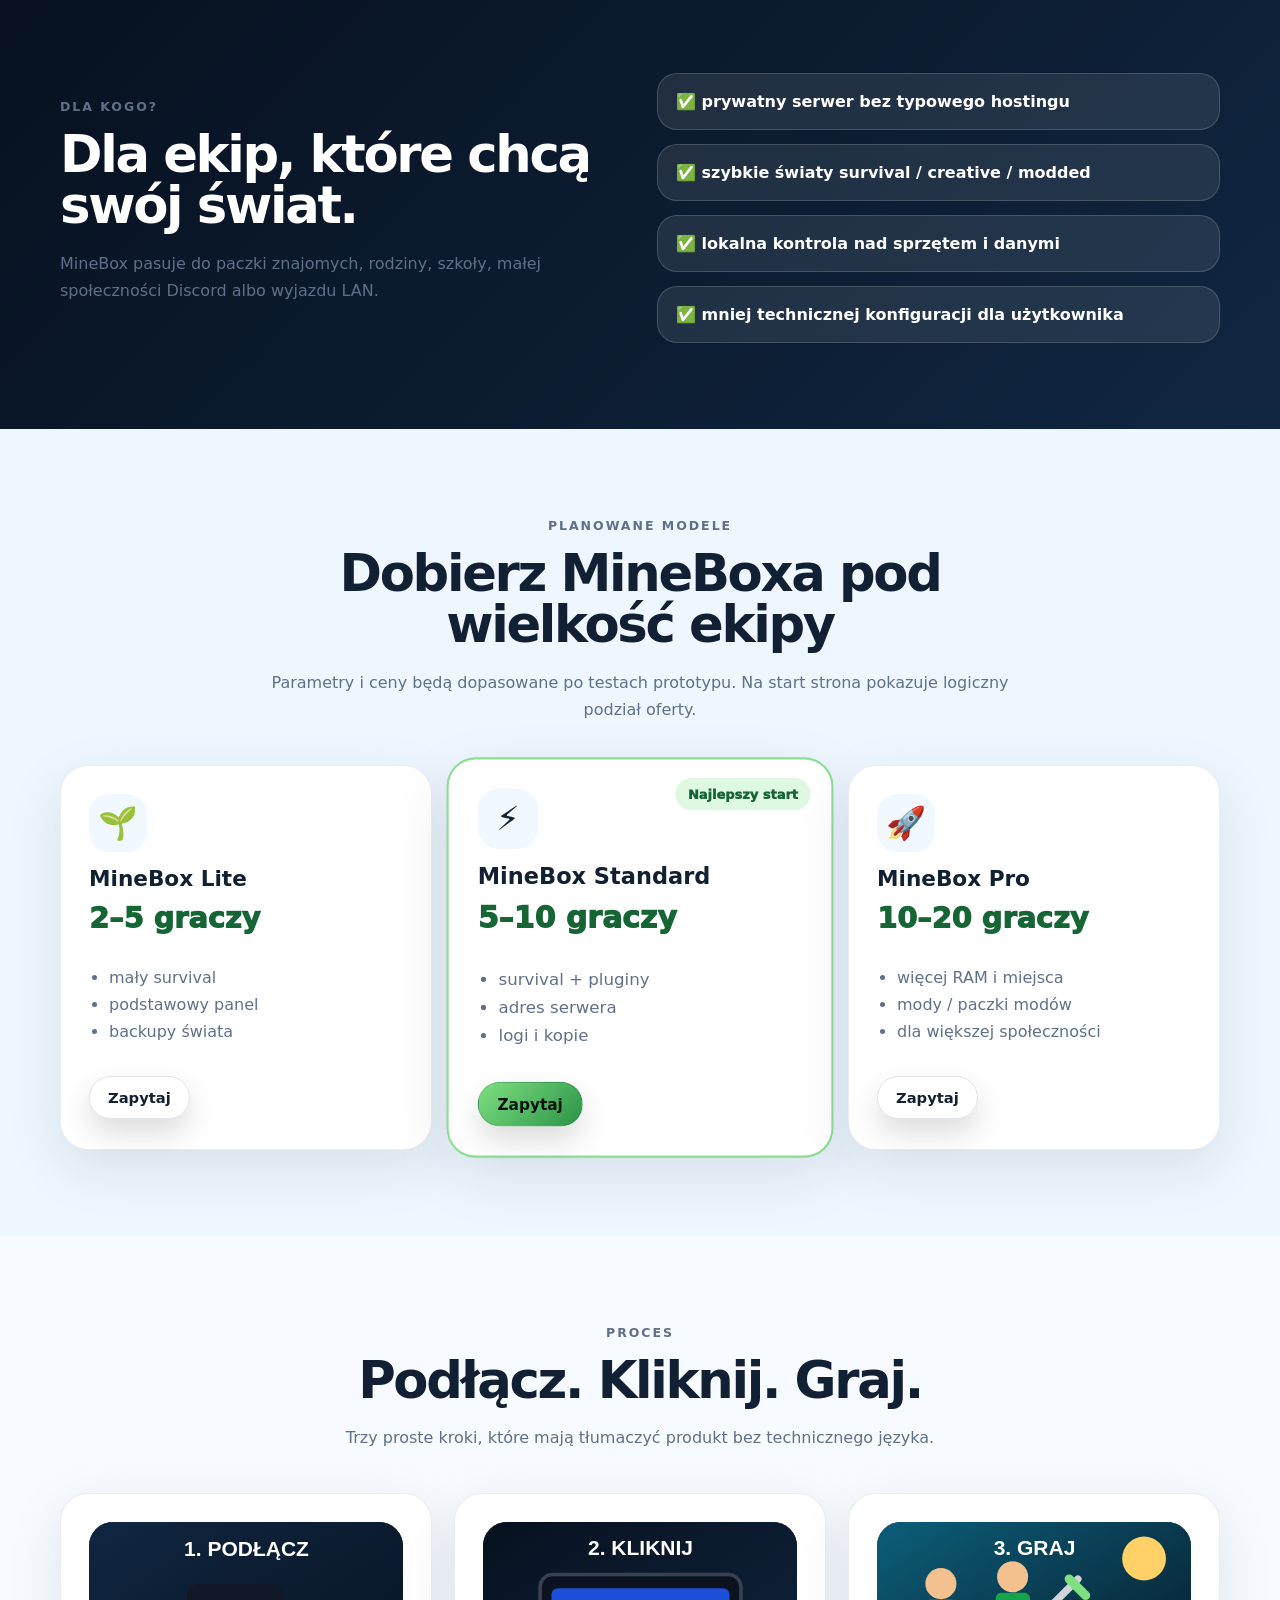
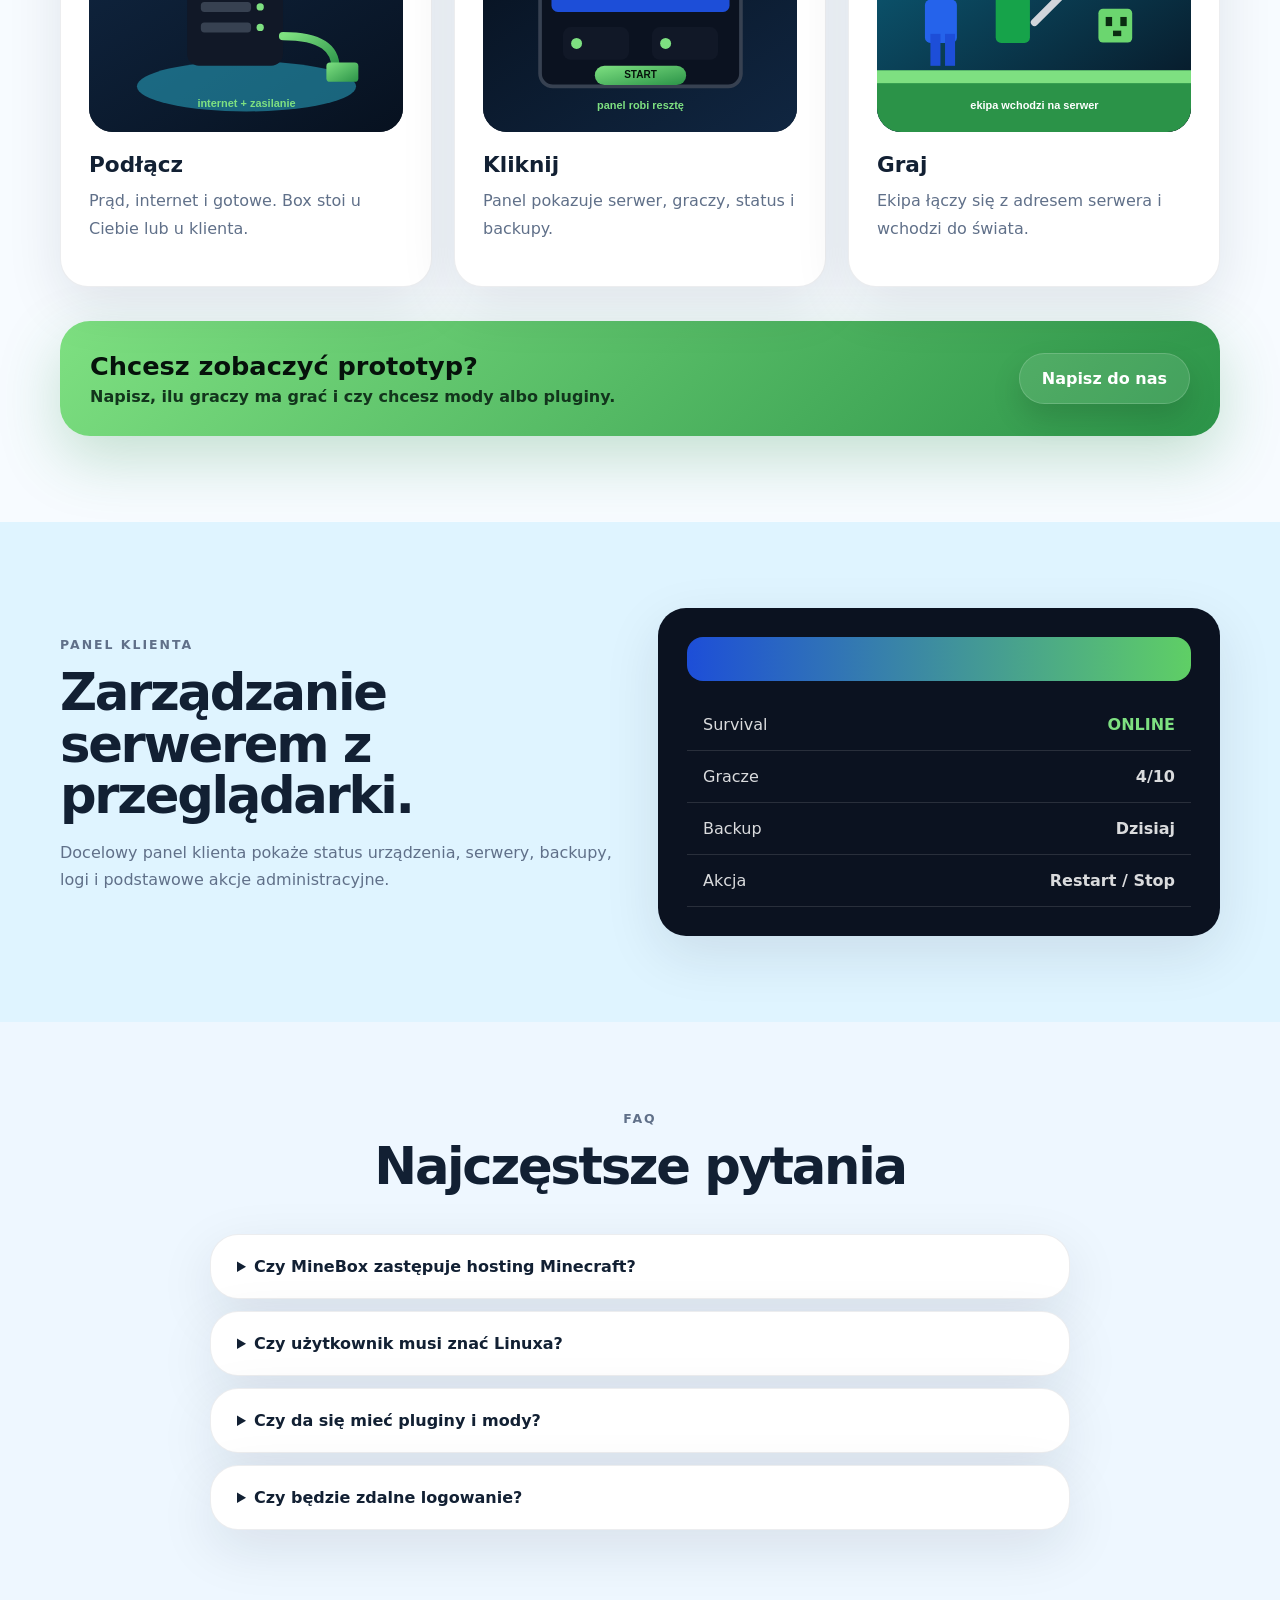
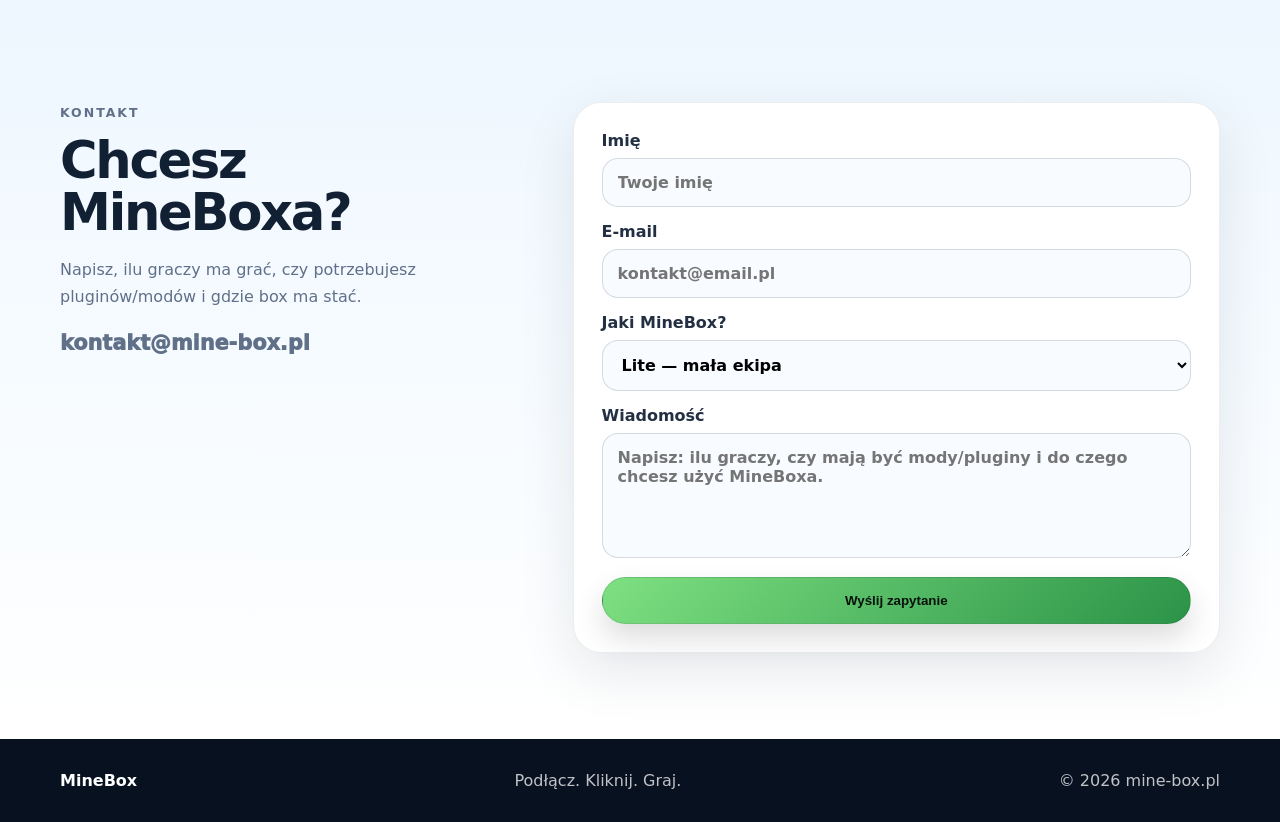
==== commit 1e9c3815: "Usuń placeholdery i dopracuj treść strony MineBox" ====
--- a/strona-www/index.html
+++ b/strona-www/index.html
@@ -3,8 +3,8 @@
 <head>
   <meta charset="utf-8" />
   <meta name="viewport" content="width=device-width, initial-scale=1" />
-  <title>MineBox — własny serwer Minecraft w pudełku</title>
-  <meta name="description" content="MineBox to fizyczny serwer Minecraft w pudełku. Podłącz do internetu, kliknij w panelu i graj ze znajomymi." />
+  <title>MineBox — prywatny serwer Minecraft w pudełku</title>
+  <meta name="description" content="MineBox to fizyczny serwer Minecraft w pudełku dla znajomych, rodziny i małych społeczności. Podłącz, ustaw świat w panelu i graj." />
   <link rel="preconnect" href="https://fonts.googleapis.com">
   <link rel="preconnect" href="https://fonts.gstatic.com" crossorigin>
   <link href="https://fonts.googleapis.com/css2?family=Inter:wght@400;600;700;800;900&display=swap" rel="stylesheet">
@@ -19,11 +19,10 @@
       <div class="nav-links">
         <a href="#jak-dziala">Jak działa</a>
         <a href="#mapa">Mapa</a>
+        <a href="#dla-kogo">Dla kogo</a>
         <a href="#modele">Modele</a>
-        <a href="#galeria">Grafiki</a>
         <a href="#faq">FAQ</a>
         <a href="#kontakt">Kontakt</a>
-        <a class="login-link" href="#panel">Panel klienta</a>
       </div>
     </nav>
   </header>
@@ -32,51 +31,55 @@
     <section class="hero section">
       <div class="container hero-grid">
         <div class="hero-copy">
-          <p class="eyebrow">Serwer Minecraft bez kombinowania</p>
+          <p class="eyebrow">MineBox • prywatny serwer gry</p>
           <h1>Własny serwer Minecraft w pudełku.</h1>
-          <p class="lead">MineBox to fizyczne urządzenie do prywatnego serwera Minecraft. Podłączasz je do prądu i internetu, a potem tworzysz świat z panelu.</p>
+          <p class="lead">MineBox to fizyczne urządzenie dla ekipy, która chce mieć swój świat bez ręcznego ustawiania Linuxa, Javy, plików i portów.</p>
           <div class="hero-actions">
             <a class="btn btn-primary" href="#kontakt">Zapytaj o MineBoxa</a>
             <a class="btn btn-ghost" href="#jak-dziala">Zobacz jak działa</a>
           </div>
           <div class="trust-row">
-            <span>⚡ Start jednym kliknięciem</span>
-            <span>🧩 Pluginy i mody</span>
-            <span>💾 Backupy świata</span>
+            <span>⚡ start świata z panelu</span>
+            <span>🧩 pluginy i mody</span>
+            <span>💾 backupy</span>
           </div>
         </div>
         <div class="hero-image-card">
-          <img src="grafiki/hero-minebox.svg" alt="Grafika MineBox — własny serwer Minecraft w pudełku">
+          <img src="grafiki/hero-minebox.svg" alt="MineBox jako prywatny serwer Minecraft w pudełku">
         </div>
       </div>
     </section>
 
     <section class="stats strip">
       <div class="container stats-grid">
-        <div><strong>1</strong><span>fizyczne pudełko</span></div>
-        <div><strong>3 kroki</strong><span>podłącz → kliknij → graj</span></div>
-        <div><strong>24/7</strong><span>serwer dla ekipy</span></div>
-        <div><strong>0</strong><span>ręcznego dłubania</span></div>
+        <div><strong>LAN</strong><span>dla znajomych</span></div>
+        <div><strong>Panel</strong><span>start, stop, backup</span></div>
+        <div><strong>Box</strong><span>fizyczny serwer</span></div>
+        <div><strong>Świat</strong><span>pod Twoją ekipę</span></div>
       </div>
     </section>
 
     <section id="jak-dziala" class="section">
       <div class="container">
-        <div class="section-head"><p class="eyebrow">Prosty schemat</p><h2>Jak działa MineBox?</h2><p>MineBox ma być prosty: pudełko stoi u Ciebie albo u klienta, a panel pomaga uruchomić serwer i pilnować podstawowych rzeczy.</p></div>
+        <div class="section-head">
+          <p class="eyebrow">Prosty schemat</p>
+          <h2>Jak działa MineBox?</h2>
+          <p>Użytkownik nie musi znać komend. MineBox ma ukryć technikalia i dać prosty sposób na uruchomienie prywatnego serwera.</p>
+        </div>
         <div class="flow-map">
-          <div class="flow-node"><span>👤</span><strong>Gracz / admin</strong><small>wchodzi w panel</small></div>
+          <div class="flow-node"><span>🔌</span><strong>Podłączasz box</strong><small>prąd + internet</small></div>
           <div class="flow-arrow">→</div>
-          <div class="flow-node"><span>🖥️</span><strong>Panel MineBox</strong><small>start, stop, backup</small></div>
+          <div class="flow-node"><span>🖥️</span><strong>Wchodzisz w panel</strong><small>nazwa, wersja, RAM</small></div>
           <div class="flow-arrow">→</div>
-          <div class="flow-node"><span>🟩</span><strong>Fizyczny box</strong><small>uruchamia serwer</small></div>
+          <div class="flow-node"><span>🟩</span><strong>MineBox odpala serwer</strong><small>pliki, EULA, Java</small></div>
           <div class="flow-arrow">→</div>
-          <div class="flow-node"><span>⛏️</span><strong>Minecraft</strong><small>ekipa gra razem</small></div>
+          <div class="flow-node"><span>⛏️</span><strong>Gracie razem</strong><small>adres dla ekipy</small></div>
         </div>
         <div class="steps">
-          <article class="step-card"><span class="step-number">1</span><h3>Podłącz MineBoxa</h3><p>Wpinasz zasilanie i internet. Urządzenie startuje i czeka na konfigurację.</p></article>
-          <article class="step-card"><span class="step-number">2</span><h3>Ustaw świat</h3><p>Wybierasz nazwę, wersję, tryb gry, RAM i podstawowe ustawienia.</p></article>
-          <article class="step-card"><span class="step-number">3</span><h3>Kliknij Start</h3><p>MineBox przygotowuje pliki, uruchamia Javę i odpala serwer.</p></article>
-          <article class="step-card"><span class="step-number">4</span><h3>Graj i zarządzaj</h3><p>Masz status, logi, backupy i przyciski do podstawowej obsługi.</p></article>
+          <article class="step-card"><span class="step-number">1</span><h3>Podłącz</h3><p>Box stoi w domu, biurze albo przy ekipie. Wpinasz zasilanie i internet.</p></article>
+          <article class="step-card"><span class="step-number">2</span><h3>Ustaw</h3><p>W panelu wybierasz nazwę, tryb gry, wersję, ilość pamięci i podstawowe opcje.</p></article>
+          <article class="step-card"><span class="step-number">3</span><h3>Uruchom</h3><p>MineBox przygotowuje serwer i uruchamia go bez ręcznego wpisywania komend.</p></article>
+          <article class="step-card"><span class="step-number">4</span><h3>Zarządzaj</h3><p>Masz status, logi, restart, backupy i miejsce na późniejsze dodatki.</p></article>
         </div>
       </div>
     </section>
@@ -84,15 +87,15 @@
     <section id="mapa" class="section showcase-section">
       <div class="container">
         <div class="showcase-card">
-          <img class="showcase-image" src="grafiki/minebox-mapa.jpg" alt="Mapa działania MineBox">
+          <img class="showcase-image" src="grafiki/minebox-mapa.svg" alt="Mapa działania MineBox">
           <div class="showcase-copy">
             <p class="eyebrow">Wizualnie</p>
-            <h2>Cały MineBox na jednej mapie.</h2>
-            <p>Ta grafika pokazuje klientowi cały proces: logowanie, utworzenie serwera, instalację, start, grę, zarządzanie i rozwój społeczności.</p>
+            <h2>Cały pomysł w jednym obrazku.</h2>
+            <p>MineBox łączy fizyczny serwer, prosty panel i świat Minecrafta. Klient kupuje urządzenie, podłącza je i zarządza swoim serwerem bez technicznego chaosu.</p>
             <div class="showcase-points">
-              <div>🟩 klient rozumie produkt w kilka sekund</div>
-              <div>🟩 pasuje do strony sprzedażowej</div>
-              <div>🟩 można ją później użyć w ofercie i social mediach</div>
+              <div>🟩 jasne dla rodziców, graczy i małych ekip</div>
+              <div>🟩 dobre pod sprzedaż fizycznego urządzenia</div>
+              <div>🟩 gotowe do użycia w ofercie i social mediach</div>
             </div>
           </div>
         </div>
@@ -101,18 +104,46 @@
 
     <section class="section product-section">
       <div class="container product-grid">
-        <div class="product-art" aria-hidden="true"><div class="box3d"><div class="box-top">MineBox</div><div class="box-front"><span></span><span></span><span></span></div><div class="box-side"><i></i><i></i></div></div><div class="cable"></div><div class="router">Wi‑Fi / LAN</div></div>
-        <div><p class="eyebrow">Produkt fizyczny</p><h2>To nie tylko strona. To gotowe urządzenie dla gracza.</h2><p>Sprzedajesz mały serwer w pudełku. Klient dostaje sprzęt, podpina go u siebie i korzysta z prostego panelu zamiast ręcznie grzebać w plikach.</p><div class="feature-list light"><div>✅ Dobry pomysł na LAN party i paczkę znajomych</div><div>✅ Własny świat bez typowego hostingu</div><div>✅ Możliwość późniejszego panelu klienta</div></div></div>
+        <div class="product-art" aria-hidden="true"><div class="box3d"><div class="box-top">MineBox</div><div class="box-front"><span></span><span></span><span></span></div><div class="box-side"><i></i><i></i></div></div><div class="cable"></div><div class="router">LAN / Wi‑Fi</div></div>
+        <div>
+          <p class="eyebrow">Produkt fizyczny</p>
+          <h2>Sprzęt, panel i serwer w jednym ekosystemie.</h2>
+          <p>MineBox ma być gotowym zestawem dla osób, które chcą grać na swoim świecie, ale nie chcą samodzielnie stawiać serwera od zera.</p>
+          <div class="feature-list light">
+            <div>✅ prywatny świat dla konkretnej ekipy</div>
+            <div>✅ prosty panel zamiast ręcznych komend</div>
+            <div>✅ możliwość rozwoju o zdalny panel klienta</div>
+          </div>
+        </div>
       </div>
     </section>
 
-    <section class="section dark-panel"><div class="container feature-grid"><div><p class="eyebrow">Dla kogo?</p><h2>Dla ekip, które chcą swój świat.</h2><p>MineBox pasuje do paczki znajomych, rodziny, szkoły, małej społeczności Discord albo wyjazdu LAN.</p></div><div class="feature-list"><div>✅ Prywatny serwer bez publicznego panelu hostingu</div><div>✅ Łatwe uruchamianie światów</div><div>✅ Backupy i podstawowa kontrola</div><div>✅ Profile: survival, creative, modded</div></div></div></section>
+    <section id="dla-kogo" class="section dark-panel">
+      <div class="container feature-grid">
+        <div><p class="eyebrow">Dla kogo?</p><h2>Dla ekip, które chcą swój świat.</h2><p>MineBox pasuje do paczki znajomych, rodziny, szkoły, małej społeczności Discord albo wyjazdu LAN.</p></div>
+        <div class="feature-list">
+          <div>✅ prywatny serwer bez typowego hostingu</div>
+          <div>✅ szybkie światy survival / creative / modded</div>
+          <div>✅ lokalna kontrola nad sprzętem i danymi</div>
+          <div>✅ mniej technicznej konfiguracji dla użytkownika</div>
+        </div>
+      </div>
+    </section>
 
-    <section id="modele" class="section"><div class="container"><div class="section-head"><p class="eyebrow">Modele</p><h2>Wybierz MineBoxa pod swoją ekipę</h2><p>Przykładowe pakiety na start. Finalne parametry można później dopasować do sprzętu.</p></div><div class="pricing"><article class="price-card"><div class="model-icon">🌱</div><h3>MineBox Lite</h3><p class="price">2–5 graczy</p><ul><li>Survival bez dużych modów</li><li>Panel start/stop</li><li>Podstawowe backupy</li></ul><a href="#kontakt" class="btn btn-small">Zapytaj</a></article><article class="price-card featured"><span class="badge">Najlepszy start</span><div class="model-icon">⚡</div><h3>MineBox Standard</h3><p class="price">5–10 graczy</p><ul><li>Survival + pluginy</li><li>Adres serwera</li><li>Backupy i logi</li></ul><a href="#kontakt" class="btn btn-primary btn-small">Zapytaj</a></article><article class="price-card"><div class="model-icon">🚀</div><h3>MineBox Pro</h3><p class="price">10–20 graczy</p><ul><li>Więcej RAM i miejsca</li><li>Mody / paczki modów</li><li>Dla większej społeczności</li></ul><a href="#kontakt" class="btn btn-small">Zapytaj</a></article></div></div></section>
+    <section id="modele" class="section">
+      <div class="container">
+        <div class="section-head"><p class="eyebrow">Planowane modele</p><h2>Dobierz MineBoxa pod wielkość ekipy</h2><p>Parametry i ceny będą dopasowane po testach prototypu. Na start strona pokazuje logiczny podział oferty.</p></div>
+        <div class="pricing">
+          <article class="price-card"><div class="model-icon">🌱</div><h3>MineBox Lite</h3><p class="price">2–5 graczy</p><ul><li>mały survival</li><li>podstawowy panel</li><li>backupy świata</li></ul><a href="#kontakt" class="btn btn-small">Zapytaj</a></article>
+          <article class="price-card featured"><span class="badge">Najlepszy start</span><div class="model-icon">⚡</div><h3>MineBox Standard</h3><p class="price">5–10 graczy</p><ul><li>survival + pluginy</li><li>adres serwera</li><li>logi i kopie</li></ul><a href="#kontakt" class="btn btn-primary btn-small">Zapytaj</a></article>
+          <article class="price-card"><div class="model-icon">🚀</div><h3>MineBox Pro</h3><p class="price">10–20 graczy</p><ul><li>więcej RAM i miejsca</li><li>mody / paczki modów</li><li>dla większej społeczności</li></ul><a href="#kontakt" class="btn btn-small">Zapytaj</a></article>
+        </div>
+      </div>
+    </section>
 
     <section id="galeria" class="section gallery-section">
       <div class="container">
-        <div class="section-head"><p class="eyebrow">Grafiki</p><h2>MineBox w skrócie</h2><p>Trzy proste obrazki, które tłumaczą klientowi cały pomysł.</p></div>
+        <div class="section-head"><p class="eyebrow">Proces</p><h2>Podłącz. Kliknij. Graj.</h2><p>Trzy proste kroki, które mają tłumaczyć produkt bez technicznego języka.</p></div>
         <div class="gallery-grid">
           <article class="gallery-card"><img class="gallery-img" src="grafiki/podlacz.svg" alt="Podłącz MineBox"><h3>Podłącz</h3><p>Prąd, internet i gotowe. Box stoi u Ciebie lub u klienta.</p></article>
           <article class="gallery-card"><img class="gallery-img" src="grafiki/kliknij.svg" alt="Kliknij w panelu MineBox"><h3>Kliknij</h3><p>Panel pokazuje serwer, graczy, status i backupy.</p></article>
@@ -122,14 +153,19 @@
       </div>
     </section>
 
-    <section id="panel" class="section panel-preview"><div class="container panel-grid"><div><p class="eyebrow">Panel klienta</p><h2>Później: logowanie i hosting</h2><p>Strona główna może później prowadzić do panel.mine-box.pl, gdzie klient zobaczy status urządzenia, serwery, backupy i konsolę.</p></div><div class="mock-panel"><div class="mock-top"></div><div class="mock-row online"><span>Survival</span><strong>ONLINE</strong></div><div class="mock-row"><span>Gracze</span><strong>4/10</strong></div><div class="mock-row"><span>Backup</span><strong>Dzisiaj</strong></div></div></div></section>
+    <section id="panel" class="section panel-preview">
+      <div class="container panel-grid">
+        <div><p class="eyebrow">Panel klienta</p><h2>Zarządzanie serwerem z przeglądarki.</h2><p>Docelowy panel klienta pokaże status urządzenia, serwery, backupy, logi i podstawowe akcje administracyjne.</p></div>
+        <div class="mock-panel"><div class="mock-top"></div><div class="mock-row online"><span>Survival</span><strong>ONLINE</strong></div><div class="mock-row"><span>Gracze</span><strong>4/10</strong></div><div class="mock-row"><span>Backup</span><strong>Dzisiaj</strong></div><div class="mock-row"><span>Akcja</span><strong>Restart / Stop</strong></div></div>
+      </div>
+    </section>
 
-    <section id="faq" class="section"><div class="container"><div class="section-head"><p class="eyebrow">FAQ</p><h2>Najczęstsze pytania</h2></div><div class="faq-list"><details><summary>Czy to jest hosting Minecraft?</summary><p>Na start MineBox to fizyczne urządzenie. Hosting online można dodać później jako osobną usługę.</p></details><details><summary>Czy trzeba umieć Linuxa?</summary><p>Docelowo nie. Użytkownik ma klikać w panelu, a techniczne rzeczy robi MineBox.</p></details><details><summary>Czy da się mieć mody?</summary><p>Tak, ale mocniejsze paczki modów będą wymagały mocniejszej wersji MineBoxa.</p></details><details><summary>Czy będzie logowanie?</summary><p>Tak, później można zrobić panel klienta pod osobnym adresem, np. panel.mine-box.pl.</p></details></div></div></section>
+    <section id="faq" class="section"><div class="container"><div class="section-head"><p class="eyebrow">FAQ</p><h2>Najczęstsze pytania</h2></div><div class="faq-list"><details><summary>Czy MineBox zastępuje hosting Minecraft?</summary><p>MineBox idzie w stronę fizycznego urządzenia z prostym panelem. Hosting online może być osobną usługą w kolejnym etapie.</p></details><details><summary>Czy użytkownik musi znać Linuxa?</summary><p>Nie taki jest cel. Użytkownik ma klikać w panelu, a techniczne rzeczy mają dziać się pod spodem.</p></details><details><summary>Czy da się mieć pluginy i mody?</summary><p>Tak. Pluginy i mody są częścią planu, ale większe paczki modów będą wymagały mocniejszej wersji urządzenia.</p></details><details><summary>Czy będzie zdalne logowanie?</summary><p>Tak, docelowo panel klienta może działać pod adresem panel.mine-box.pl i łączyć się z fizycznym MineBoxem.</p></details></div></div></section>
 
-    <section id="kontakt" class="section contact-section"><div class="container contact-grid"><div><p class="eyebrow">Kontakt</p><h2>Chcesz MineBoxa?</h2><p>Napisz, ilu graczy ma grać i czy serwer ma mieć mody. Na start formularz może działać przez e-mail.</p><p class="contact-mail">kontakt@mine-box.pl</p></div><form class="contact-form" action="mailto:kontakt@mine-box.pl" method="post" enctype="text/plain"><label>Imię<input name="imie" placeholder="np. Paweł" required></label><label>E-mail<input type="email" name="email" placeholder="twoj@email.pl" required></label><label>Jaki MineBox?<select name="model"><option>Lite</option><option>Standard</option><option>Pro</option><option>Nie wiem — doradźcie</option></select></label><label>Wiadomość<textarea name="wiadomosc" rows="5" placeholder="Ilu graczy? Pluginy? Mody?"></textarea></label><button class="btn btn-primary" type="submit">Wyślij zapytanie</button></form></div></section>
+    <section id="kontakt" class="section contact-section"><div class="container contact-grid"><div><p class="eyebrow">Kontakt</p><h2>Chcesz MineBoxa?</h2><p>Napisz, ilu graczy ma grać, czy potrzebujesz pluginów/modów i gdzie box ma stać.</p><p class="contact-mail">kontakt@mine-box.pl</p></div><form class="contact-form" action="mailto:kontakt@mine-box.pl" method="post" enctype="text/plain"><label>Imię<input name="imie" placeholder="Twoje imię" required></label><label>E-mail<input type="email" name="email" placeholder="kontakt@email.pl" required></label><label>Jaki MineBox?<select name="model"><option>Lite — mała ekipa</option><option>Standard — najlepszy start</option><option>Pro — większa ekipa / mody</option><option>Nie wiem — proszę o doradzenie</option></select></label><label>Wiadomość<textarea name="wiadomosc" rows="5" placeholder="Napisz: ilu graczy, czy mają być mody/pluginy i do czego chcesz użyć MineBoxa."></textarea></label><button class="btn btn-primary" type="submit">Wyślij zapytanie</button></form></div></section>
   </main>
 
   <footer class="footer"><div class="container footer-grid"><strong>MineBox</strong><span>Podłącz. Kliknij. Graj.</span><span>© 2026 mine-box.pl</span></div></footer>
   <script src="script.js"></script>
 </body>
-</html>
+</html>
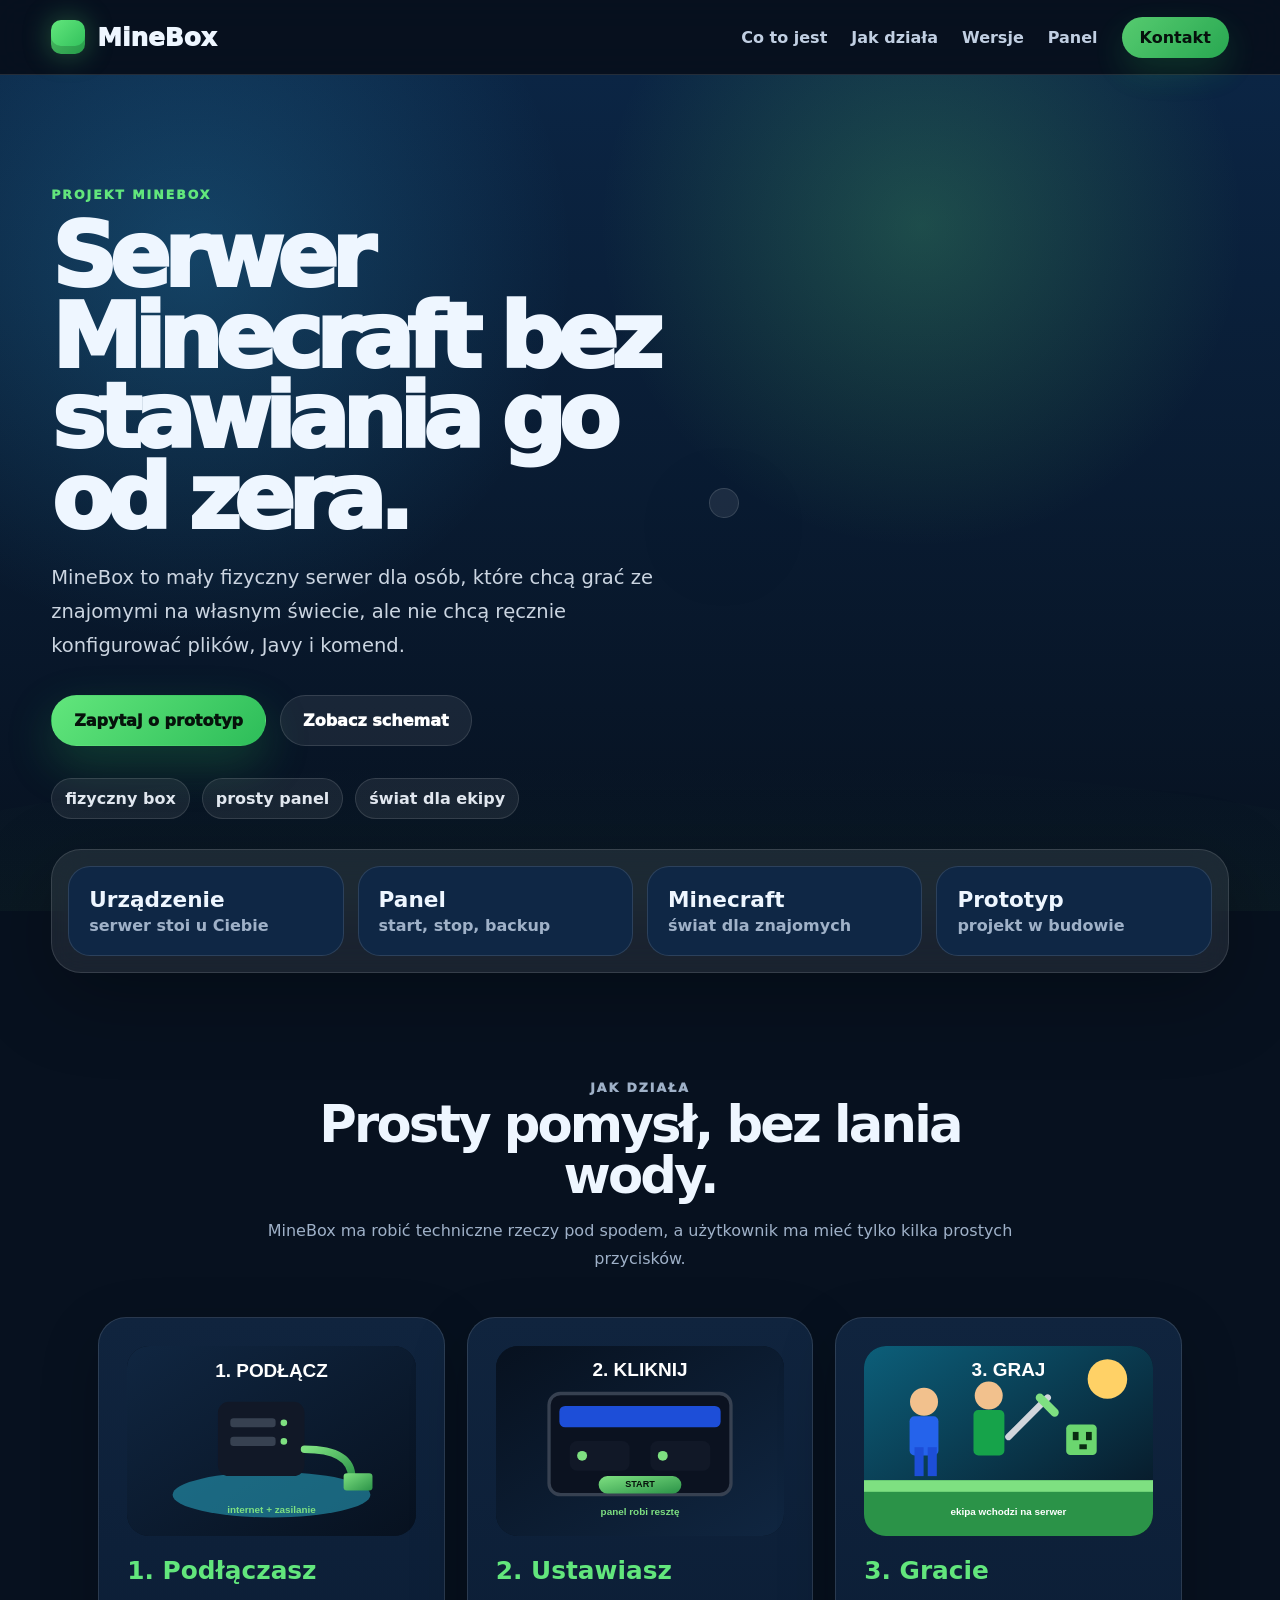
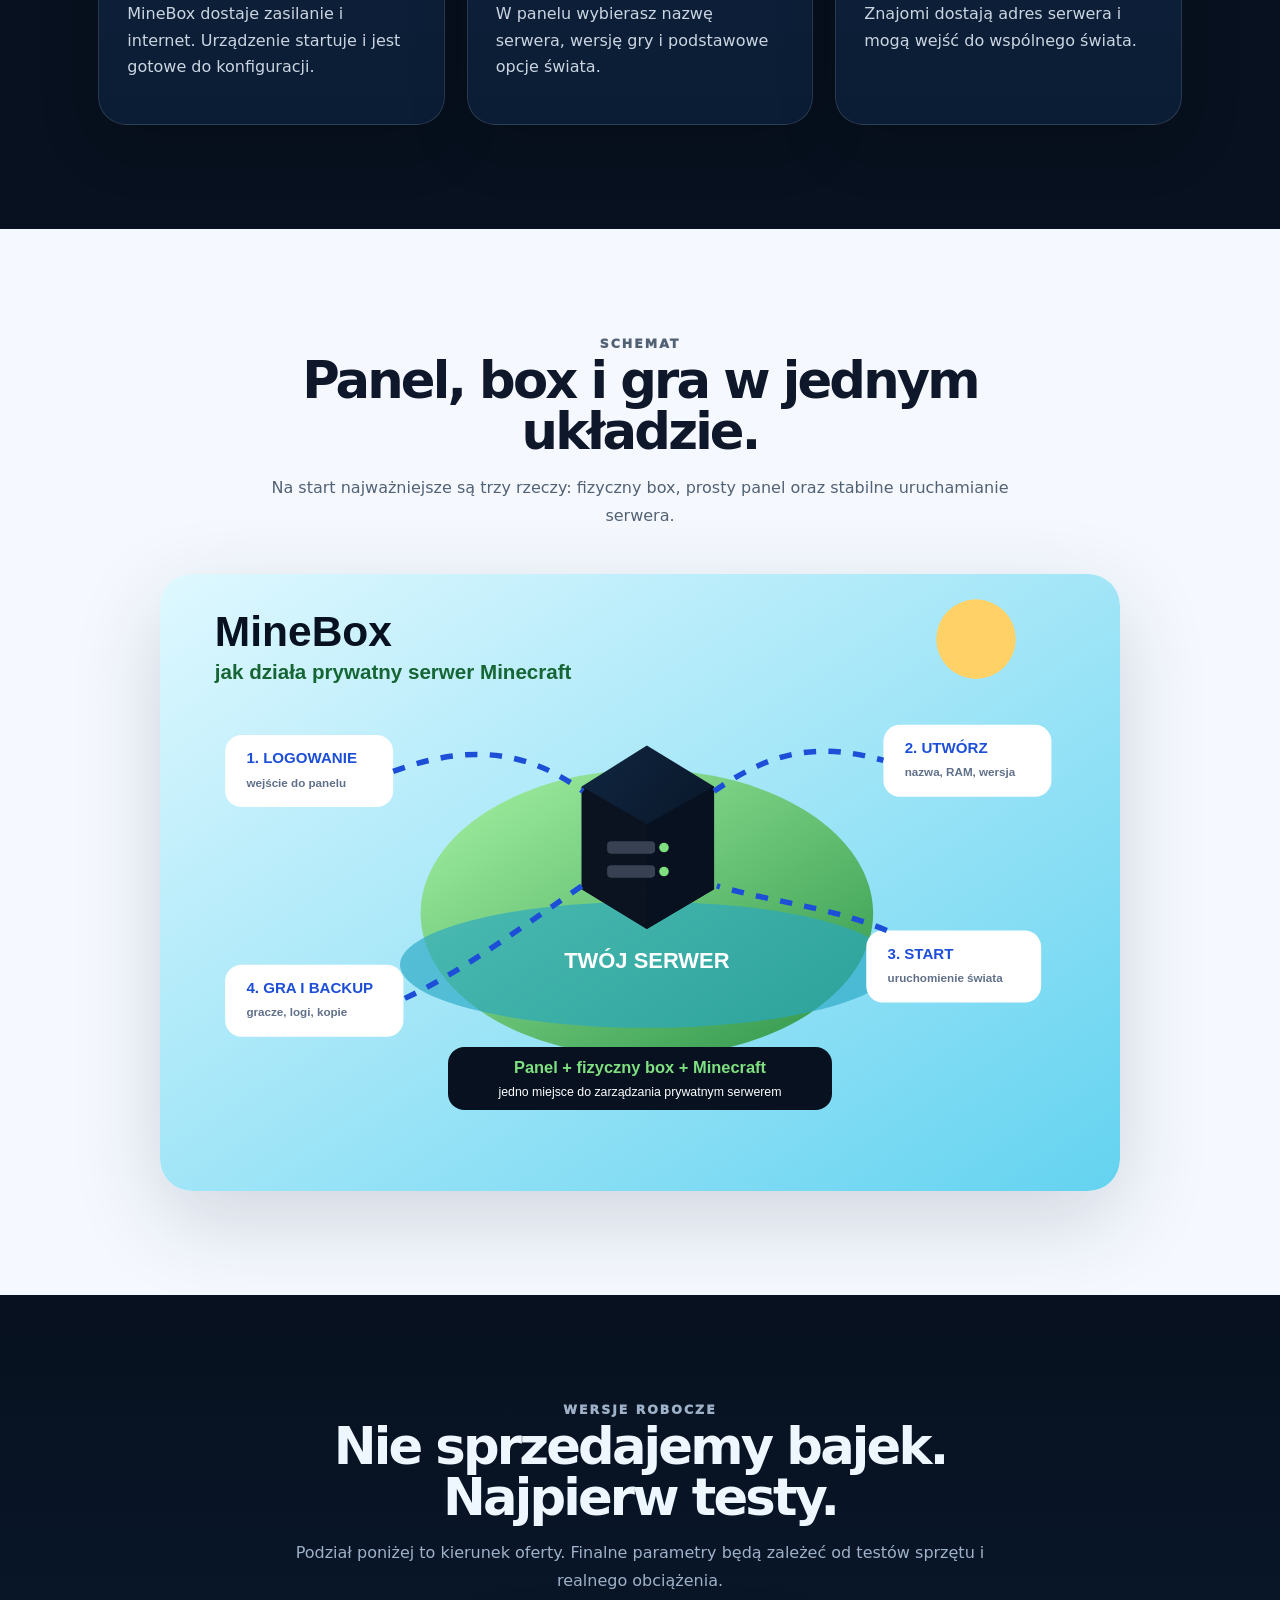
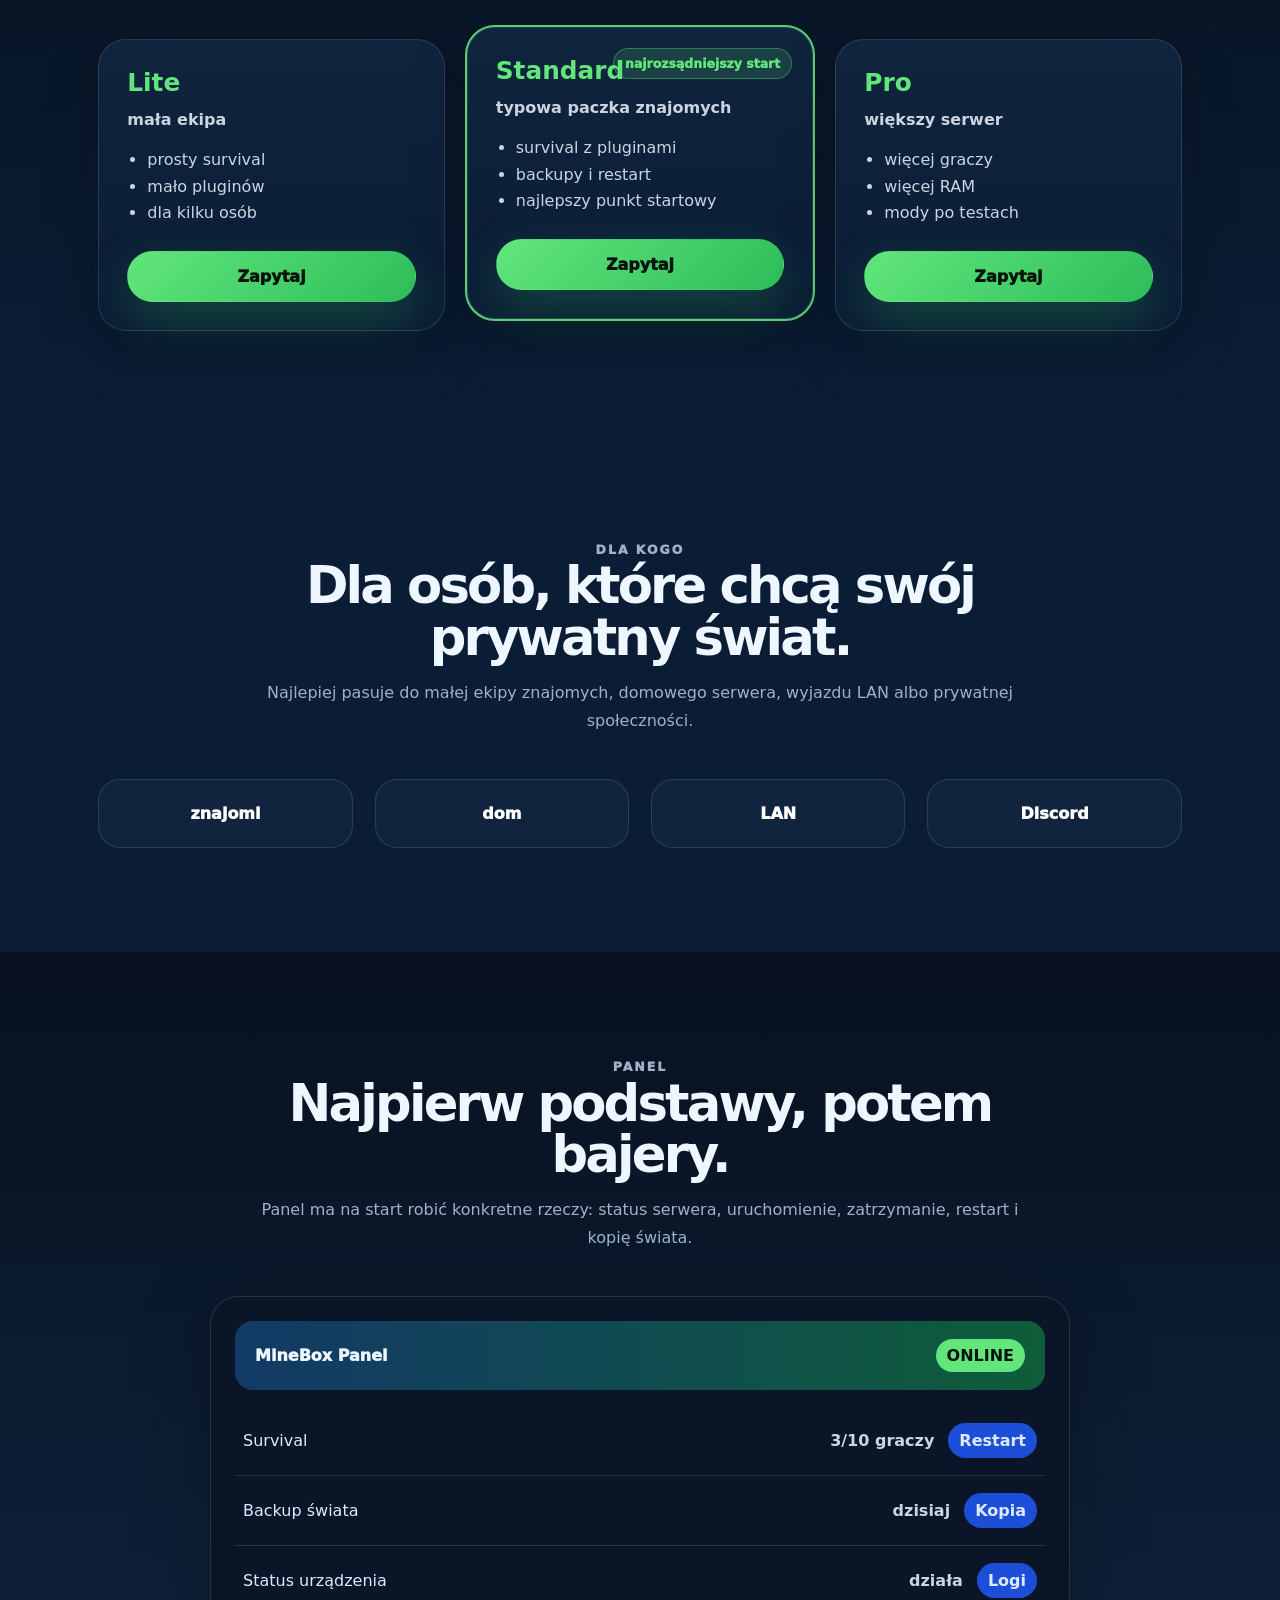
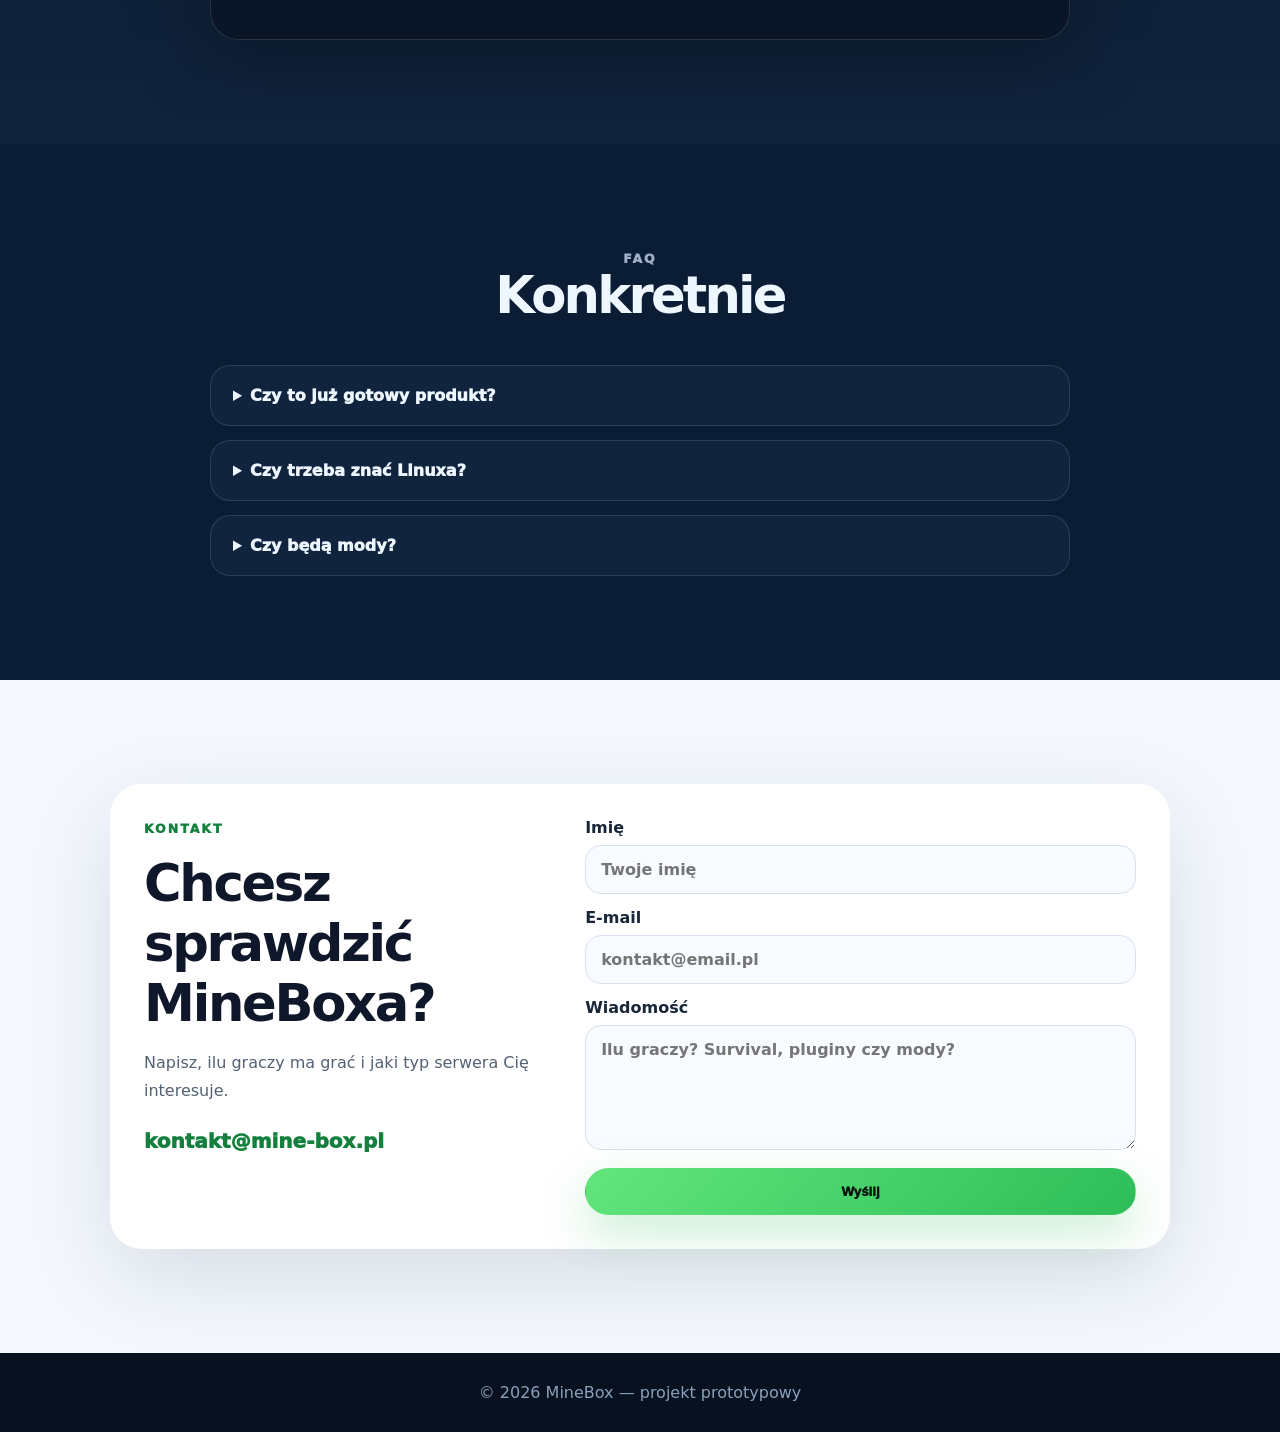
==== commit 37810c49: "Uprość treści strony MineBox" ====
--- a/strona-www/index.html
+++ b/strona-www/index.html
@@ -1,171 +1,169 @@
 <!doctype html>
 <html lang="pl">
 <head>
-  <meta charset="utf-8" />
-  <meta name="viewport" content="width=device-width, initial-scale=1" />
+  <meta charset="utf-8">
+  <meta name="viewport" content="width=device-width, initial-scale=1">
   <title>MineBox — prywatny serwer Minecraft w pudełku</title>
-  <meta name="description" content="MineBox to fizyczny serwer Minecraft w pudełku dla znajomych, rodziny i małych społeczności. Podłącz, ustaw świat w panelu i graj." />
-  <link rel="preconnect" href="https://fonts.googleapis.com">
-  <link rel="preconnect" href="https://fonts.gstatic.com" crossorigin>
-  <link href="https://fonts.googleapis.com/css2?family=Inter:wght@400;600;700;800;900&display=swap" rel="stylesheet">
-  <link rel="stylesheet" href="style.css" />
-  <link rel="stylesheet" href="dodatki.css" />
+  <meta name="description" content="MineBox to fizyczne urządzenie do uruchamiania prywatnego serwera Minecraft dla znajomych.">
+  <link rel="stylesheet" href="style.css">
 </head>
 <body>
   <header class="site-header">
-    <nav class="nav container">
-      <a class="brand" href="#top"><span class="brand-cube"></span><span>MineBox</span></a>
-      <button class="nav-toggle" aria-label="Otwórz menu" aria-expanded="false">☰</button>
+    <nav class="nav-wrap">
+      <a class="brand" href="#top"><span class="brand-mark"></span>MineBox</a>
+      <button class="nav-toggle" aria-label="Menu"><span></span><span></span><span></span></button>
       <div class="nav-links">
-        <a href="#jak-dziala">Jak działa</a>
-        <a href="#mapa">Mapa</a>
-        <a href="#dla-kogo">Dla kogo</a>
-        <a href="#modele">Modele</a>
-        <a href="#faq">FAQ</a>
-        <a href="#kontakt">Kontakt</a>
+        <a href="#co-to">Co to jest</a>
+        <a href="#how">Jak działa</a>
+        <a href="#models">Wersje</a>
+        <a href="#panel">Panel</a>
+        <a class="nav-cta" href="#contact">Kontakt</a>
       </div>
     </nav>
   </header>
 
   <main id="top">
-    <section class="hero section">
-      <div class="container hero-grid">
-        <div class="hero-copy">
-          <p class="eyebrow">MineBox • prywatny serwer gry</p>
-          <h1>Własny serwer Minecraft w pudełku.</h1>
-          <p class="lead">MineBox to fizyczne urządzenie dla ekipy, która chce mieć swój świat bez ręcznego ustawiania Linuxa, Javy, plików i portów.</p>
-          <div class="hero-actions">
-            <a class="btn btn-primary" href="#kontakt">Zapytaj o MineBoxa</a>
-            <a class="btn btn-ghost" href="#jak-dziala">Zobacz jak działa</a>
-          </div>
-          <div class="trust-row">
-            <span>⚡ start świata z panelu</span>
-            <span>🧩 pluginy i mody</span>
-            <span>💾 backupy</span>
-          </div>
+    <section class="hero">
+      <div class="hero-copy">
+        <p class="eyebrow">Projekt MineBox</p>
+        <h1>Serwer Minecraft bez stawiania go od zera.</h1>
+        <p class="lead">MineBox to mały fizyczny serwer dla osób, które chcą grać ze znajomymi na własnym świecie, ale nie chcą ręcznie konfigurować plików, Javy i komend.</p>
+        <div class="hero-actions">
+          <a class="btn primary" href="#contact">Zapytaj o prototyp</a>
+          <a class="btn ghost" href="#how">Zobacz schemat</a>
         </div>
-        <div class="hero-image-card">
-          <img src="grafiki/hero-minebox.svg" alt="MineBox jako prywatny serwer Minecraft w pudełku">
+        <div class="chips">
+          <span>fizyczny box</span>
+          <span>prosty panel</span>
+          <span>świat dla ekipy</span>
         </div>
+      </div>
+      <div class="hero-card">
+        <img src="grafiki/hero-minebox.svg" alt="Grafika przedstawiająca MineBox">
       </div>
     </section>
 
-    <section class="stats strip">
-      <div class="container stats-grid">
-        <div><strong>LAN</strong><span>dla znajomych</span></div>
-        <div><strong>Panel</strong><span>start, stop, backup</span></div>
-        <div><strong>Box</strong><span>fizyczny serwer</span></div>
-        <div><strong>Świat</strong><span>pod Twoją ekipę</span></div>
+    <section class="stats" id="co-to">
+      <div><strong>Urządzenie</strong><span>serwer stoi u Ciebie</span></div>
+      <div><strong>Panel</strong><span>start, stop, backup</span></div>
+      <div><strong>Minecraft</strong><span>świat dla znajomych</span></div>
+      <div><strong>Prototyp</strong><span>projekt w budowie</span></div>
+    </section>
+
+    <section id="how" class="section">
+      <div class="section-head">
+        <p class="eyebrow">Jak działa</p>
+        <h2>Prosty pomysł, bez lania wody.</h2>
+        <p>MineBox ma robić techniczne rzeczy pod spodem, a użytkownik ma mieć tylko kilka prostych przycisków.</p>
+      </div>
+      <div class="steps-grid">
+        <article class="step-card">
+          <img src="grafiki/podlacz.svg" alt="Podłączenie MineBox">
+          <h3>1. Podłączasz</h3>
+          <p>MineBox dostaje zasilanie i internet. Urządzenie startuje i jest gotowe do konfiguracji.</p>
+        </article>
+        <article class="step-card">
+          <img src="grafiki/kliknij.svg" alt="Panel MineBox">
+          <h3>2. Ustawiasz</h3>
+          <p>W panelu wybierasz nazwę serwera, wersję gry i podstawowe opcje świata.</p>
+        </article>
+        <article class="step-card">
+          <img src="grafiki/graj.svg" alt="Gra na serwerze">
+          <h3>3. Gracie</h3>
+          <p>Znajomi dostają adres serwera i mogą wejść do wspólnego świata.</p>
+        </article>
       </div>
     </section>
 
-    <section id="jak-dziala" class="section">
-      <div class="container">
-        <div class="section-head">
-          <p class="eyebrow">Prosty schemat</p>
-          <h2>Jak działa MineBox?</h2>
-          <p>Użytkownik nie musi znać komend. MineBox ma ukryć technikalia i dać prosty sposób na uruchomienie prywatnego serwera.</p>
-        </div>
-        <div class="flow-map">
-          <div class="flow-node"><span>🔌</span><strong>Podłączasz box</strong><small>prąd + internet</small></div>
-          <div class="flow-arrow">→</div>
-          <div class="flow-node"><span>🖥️</span><strong>Wchodzisz w panel</strong><small>nazwa, wersja, RAM</small></div>
-          <div class="flow-arrow">→</div>
-          <div class="flow-node"><span>🟩</span><strong>MineBox odpala serwer</strong><small>pliki, EULA, Java</small></div>
-          <div class="flow-arrow">→</div>
-          <div class="flow-node"><span>⛏️</span><strong>Gracie razem</strong><small>adres dla ekipy</small></div>
-        </div>
-        <div class="steps">
-          <article class="step-card"><span class="step-number">1</span><h3>Podłącz</h3><p>Box stoi w domu, biurze albo przy ekipie. Wpinasz zasilanie i internet.</p></article>
-          <article class="step-card"><span class="step-number">2</span><h3>Ustaw</h3><p>W panelu wybierasz nazwę, tryb gry, wersję, ilość pamięci i podstawowe opcje.</p></article>
-          <article class="step-card"><span class="step-number">3</span><h3>Uruchom</h3><p>MineBox przygotowuje serwer i uruchamia go bez ręcznego wpisywania komend.</p></article>
-          <article class="step-card"><span class="step-number">4</span><h3>Zarządzaj</h3><p>Masz status, logi, restart, backupy i miejsce na późniejsze dodatki.</p></article>
-        </div>
+    <section class="map-section">
+      <div class="section-head">
+        <p class="eyebrow">Schemat</p>
+        <h2>Panel, box i gra w jednym układzie.</h2>
+        <p>Na start najważniejsze są trzy rzeczy: fizyczny box, prosty panel oraz stabilne uruchamianie serwera.</p>
+      </div>
+      <img class="map-img" src="grafiki/minebox-mapa.svg" alt="Schemat działania MineBox">
+    </section>
+
+    <section id="models" class="section models">
+      <div class="section-head">
+        <p class="eyebrow">Wersje robocze</p>
+        <h2>Nie sprzedajemy bajek. Najpierw testy.</h2>
+        <p>Podział poniżej to kierunek oferty. Finalne parametry będą zależeć od testów sprzętu i realnego obciążenia.</p>
+      </div>
+      <div class="pricing">
+        <article class="price-card">
+          <h3>Lite</h3>
+          <p>mała ekipa</p>
+          <ul><li>prosty survival</li><li>mało pluginów</li><li>dla kilku osób</li></ul>
+          <a class="btn primary" href="#contact">Zapytaj</a>
+        </article>
+        <article class="price-card featured">
+          <span class="badge">najrozsądniejszy start</span>
+          <h3>Standard</h3>
+          <p>typowa paczka znajomych</p>
+          <ul><li>survival z pluginami</li><li>backupy i restart</li><li>najlepszy punkt startowy</li></ul>
+          <a class="btn primary" href="#contact">Zapytaj</a>
+        </article>
+        <article class="price-card">
+          <h3>Pro</h3>
+          <p>większy serwer</p>
+          <ul><li>więcej graczy</li><li>więcej RAM</li><li>mody po testach</li></ul>
+          <a class="btn primary" href="#contact">Zapytaj</a>
+        </article>
       </div>
     </section>
 
-    <section id="mapa" class="section showcase-section">
-      <div class="container">
-        <div class="showcase-card">
-          <img class="showcase-image" src="grafiki/minebox-mapa.svg" alt="Mapa działania MineBox">
-          <div class="showcase-copy">
-            <p class="eyebrow">Wizualnie</p>
-            <h2>Cały pomysł w jednym obrazku.</h2>
-            <p>MineBox łączy fizyczny serwer, prosty panel i świat Minecrafta. Klient kupuje urządzenie, podłącza je i zarządza swoim serwerem bez technicznego chaosu.</p>
-            <div class="showcase-points">
-              <div>🟩 jasne dla rodziców, graczy i małych ekip</div>
-              <div>🟩 dobre pod sprzedaż fizycznego urządzenia</div>
-              <div>🟩 gotowe do użycia w ofercie i social mediach</div>
-            </div>
-          </div>
-        </div>
+    <section class="audience section">
+      <div class="section-head">
+        <p class="eyebrow">Dla kogo</p>
+        <h2>Dla osób, które chcą swój prywatny świat.</h2>
+        <p>Najlepiej pasuje do małej ekipy znajomych, domowego serwera, wyjazdu LAN albo prywatnej społeczności.</p>
+      </div>
+      <div class="audience-grid"><div>znajomi</div><div>dom</div><div>LAN</div><div>Discord</div></div>
+    </section>
+
+    <section id="panel" class="section panel-section">
+      <div class="section-head">
+        <p class="eyebrow">Panel</p>
+        <h2>Najpierw podstawy, potem bajery.</h2>
+        <p>Panel ma na start robić konkretne rzeczy: status serwera, uruchomienie, zatrzymanie, restart i kopię świata.</p>
+      </div>
+      <div class="panel-demo">
+        <div class="panel-top"><span>MineBox Panel</span><strong>ONLINE</strong></div>
+        <div class="panel-row"><span>Survival</span><b>3/10 graczy</b><em>Restart</em></div>
+        <div class="panel-row"><span>Backup świata</span><b>dzisiaj</b><em>Kopia</em></div>
+        <div class="panel-row"><span>Status urządzenia</span><b>działa</b><em>Logi</em></div>
       </div>
     </section>
 
-    <section class="section product-section">
-      <div class="container product-grid">
-        <div class="product-art" aria-hidden="true"><div class="box3d"><div class="box-top">MineBox</div><div class="box-front"><span></span><span></span><span></span></div><div class="box-side"><i></i><i></i></div></div><div class="cable"></div><div class="router">LAN / Wi‑Fi</div></div>
-        <div>
-          <p class="eyebrow">Produkt fizyczny</p>
-          <h2>Sprzęt, panel i serwer w jednym ekosystemie.</h2>
-          <p>MineBox ma być gotowym zestawem dla osób, które chcą grać na swoim świecie, ale nie chcą samodzielnie stawiać serwera od zera.</p>
-          <div class="feature-list light">
-            <div>✅ prywatny świat dla konkretnej ekipy</div>
-            <div>✅ prosty panel zamiast ręcznych komend</div>
-            <div>✅ możliwość rozwoju o zdalny panel klienta</div>
-          </div>
-        </div>
+    <section id="faq" class="section faq">
+      <div class="section-head"><p class="eyebrow">FAQ</p><h2>Konkretnie</h2></div>
+      <div class="faq-list">
+        <details><summary>Czy to już gotowy produkt?</summary><p>Nie. To projekt w fazie prototypu. Strona ma pokazywać kierunek i zbierać zainteresowanie.</p></details>
+        <details><summary>Czy trzeba znać Linuxa?</summary><p>Docelowo nie. Użytkownik ma korzystać z panelu, a nie ręcznie wpisywać komendy.</p></details>
+        <details><summary>Czy będą mody?</summary><p>Tak, ale dopiero po testach wydajności. Duże paczki modów wymagają mocniejszego sprzętu.</p></details>
       </div>
     </section>
 
-    <section id="dla-kogo" class="section dark-panel">
-      <div class="container feature-grid">
-        <div><p class="eyebrow">Dla kogo?</p><h2>Dla ekip, które chcą swój świat.</h2><p>MineBox pasuje do paczki znajomych, rodziny, szkoły, małej społeczności Discord albo wyjazdu LAN.</p></div>
-        <div class="feature-list">
-          <div>✅ prywatny serwer bez typowego hostingu</div>
-          <div>✅ szybkie światy survival / creative / modded</div>
-          <div>✅ lokalna kontrola nad sprzętem i danymi</div>
-          <div>✅ mniej technicznej konfiguracji dla użytkownika</div>
+    <section id="contact" class="section contact-section">
+      <div class="contact-card">
+        <div>
+          <p class="eyebrow">Kontakt</p>
+          <h2>Chcesz sprawdzić MineBoxa?</h2>
+          <p>Napisz, ilu graczy ma grać i jaki typ serwera Cię interesuje.</p>
+          <p class="mail">kontakt@mine-box.pl</p>
         </div>
+        <form action="mailto:kontakt@mine-box.pl" method="post" enctype="text/plain">
+          <label>Imię<input name="imie" required placeholder="Twoje imię"></label>
+          <label>E-mail<input type="email" name="email" required placeholder="kontakt@email.pl"></label>
+          <label>Wiadomość<textarea name="wiadomosc" rows="5" placeholder="Ilu graczy? Survival, pluginy czy mody?"></textarea></label>
+          <button class="btn primary" type="submit">Wyślij</button>
+        </form>
       </div>
     </section>
-
-    <section id="modele" class="section">
-      <div class="container">
-        <div class="section-head"><p class="eyebrow">Planowane modele</p><h2>Dobierz MineBoxa pod wielkość ekipy</h2><p>Parametry i ceny będą dopasowane po testach prototypu. Na start strona pokazuje logiczny podział oferty.</p></div>
-        <div class="pricing">
-          <article class="price-card"><div class="model-icon">🌱</div><h3>MineBox Lite</h3><p class="price">2–5 graczy</p><ul><li>mały survival</li><li>podstawowy panel</li><li>backupy świata</li></ul><a href="#kontakt" class="btn btn-small">Zapytaj</a></article>
-          <article class="price-card featured"><span class="badge">Najlepszy start</span><div class="model-icon">⚡</div><h3>MineBox Standard</h3><p class="price">5–10 graczy</p><ul><li>survival + pluginy</li><li>adres serwera</li><li>logi i kopie</li></ul><a href="#kontakt" class="btn btn-primary btn-small">Zapytaj</a></article>
-          <article class="price-card"><div class="model-icon">🚀</div><h3>MineBox Pro</h3><p class="price">10–20 graczy</p><ul><li>więcej RAM i miejsca</li><li>mody / paczki modów</li><li>dla większej społeczności</li></ul><a href="#kontakt" class="btn btn-small">Zapytaj</a></article>
-        </div>
-      </div>
-    </section>
-
-    <section id="galeria" class="section gallery-section">
-      <div class="container">
-        <div class="section-head"><p class="eyebrow">Proces</p><h2>Podłącz. Kliknij. Graj.</h2><p>Trzy proste kroki, które mają tłumaczyć produkt bez technicznego języka.</p></div>
-        <div class="gallery-grid">
-          <article class="gallery-card"><img class="gallery-img" src="grafiki/podlacz.svg" alt="Podłącz MineBox"><h3>Podłącz</h3><p>Prąd, internet i gotowe. Box stoi u Ciebie lub u klienta.</p></article>
-          <article class="gallery-card"><img class="gallery-img" src="grafiki/kliknij.svg" alt="Kliknij w panelu MineBox"><h3>Kliknij</h3><p>Panel pokazuje serwer, graczy, status i backupy.</p></article>
-          <article class="gallery-card"><img class="gallery-img" src="grafiki/graj.svg" alt="Graj ze znajomymi na serwerze"><h3>Graj</h3><p>Ekipa łączy się z adresem serwera i wchodzi do świata.</p></article>
-        </div>
-        <div class="cta-band"><div><h3>Chcesz zobaczyć prototyp?</h3><p>Napisz, ilu graczy ma grać i czy chcesz mody albo pluginy.</p></div><a class="btn btn-ghost" href="#kontakt">Napisz do nas</a></div>
-      </div>
-    </section>
-
-    <section id="panel" class="section panel-preview">
-      <div class="container panel-grid">
-        <div><p class="eyebrow">Panel klienta</p><h2>Zarządzanie serwerem z przeglądarki.</h2><p>Docelowy panel klienta pokaże status urządzenia, serwery, backupy, logi i podstawowe akcje administracyjne.</p></div>
-        <div class="mock-panel"><div class="mock-top"></div><div class="mock-row online"><span>Survival</span><strong>ONLINE</strong></div><div class="mock-row"><span>Gracze</span><strong>4/10</strong></div><div class="mock-row"><span>Backup</span><strong>Dzisiaj</strong></div><div class="mock-row"><span>Akcja</span><strong>Restart / Stop</strong></div></div>
-      </div>
-    </section>
-
-    <section id="faq" class="section"><div class="container"><div class="section-head"><p class="eyebrow">FAQ</p><h2>Najczęstsze pytania</h2></div><div class="faq-list"><details><summary>Czy MineBox zastępuje hosting Minecraft?</summary><p>MineBox idzie w stronę fizycznego urządzenia z prostym panelem. Hosting online może być osobną usługą w kolejnym etapie.</p></details><details><summary>Czy użytkownik musi znać Linuxa?</summary><p>Nie taki jest cel. Użytkownik ma klikać w panelu, a techniczne rzeczy mają dziać się pod spodem.</p></details><details><summary>Czy da się mieć pluginy i mody?</summary><p>Tak. Pluginy i mody są częścią planu, ale większe paczki modów będą wymagały mocniejszej wersji urządzenia.</p></details><details><summary>Czy będzie zdalne logowanie?</summary><p>Tak, docelowo panel klienta może działać pod adresem panel.mine-box.pl i łączyć się z fizycznym MineBoxem.</p></details></div></div></section>
-
-    <section id="kontakt" class="section contact-section"><div class="container contact-grid"><div><p class="eyebrow">Kontakt</p><h2>Chcesz MineBoxa?</h2><p>Napisz, ilu graczy ma grać, czy potrzebujesz pluginów/modów i gdzie box ma stać.</p><p class="contact-mail">kontakt@mine-box.pl</p></div><form class="contact-form" action="mailto:kontakt@mine-box.pl" method="post" enctype="text/plain"><label>Imię<input name="imie" placeholder="Twoje imię" required></label><label>E-mail<input type="email" name="email" placeholder="kontakt@email.pl" required></label><label>Jaki MineBox?<select name="model"><option>Lite — mała ekipa</option><option>Standard — najlepszy start</option><option>Pro — większa ekipa / mody</option><option>Nie wiem — proszę o doradzenie</option></select></label><label>Wiadomość<textarea name="wiadomosc" rows="5" placeholder="Napisz: ilu graczy, czy mają być mody/pluginy i do czego chcesz użyć MineBoxa."></textarea></label><button class="btn btn-primary" type="submit">Wyślij zapytanie</button></form></div></section>
   </main>
 
-  <footer class="footer"><div class="container footer-grid"><strong>MineBox</strong><span>Podłącz. Kliknij. Graj.</span><span>© 2026 mine-box.pl</span></div></footer>
+  <footer>© 2026 MineBox — projekt prototypowy</footer>
   <script src="script.js"></script>
 </body>
 </html>
--- a/strona-www/style.css
+++ b/strona-www/style.css
@@ -1,29 +1 @@
-:root{
-  --bg:#07111f;
-  --bg2:#0d1b2f;
-  --card:#ffffff;
-  --text:#122033;
-  --muted:#607089;
-  --green:#5fcf65;
-  --green2:#2b9348;
-  --blue:#1d4ed8;
-  --orange:#ff9f1c;
-  --yellow:#ffd166;
-  --purple:#a855f7;
-  --line:rgba(255,255,255,.16);
-  --shadow:0 24px 80px rgba(0,0,0,.22);
-}
-*{box-sizing:border-box}
-html{scroll-behavior:smooth}
-body{margin:0;font-family:Inter,system-ui,-apple-system,Segoe UI,sans-serif;background:#eef7ff;color:var(--text)}
-a{color:inherit;text-decoration:none}
-.container{width:min(1160px,92%);margin:0 auto}
-.section{padding:86px 0}
-.site-header{position:sticky;top:0;z-index:30;background:rgba(7,17,31,.82);backdrop-filter:blur(18px);border-bottom:1px solid var(--line)}
-.nav{display:flex;align-items:center;justify-content:space-between;min-height:72px;color:#fff}
-.brand{display:flex;align-items:center;gap:12px;font-weight:900;font-size:1.35rem;letter-spacing:.2px}
-.brand-cube{width:34px;height:34px;border-radius:9px;background:linear-gradient(135deg,#7ee081,#2b9348);box-shadow:inset 0 -8px 0 rgba(0,0,0,.12),0 8px 22px rgba(95,207,101,.3)}
-.nav-links{display:flex;align-items:center;gap:22px;font-weight:700;font-size:.94rem;color:rgba(255,255,255,.84)}
-.nav-links a:hover{color:#fff}.login-link{padding:10px 15px;border:1px solid var(--line);border-radius:999px;background:rgba(255,255,255,.08)}.nav-toggle{display:none;background:transparent;border:0;color:white;font-size:1.8rem}
-.hero{position:relative;overflow:hidden;background:radial-gradient(circle at 78% 18%,rgba(255,209,102,.45),transparent 24%),linear-gradient(180deg,#0b1a2d 0%,#0e2740 56%,#0c5f7a 100%);color:white;padding-top:106px}.hero:after{content:"";position:absolute;inset:auto -10% -90px -10%;height:220px;background:#eef7ff;border-radius:50% 50% 0 0/70% 70% 0 0}.hero-grid{position:relative;z-index:2;display:grid;grid-template-columns:1.05fr .95fr;gap:52px;align-items:center}.eyebrow{margin:0 0 12px;color:#7ee081;text-transform:uppercase;letter-spacing:.16em;font-size:.78rem;font-weight:900}h1,h2,h3,p{margin-top:0}h1{font-size:clamp(2.7rem,6vw,5.6rem);line-height:.92;letter-spacing:-.06em;margin-bottom:22px;text-shadow:0 10px 0 rgba(0,0,0,.16)}h2{font-size:clamp(2rem,4vw,3.45rem);line-height:1;letter-spacing:-.045em;margin-bottom:18px}h3{font-size:1.35rem;margin-bottom:10px}.lead{font-size:1.2rem;line-height:1.7;color:rgba(255,255,255,.82);max-width:640px}.hero-actions{display:flex;gap:14px;flex-wrap:wrap;margin:30px 0}.btn{display:inline-flex;align-items:center;justify-content:center;border-radius:999px;padding:15px 22px;font-weight:900;border:1px solid rgba(18,32,51,.12);box-shadow:0 14px 30px rgba(0,0,0,.14);transition:.2s transform,.2s box-shadow}.btn:hover{transform:translateY(-2px);box-shadow:0 20px 45px rgba(0,0,0,.18)}.btn-primary{background:linear-gradient(135deg,#7ee081,#2b9348);color:#06120b}.btn-ghost{color:#fff;background:rgba(255,255,255,.1);border-color:var(--line)}.btn-small{padding:12px 18px;font-size:.92rem}.trust-row{display:flex;gap:14px;flex-wrap:wrap;color:rgba(255,255,255,.86);font-weight:800}.trust-row span{background:rgba(255,255,255,.1);border:1px solid var(--line);border-radius:999px;padding:10px 13px}.hero-visual{min-height:520px;position:relative}.island{position:absolute;inset:0;border-radius:42px;background:radial-gradient(circle at 50% 65%,#29a8c5 0 22%,transparent 23%),radial-gradient(circle at 48% 62%,#7ee081 0 24%,#207647 25% 34%,transparent 35%);filter:drop-shadow(0 36px 55px rgba(0,0,0,.35))}.sun{position:absolute;right:34px;top:18px;width:86px;height:86px;border-radius:50%;background:var(--yellow);box-shadow:0 0 60px rgba(255,209,102,.8)}.cloud{position:absolute;background:white;border-radius:999px;opacity:.88}.cloud:before,.cloud:after{content:"";position:absolute;background:white;border-radius:50%}.cloud-one{width:112px;height:36px;top:65px;left:12px}.cloud-one:before{width:50px;height:50px;left:16px;top:-24px}.cloud-one:after{width:64px;height:64px;right:10px;top:-34px}.cloud-two{width:90px;height:30px;right:115px;top:150px;opacity:.72}.cloud-two:before{width:42px;height:42px;left:14px;top:-20px}.cloud-two:after{width:50px;height:50px;right:7px;top:-24px}.volcano{position:absolute;left:50%;top:50%;transform:translate(-50%,-42%);width:260px;height:270px;background:linear-gradient(140deg,#314055,#141b28);clip-path:polygon(50% 0,92% 100%,8% 100%);border-radius:32px}.volcano:before{content:"TWÓJ\A SERWER";white-space:pre;position:absolute;left:50%;top:47%;transform:translate(-50%,-50%);font-weight:950;font-size:1.55rem;text-align:center;line-height:1;color:white;text-shadow:0 4px 0 rgba(0,0,0,.3)}.lava{position:absolute;left:48%;top:22%;width:28px;height:210px;background:linear-gradient(#ffd166,#ff5c00);border-radius:20px;box-shadow:0 0 28px #ff7b00}.lava-two{left:60%;top:45%;width:18px;height:110px}.portal{position:absolute;left:50%;bottom:8px;transform:translateX(-50%);width:80px;height:100px;border-radius:44px 44px 16px 16px;background:radial-gradient(circle,#cf7cff,#4b0aa8 60%,#120033);box-shadow:0 0 40px #a855f7}.server-rack{position:absolute;left:132px;bottom:116px;width:82px;height:120px;background:#121827;border-radius:14px;padding:12px;box-shadow:0 16px 25px rgba(0,0,0,.35)}.server-rack span{display:block;height:22px;margin-bottom:10px;border-radius:6px;background:linear-gradient(90deg,#233044,#4a607e)}.server-rack span:after{content:"";display:block;width:10px;height:10px;border-radius:50%;background:#7ee081;margin-left:8px;transform:translateY(6px)}.cube{position:absolute;width:58px;height:58px;border-radius:8px;background:#5fcf65;box-shadow:inset 0 -18px 0 rgba(0,0,0,.18),0 18px 30px rgba(0,0,0,.25)}.grass{right:120px;bottom:158px}.creeper{left:90px;top:235px;background:#6bd66f}.creeper:before{content:"▐ ▌";position:absolute;left:12px;top:10px;color:#0a2c11;font-weight:900}.water{position:absolute;left:18%;right:18%;bottom:58px;height:28px;border-radius:50%;background:rgba(126,210,255,.9);filter:blur(8px)}.strip{position:relative;z-index:5;margin-top:-28px;padding:0}.stats-grid{display:grid;grid-template-columns:repeat(4,1fr);gap:14px;background:white;border-radius:26px;box-shadow:var(--shadow);padding:24px}.stats-grid div{padding:18px;border-radius:20px;background:#f2f8ff}.stats-grid strong{display:block;font-size:1.9rem;font-weight:950}.stats-grid span{color:var(--muted);font-weight:800}.section-head{text-align:center;max-width:760px;margin:0 auto 42px}.section-head p{color:var(--muted);line-height:1.7}.flow-map{display:grid;grid-template-columns:1fr auto 1fr auto 1fr auto 1fr;gap:12px;align-items:center;margin:0 0 28px}.flow-node{background:white;border-radius:24px;padding:22px;text-align:center;box-shadow:0 18px 55px rgba(18,32,51,.1);border:1px solid rgba(18,32,51,.08)}.flow-node span{display:block;font-size:2rem;margin-bottom:8px}.flow-node strong{display:block}.flow-node small{color:var(--muted);font-weight:800}.flow-arrow{font-size:2rem;font-weight:950;color:#2b9348}.steps{display:grid;grid-template-columns:repeat(4,1fr);gap:18px}.step-card,.price-card,.mock-panel,.contact-form,.faq-list details,.gallery-card{background:white;border-radius:28px;padding:28px;box-shadow:0 18px 55px rgba(18,32,51,.1);border:1px solid rgba(18,32,51,.08)}.step-number{display:grid;place-items:center;width:46px;height:46px;border-radius:16px;background:#dff8e1;color:#166534;font-weight:950;margin-bottom:18px}.step-card p,.price-card li,.dark-panel p,.panel-preview p,.contact-section p,.product-section p,.gallery-card p{color:var(--muted);line-height:1.7}.product-section{background:linear-gradient(180deg,#eef7ff,#fff)}.product-grid{display:grid;grid-template-columns:1fr 1fr;gap:42px;align-items:center}.product-art{min-height:390px;position:relative;border-radius:34px;background:radial-gradient(circle at 50% 70%,rgba(41,168,197,.6),transparent 26%),linear-gradient(135deg,#102641,#0c5f7a);box-shadow:var(--shadow);overflow:hidden}.product-art:before{content:"";position:absolute;left:50%;bottom:48px;transform:translateX(-50%);width:360px;height:110px;background:#2b9348;border-radius:50%;box-shadow:inset 0 -30px 0 rgba(0,0,0,.16)}.box3d{position:absolute;left:50%;top:48%;width:250px;height:210px;transform:translate(-50%,-50%) rotate(-6deg);filter:drop-shadow(0 30px 30px rgba(0,0,0,.35))}.box-top{position:absolute;left:34px;top:0;width:170px;height:70px;background:#273449;color:#7ee081;font-weight:950;display:grid;place-items:center;transform:skewX(-28deg);border-radius:14px 20px 6px 10px}.box-front{position:absolute;left:20px;top:65px;width:170px;height:140px;background:#111827;border-radius:12px;padding:28px}.box-front span{display:block;height:20px;border-radius:8px;background:#374151;margin-bottom:18px}.box-front span:after{content:"";display:block;width:10px;height:10px;background:#7ee081;border-radius:50%;transform:translate(115px,5px)}.box-side{position:absolute;left:190px;top:45px;width:72px;height:142px;background:#07111f;transform:skewY(-34deg);border-radius:8px}.box-side i{display:block;width:32px;height:32px;border-radius:50%;background:#cf7cff;margin:27px auto 0}.cable{position:absolute;left:80px;right:95px;bottom:92px;height:8px;background:#07111f;border-radius:999px}.router{position:absolute;right:54px;bottom:63px;background:white;color:#102033;border-radius:16px;padding:14px 18px;font-weight:950}.dark-panel{background:linear-gradient(135deg,#07111f,#102641);color:white}.feature-grid{display:grid;grid-template-columns:1fr 1fr;gap:34px;align-items:center}.feature-list{display:grid;gap:14px}.feature-list div{background:rgba(255,255,255,.09);border:1px solid var(--line);border-radius:20px;padding:18px;font-weight:850}.feature-list.light div{background:#f2f8ff;border-color:rgba(18,32,51,.08);color:#122033}.pricing{display:grid;grid-template-columns:repeat(3,1fr);gap:22px}.price-card{position:relative}.price-card.featured{transform:scale(1.04);border:2px solid rgba(95,207,101,.7)}.badge{position:absolute;right:20px;top:18px;background:#dff8e1;color:#166534;border-radius:999px;padding:8px 12px;font-size:.78rem;font-weight:950}.model-icon{font-size:2rem;width:58px;height:58px;display:grid;place-items:center;border-radius:20px;background:#f2f8ff;margin-bottom:14px}.price{font-size:1.8rem;font-weight:950;color:#166534}.price-card ul{padding-left:20px;min-height:96px}.gallery-section{background:#f7fbff}.gallery-grid{display:grid;grid-template-columns:repeat(3,1fr);gap:22px}.mini-graphic{height:210px;border-radius:24px;margin-bottom:20px;position:relative;overflow:hidden;background:linear-gradient(135deg,#102641,#0c5f7a)}.mini-graphic:after{content:"";position:absolute;left:50%;bottom:28px;transform:translateX(-50%);width:170px;height:58px;border-radius:50%;background:#2b9348}.plug:before{content:"🔌";position:absolute;left:50%;top:44%;transform:translate(-50%,-50%);font-size:5rem;z-index:2}.panelpic:before{content:"";position:absolute;left:42px;right:42px;top:46px;height:118px;background:#07111f;border-radius:18px;box-shadow:inset 0 36px 0 #1d4ed8;z-index:2}.panelpic:after{content:"ONLINE";position:absolute;left:50%;top:100px;transform:translateX(-50%);background:#dff8e1;color:#166534;border-radius:999px;padding:8px 14px;font-weight:950;z-index:3}.play:before{content:"⛏️";position:absolute;left:50%;top:44%;transform:translate(-50%,-50%);font-size:5rem;z-index:2}.panel-preview{background:#dff4ff}.panel-grid{display:grid;grid-template-columns:1fr 1fr;gap:36px;align-items:center}.mock-panel{background:#0b1220;color:white}.mock-top{height:44px;border-radius:16px;background:linear-gradient(90deg,#1d4ed8,#5fcf65);margin-bottom:18px}.mock-row{display:flex;justify-content:space-between;padding:16px;border-bottom:1px solid rgba(255,255,255,.12);color:rgba(255,255,255,.85)}.mock-row.online strong{color:#7ee081}.faq-list{display:grid;gap:12px;background:transparent;box-shadow:none;border:0;padding:0;max-width:860px;margin:0 auto}.faq-list details{padding:0;overflow:hidden}.faq-list summary{cursor:pointer;font-weight:900;padding:22px 26px}.faq-list p{padding:0 26px 24px;color:var(--muted);line-height:1.7}.contact-section{background:linear-gradient(180deg,#eef7ff,#fff)}.contact-grid{display:grid;grid-template-columns:.85fr 1.15fr;gap:34px}.contact-mail{font-weight:950;color:#166534;font-size:1.3rem}.contact-form{display:grid;gap:15px}.contact-form label{font-weight:850;color:#233044}.contact-form input,.contact-form select,.contact-form textarea{width:100%;margin-top:8px;border:1px solid rgba(18,32,51,.15);border-radius:16px;padding:14px 15px;font:inherit;background:#f8fbff}.footer{background:#07111f;color:white;padding:32px 0}.footer-grid{display:flex;justify-content:space-between;gap:18px;flex-wrap:wrap;color:rgba(255,255,255,.75)}.footer strong{color:white}
-@media(max-width:900px){.nav-toggle{display:block}.nav-links{display:none;position:absolute;left:4%;right:4%;top:74px;padding:18px;background:#0b1220;border-radius:20px;box-shadow:var(--shadow);flex-direction:column;align-items:flex-start}.nav-links.open{display:flex}.hero-grid,.feature-grid,.panel-grid,.contact-grid,.product-grid{grid-template-columns:1fr}.hero-visual{min-height:430px}.stats-grid,.steps,.pricing,.gallery-grid{grid-template-columns:1fr}.flow-map{grid-template-columns:1fr}.flow-arrow{transform:rotate(90deg);text-align:center}.price-card.featured{transform:none}.section{padding:64px 0}}
+:root{--bg:#07111f;--bg2:#0b1d35;--panel:#10243e;--panel2:#132d4f;--text:#eef6ff;--muted:#9fb1c8;--green:#62e67c;--green2:#2dbd59;--blue:#38bdf8;--line:rgba(255,255,255,.12);--shadow:0 24px 80px rgba(0,0,0,.28);--radius:28px}*{box-sizing:border-box}html{scroll-behavior:smooth}body{margin:0;font-family:Inter,system-ui,-apple-system,Segoe UI,Arial,sans-serif;background:var(--bg);color:var(--text)}a{color:inherit;text-decoration:none}img{max-width:100%;display:block}.site-header{position:sticky;top:0;z-index:50;background:rgba(7,17,31,.86);backdrop-filter:blur(18px);border-bottom:1px solid var(--line)}.nav-wrap{width:min(1180px,92%);margin:0 auto;min-height:74px;display:flex;align-items:center;justify-content:space-between}.brand{display:flex;align-items:center;gap:12px;font-weight:950;font-size:1.55rem}.brand-mark{width:34px;height:34px;border-radius:10px;background:linear-gradient(135deg,var(--green),var(--green2));box-shadow:0 0 28px rgba(98,230,124,.35),inset 0 -8px rgba(0,0,0,.18)}.nav-links{display:flex;align-items:center;gap:24px;font-weight:800;color:#dbeafe}.nav-links a{opacity:.88}.nav-links a:hover{opacity:1;color:white}.nav-cta{background:linear-gradient(135deg,var(--green),var(--green2));color:#06120b!important;padding:11px 18px;border-radius:999px;box-shadow:0 14px 34px rgba(45,189,89,.22)}.nav-toggle{display:none;background:none;border:0;width:42px;height:42px}.nav-toggle span{display:block;height:3px;background:white;border-radius:99px;margin:7px 0}.hero{position:relative;overflow:hidden;min-height:760px;padding:112px max(4vw,22px) 92px;display:grid;grid-template-columns:minmax(0,1fr) minmax(330px,520px);align-items:center;gap:52px;background:radial-gradient(circle at 72% 18%,rgba(98,230,124,.22),transparent 28%),radial-gradient(circle at 15% 22%,rgba(56,189,248,.22),transparent 30%),linear-gradient(180deg,#0b2544 0%,#07111f 100%)}.hero:before{content:"";position:absolute;inset:auto -20% -180px -20%;height:330px;background:linear-gradient(180deg,transparent,rgba(98,230,124,.08));border-radius:50% 50% 0 0}.hero-copy{position:relative;z-index:2;max-width:760px;justify-self:end}.eyebrow{margin:0 0 14px;color:var(--green);text-transform:uppercase;letter-spacing:.16em;font-size:.78rem;font-weight:950}.hero h1{margin:0 0 22px;font-size:clamp(3.1rem,7vw,6.8rem);line-height:.9;letter-spacing:-.075em;font-weight:950}.lead{font-size:1.22rem;line-height:1.75;color:#cbd5e1;max-width:640px;margin:0}.hero-actions{display:flex;flex-wrap:wrap;gap:14px;margin:32px 0}.btn{display:inline-flex;align-items:center;justify-content:center;border-radius:999px;padding:15px 22px;font-weight:950;border:1px solid transparent;transition:.18s transform,.18s box-shadow,.18s background}.btn:hover{transform:translateY(-2px)}.btn.primary{background:linear-gradient(135deg,var(--green),var(--green2));color:#06120b;box-shadow:0 18px 46px rgba(45,189,89,.25)}.btn.ghost{border-color:var(--line);background:rgba(255,255,255,.07);color:white}.chips{display:flex;gap:12px;flex-wrap:wrap}.chips span{border:1px solid var(--line);background:rgba(255,255,255,.07);border-radius:999px;padding:10px 13px;color:#e2e8f0;font-weight:850}.hero-card{position:relative;z-index:2;justify-self:start;border-radius:36px;background:rgba(255,255,255,.08);border:1px solid var(--line);padding:14px;box-shadow:var(--shadow);transform:rotate(1.5deg)}.hero-card img{border-radius:26px}.stats{width:min(1180px,92%);margin:-62px auto 0;position:relative;z-index:3;display:grid;grid-template-columns:repeat(4,1fr);gap:14px;background:rgba(255,255,255,.08);border:1px solid var(--line);backdrop-filter:blur(16px);border-radius:30px;padding:16px;box-shadow:var(--shadow)}.stats div{background:#0f2745;border:1px solid var(--line);border-radius:22px;padding:20px}.stats strong{display:block;font-size:1.35rem}.stats span{display:block;color:var(--muted);font-weight:700;margin-top:4px}.section{padding:104px max(4vw,22px)}.section-head{text-align:center;max-width:760px;margin:0 auto 44px}.section-head h2{font-size:clamp(2.2rem,4vw,4.1rem);line-height:1;letter-spacing:-.055em;margin:0 0 16px}.section-head p{color:var(--muted);line-height:1.75;margin:0}.steps-grid,.pricing,.audience-grid{width:min(1180px,92%);margin:0 auto;display:grid;gap:22px}.steps-grid{grid-template-columns:repeat(3,1fr)}.step-card,.price-card{background:linear-gradient(180deg,#10243e,#0b1d35);border:1px solid var(--line);border-radius:var(--radius);padding:28px;box-shadow:0 18px 60px rgba(0,0,0,.2)}.step-card img{height:190px;width:100%;object-fit:cover;border-radius:22px;background:#07111f;margin-bottom:20px}.step-card h3,.price-card h3{font-size:1.55rem;margin:0 0 10px;color:var(--green)}.step-card p,.price-card p,.price-card li{color:#cbd5e1;line-height:1.65}.map-section{padding:104px max(4vw,22px);background:#f5f9ff;color:#0f172a}.map-section .eyebrow{color:#15803d}.map-section .section-head p{color:#526174}.map-img{width:min(960px,92%);margin:0 auto;border-radius:32px;box-shadow:0 28px 90px rgba(15,23,42,.16)}.models{background:linear-gradient(180deg,#07111f,#0b1d35)}.pricing{grid-template-columns:repeat(3,1fr)}.price-card{position:relative;display:flex;flex-direction:column}.price-card.featured{outline:2px solid rgba(98,230,124,.9);transform:translateY(-12px)}.price-card p{font-weight:900;margin:0 0 14px}.price-card ul{padding-left:20px;margin:0 0 24px}.price-card .btn{margin-top:auto}.badge{position:absolute;top:20px;right:20px;background:rgba(98,230,124,.15);color:var(--green);border:1px solid rgba(98,230,124,.35);border-radius:999px;padding:7px 11px;font-weight:950;font-size:.78rem}.audience{background:#0b1d35}.audience-grid{grid-template-columns:repeat(4,1fr)}.audience-grid div{border:1px solid var(--line);background:#10243e;border-radius:22px;padding:24px;text-align:center;font-weight:950;color:white}.panel-section{background:linear-gradient(180deg,#07111f,#10243e)}.panel-demo{width:min(860px,92%);margin:0 auto;background:#0a1628;border:1px solid var(--line);border-radius:28px;box-shadow:var(--shadow);padding:24px}.panel-top{display:flex;justify-content:space-between;gap:16px;align-items:center;background:linear-gradient(90deg,#123a66,#0f5d3a);border-radius:18px;padding:18px 20px;font-weight:950;margin-bottom:16px}.panel-top strong{color:#08120d;background:var(--green);border-radius:999px;padding:7px 11px}.panel-row{display:grid;grid-template-columns:1fr auto auto;gap:14px;align-items:center;border-bottom:1px solid var(--line);padding:17px 8px;color:#dbeafe}.panel-row:last-child{border-bottom:0}.panel-row b{color:#cbd5e1}.panel-row em{font-style:normal;background:#1d4ed8;border-radius:999px;padding:8px 11px;font-weight:900}.faq{background:#0b1d35}.faq-list{width:min(860px,92%);margin:0 auto;display:grid;gap:14px}.faq-list details{background:#10243e;border:1px solid var(--line);border-radius:20px;overflow:hidden}.faq-list summary{cursor:pointer;padding:20px 22px;font-weight:950}.faq-list p{color:var(--muted);line-height:1.7;padding:0 22px 22px;margin:0}.contact-section{background:#f5f9ff;color:#0f172a}.contact-card{width:min(1060px,92%);margin:0 auto;background:white;border-radius:32px;box-shadow:0 28px 90px rgba(15,23,42,.13);padding:34px;display:grid;grid-template-columns:.85fr 1.15fr;gap:34px}.contact-card .eyebrow{color:#15803d}.contact-card h2{font-size:clamp(2rem,4vw,3.5rem);margin:0 0 14px;letter-spacing:-.045em}.contact-card p{color:#526174;line-height:1.7}.mail{font-weight:950;color:#15803d!important;font-size:1.25rem}form{display:grid;gap:14px}label{font-weight:850;color:#18263a}input,textarea{width:100%;margin-top:8px;border:1px solid #d8e1ef;border-radius:16px;padding:14px 15px;font:inherit;background:#f8fbff}footer{padding:30px 22px;text-align:center;color:#8aa0bb;background:#07111f}@media(max-width:900px){.nav-toggle{display:block}.nav-links{display:none;position:absolute;left:4%;right:4%;top:74px;background:#081629;border:1px solid var(--line);border-radius:22px;padding:18px;flex-direction:column;align-items:flex-start}.nav-links.open{display:flex}.hero{grid-template-columns:1fr;min-height:auto;text-align:center;padding-top:96px}.hero-copy,.hero-card{justify-self:center}.hero-actions,.chips{justify-content:center}.stats,.steps-grid,.pricing,.audience-grid,.contact-card{grid-template-columns:1fr}.stats{margin-top:0}.price-card.featured{transform:none}.panel-row{grid-template-columns:1fr}.section,.map-section{padding:72px 18px}}
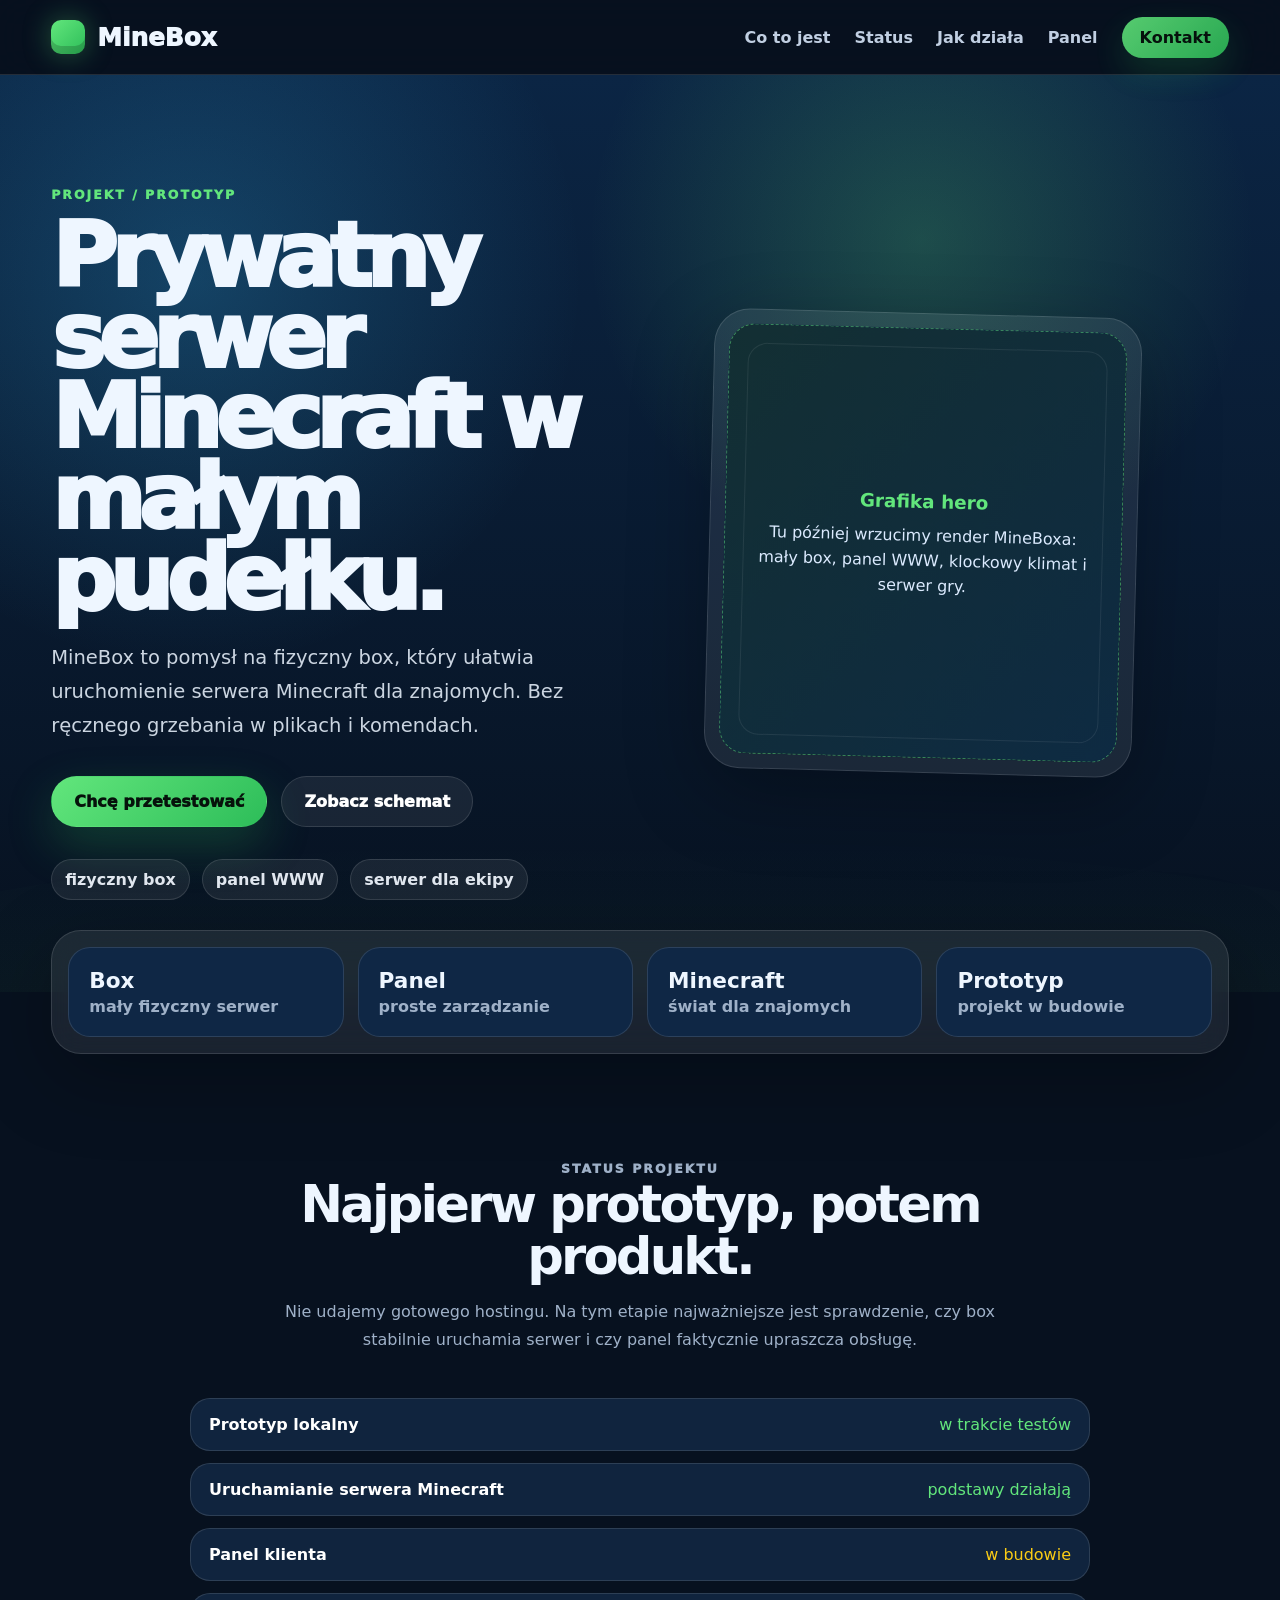
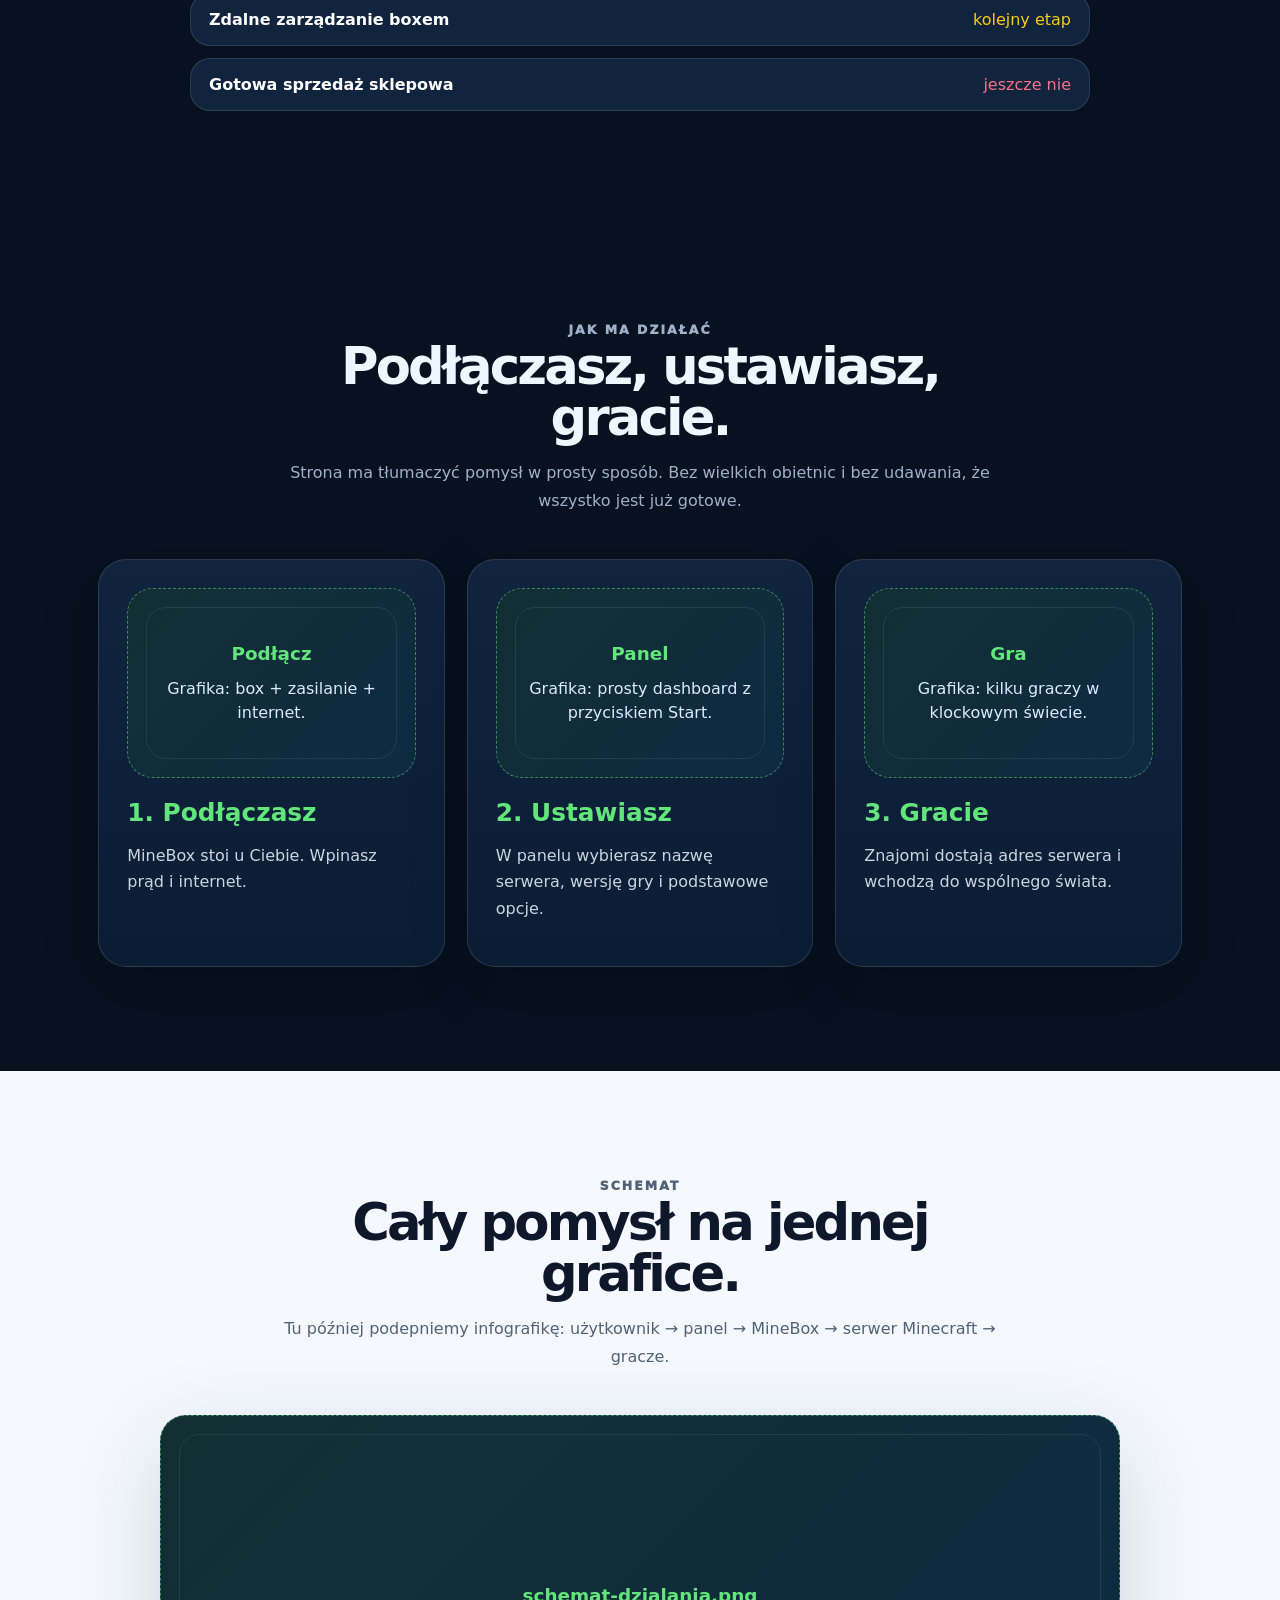
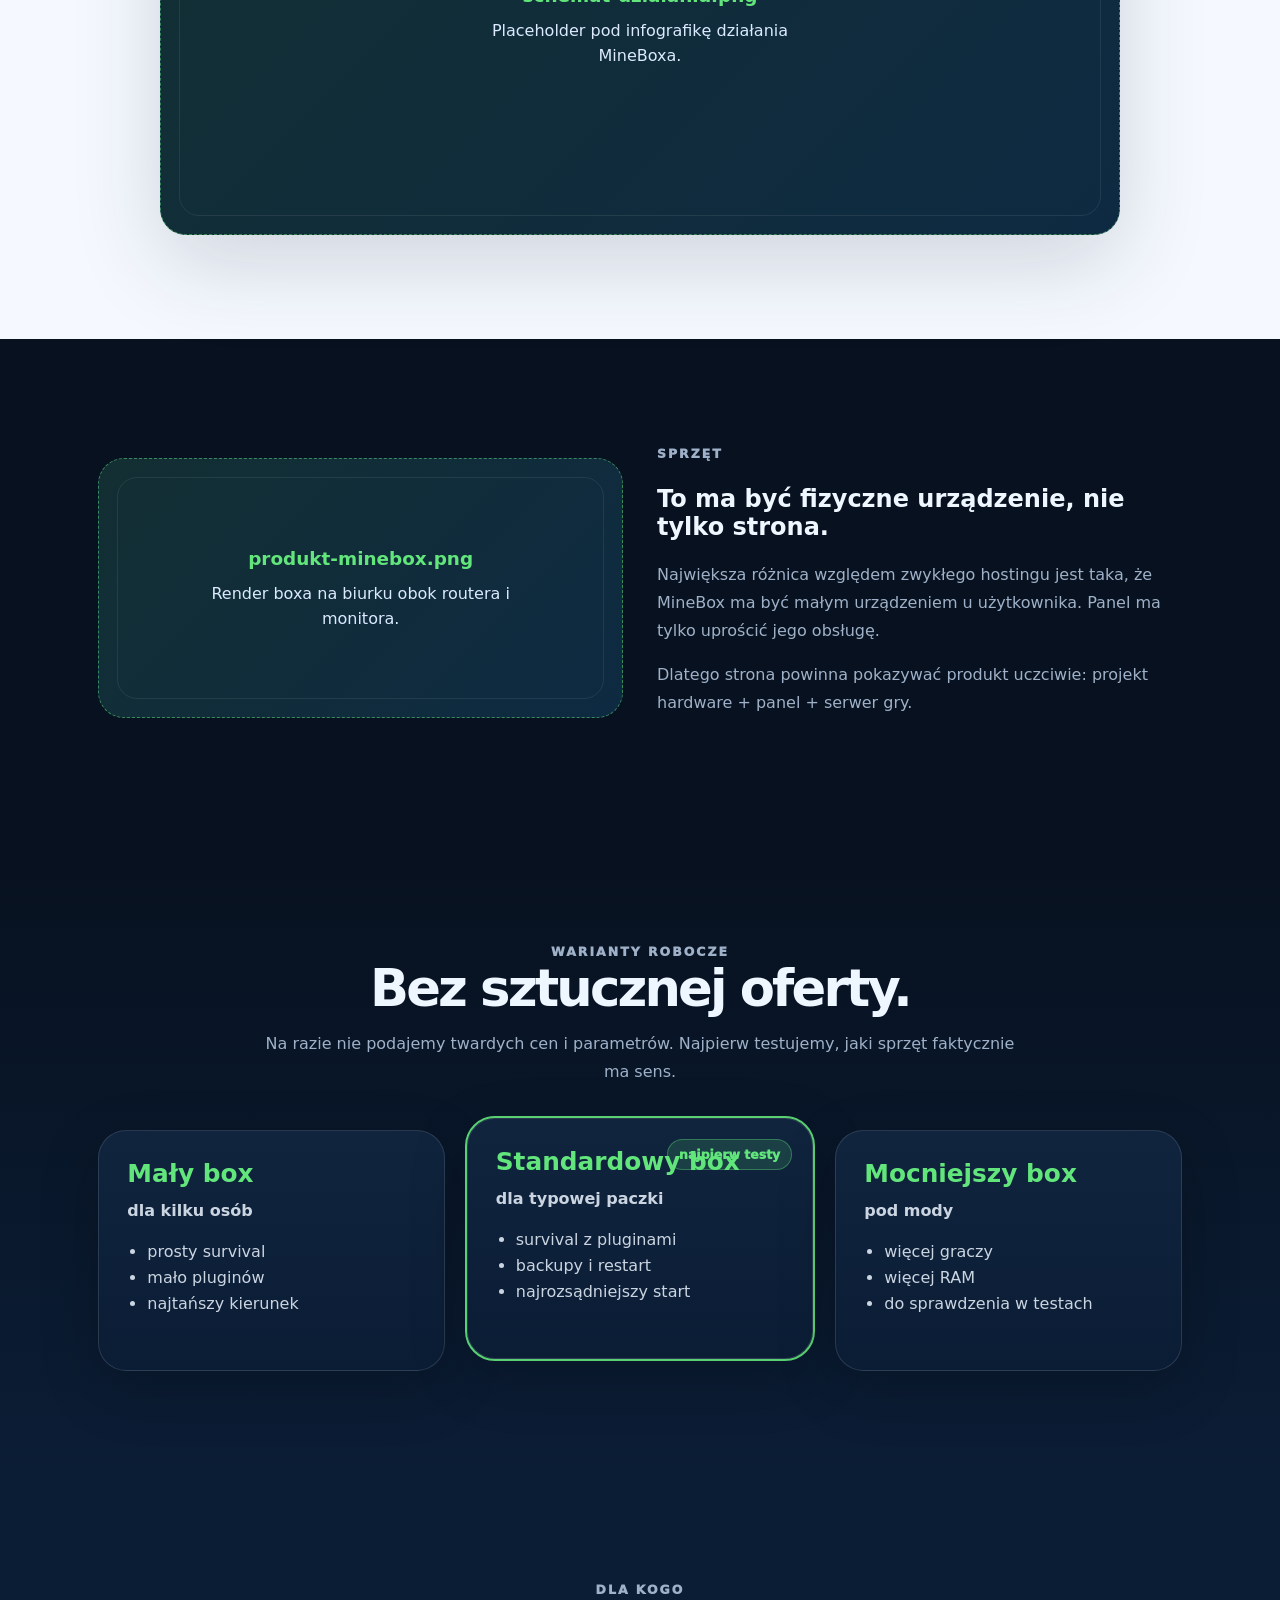
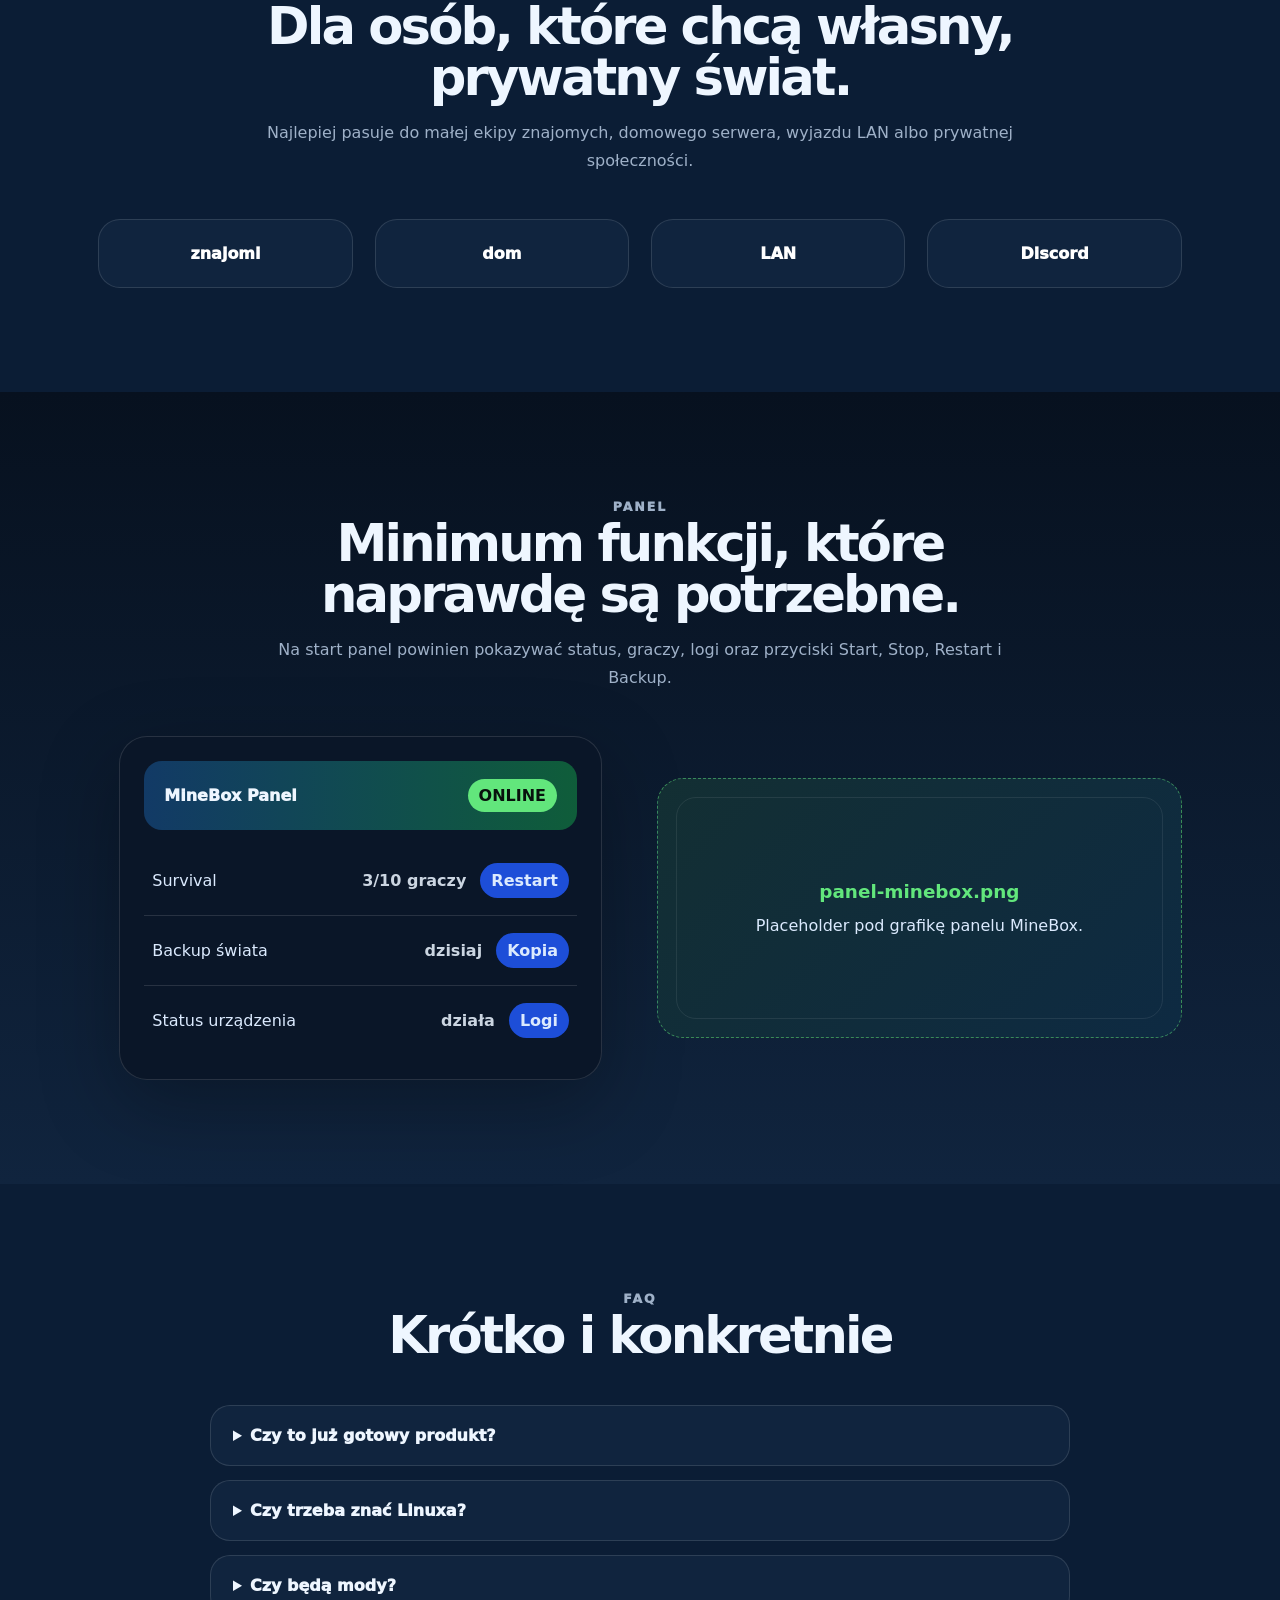
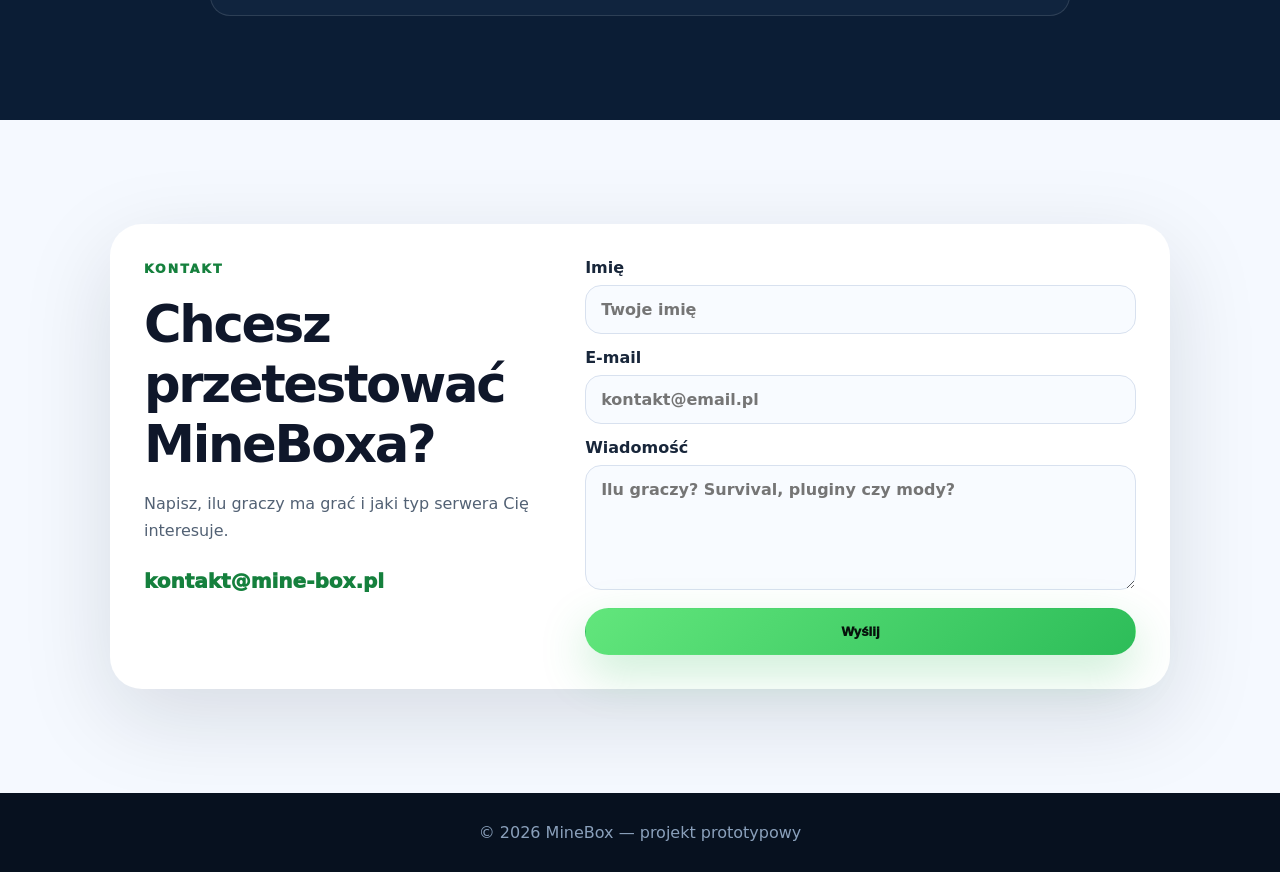
==== commit 40c6e582: "Dodaj placeholdery grafik i popraw strukturę strony" ====
--- a/strona-www/index.html
+++ b/strona-www/index.html
@@ -4,8 +4,9 @@
   <meta charset="utf-8">
   <meta name="viewport" content="width=device-width, initial-scale=1">
   <title>MineBox — prywatny serwer Minecraft w pudełku</title>
-  <meta name="description" content="MineBox to fizyczne urządzenie do uruchamiania prywatnego serwera Minecraft dla znajomych.">
+  <meta name="description" content="MineBox to projekt fizycznego urządzenia do uruchamiania prywatnego serwera Minecraft dla znajomych.">
   <link rel="stylesheet" href="style.css">
+  <link rel="stylesheet" href="placeholder.css">
 </head>
 <body>
   <header class="site-header">
@@ -14,8 +15,8 @@
       <button class="nav-toggle" aria-label="Menu"><span></span><span></span><span></span></button>
       <div class="nav-links">
         <a href="#co-to">Co to jest</a>
+        <a href="#status">Status</a>
         <a href="#how">Jak działa</a>
-        <a href="#models">Wersje</a>
         <a href="#panel">Panel</a>
         <a class="nav-cta" href="#contact">Kontakt</a>
       </div>
@@ -25,52 +26,67 @@
   <main id="top">
     <section class="hero">
       <div class="hero-copy">
-        <p class="eyebrow">Projekt MineBox</p>
-        <h1>Serwer Minecraft bez stawiania go od zera.</h1>
-        <p class="lead">MineBox to mały fizyczny serwer dla osób, które chcą grać ze znajomymi na własnym świecie, ale nie chcą ręcznie konfigurować plików, Javy i komend.</p>
+        <p class="eyebrow">Projekt / prototyp</p>
+        <h1>Prywatny serwer Minecraft w małym pudełku.</h1>
+        <p class="lead">MineBox to pomysł na fizyczny box, który ułatwia uruchomienie serwera Minecraft dla znajomych. Bez ręcznego grzebania w plikach i komendach.</p>
         <div class="hero-actions">
-          <a class="btn primary" href="#contact">Zapytaj o prototyp</a>
+          <a class="btn primary" href="#contact">Chcę przetestować</a>
           <a class="btn ghost" href="#how">Zobacz schemat</a>
         </div>
         <div class="chips">
           <span>fizyczny box</span>
-          <span>prosty panel</span>
-          <span>świat dla ekipy</span>
+          <span>panel WWW</span>
+          <span>serwer dla ekipy</span>
         </div>
       </div>
       <div class="hero-card">
-        <img src="grafiki/hero-minebox.svg" alt="Grafika przedstawiająca MineBox">
+        <div class="image-placeholder"><span><strong>Grafika hero</strong>Tu później wrzucimy render MineBoxa: mały box, panel WWW, klockowy klimat i serwer gry.</span></div>
       </div>
     </section>
 
     <section class="stats" id="co-to">
-      <div><strong>Urządzenie</strong><span>serwer stoi u Ciebie</span></div>
-      <div><strong>Panel</strong><span>start, stop, backup</span></div>
+      <div><strong>Box</strong><span>mały fizyczny serwer</span></div>
+      <div><strong>Panel</strong><span>proste zarządzanie</span></div>
       <div><strong>Minecraft</strong><span>świat dla znajomych</span></div>
       <div><strong>Prototyp</strong><span>projekt w budowie</span></div>
     </section>
 
+    <section id="status" class="section">
+      <div class="section-head">
+        <p class="eyebrow">Status projektu</p>
+        <h2>Najpierw prototyp, potem produkt.</h2>
+        <p>Nie udajemy gotowego hostingu. Na tym etapie najważniejsze jest sprawdzenie, czy box stabilnie uruchamia serwer i czy panel faktycznie upraszcza obsługę.</p>
+      </div>
+      <div class="status-list">
+        <div class="status-item"><b>Prototyp lokalny</b><span class="status-ok">w trakcie testów</span></div>
+        <div class="status-item"><b>Uruchamianie serwera Minecraft</b><span class="status-ok">podstawy działają</span></div>
+        <div class="status-item"><b>Panel klienta</b><span class="status-work">w budowie</span></div>
+        <div class="status-item"><b>Zdalne zarządzanie boxem</b><span class="status-work">kolejny etap</span></div>
+        <div class="status-item"><b>Gotowa sprzedaż sklepowa</b><span class="status-no">jeszcze nie</span></div>
+      </div>
+    </section>
+
     <section id="how" class="section">
       <div class="section-head">
-        <p class="eyebrow">Jak działa</p>
-        <h2>Prosty pomysł, bez lania wody.</h2>
-        <p>MineBox ma robić techniczne rzeczy pod spodem, a użytkownik ma mieć tylko kilka prostych przycisków.</p>
+        <p class="eyebrow">Jak ma działać</p>
+        <h2>Podłączasz, ustawiasz, gracie.</h2>
+        <p>Strona ma tłumaczyć pomysł w prosty sposób. Bez wielkich obietnic i bez udawania, że wszystko jest już gotowe.</p>
       </div>
       <div class="steps-grid">
         <article class="step-card">
-          <img src="grafiki/podlacz.svg" alt="Podłączenie MineBox">
+          <div class="image-placeholder"><span><strong>Podłącz</strong>Grafika: box + zasilanie + internet.</span></div>
           <h3>1. Podłączasz</h3>
-          <p>MineBox dostaje zasilanie i internet. Urządzenie startuje i jest gotowe do konfiguracji.</p>
+          <p>MineBox stoi u Ciebie. Wpinasz prąd i internet.</p>
         </article>
         <article class="step-card">
-          <img src="grafiki/kliknij.svg" alt="Panel MineBox">
+          <div class="image-placeholder"><span><strong>Panel</strong>Grafika: prosty dashboard z przyciskiem Start.</span></div>
           <h3>2. Ustawiasz</h3>
-          <p>W panelu wybierasz nazwę serwera, wersję gry i podstawowe opcje świata.</p>
+          <p>W panelu wybierasz nazwę serwera, wersję gry i podstawowe opcje.</p>
         </article>
         <article class="step-card">
-          <img src="grafiki/graj.svg" alt="Gra na serwerze">
+          <div class="image-placeholder"><span><strong>Gra</strong>Grafika: kilku graczy w klockowym świecie.</span></div>
           <h3>3. Gracie</h3>
-          <p>Znajomi dostają adres serwera i mogą wejść do wspólnego świata.</p>
+          <p>Znajomi dostają adres serwera i wchodzą do wspólnego świata.</p>
         </article>
       </div>
     </section>
@@ -78,45 +94,41 @@
     <section class="map-section">
       <div class="section-head">
         <p class="eyebrow">Schemat</p>
-        <h2>Panel, box i gra w jednym układzie.</h2>
-        <p>Na start najważniejsze są trzy rzeczy: fizyczny box, prosty panel oraz stabilne uruchamianie serwera.</p>
+        <h2>Cały pomysł na jednej grafice.</h2>
+        <p>Tu później podepniemy infografikę: użytkownik → panel → MineBox → serwer Minecraft → gracze.</p>
       </div>
-      <img class="map-img" src="grafiki/minebox-mapa.svg" alt="Schemat działania MineBox">
+      <div class="image-placeholder map-img placeholder-map"><span><strong>schemat-dzialania.png</strong>Placeholder pod infografikę działania MineBoxa.</span></div>
+    </section>
+
+    <section class="section product-section">
+      <div class="product-grid">
+        <div class="image-placeholder"><span><strong>produkt-minebox.png</strong>Render boxa na biurku obok routera i monitora.</span></div>
+        <div class="product-copy">
+          <p class="eyebrow">Sprzęt</p>
+          <h2>To ma być fizyczne urządzenie, nie tylko strona.</h2>
+          <p>Największa różnica względem zwykłego hostingu jest taka, że MineBox ma być małym urządzeniem u użytkownika. Panel ma tylko uprościć jego obsługę.</p>
+          <p>Dlatego strona powinna pokazywać produkt uczciwie: projekt hardware + panel + serwer gry.</p>
+        </div>
+      </div>
     </section>
 
     <section id="models" class="section models">
       <div class="section-head">
-        <p class="eyebrow">Wersje robocze</p>
-        <h2>Nie sprzedajemy bajek. Najpierw testy.</h2>
-        <p>Podział poniżej to kierunek oferty. Finalne parametry będą zależeć od testów sprzętu i realnego obciążenia.</p>
+        <p class="eyebrow">Warianty robocze</p>
+        <h2>Bez sztucznej oferty.</h2>
+        <p>Na razie nie podajemy twardych cen i parametrów. Najpierw testujemy, jaki sprzęt faktycznie ma sens.</p>
       </div>
       <div class="pricing">
-        <article class="price-card">
-          <h3>Lite</h3>
-          <p>mała ekipa</p>
-          <ul><li>prosty survival</li><li>mało pluginów</li><li>dla kilku osób</li></ul>
-          <a class="btn primary" href="#contact">Zapytaj</a>
-        </article>
-        <article class="price-card featured">
-          <span class="badge">najrozsądniejszy start</span>
-          <h3>Standard</h3>
-          <p>typowa paczka znajomych</p>
-          <ul><li>survival z pluginami</li><li>backupy i restart</li><li>najlepszy punkt startowy</li></ul>
-          <a class="btn primary" href="#contact">Zapytaj</a>
-        </article>
-        <article class="price-card">
-          <h3>Pro</h3>
-          <p>większy serwer</p>
-          <ul><li>więcej graczy</li><li>więcej RAM</li><li>mody po testach</li></ul>
-          <a class="btn primary" href="#contact">Zapytaj</a>
-        </article>
+        <article class="price-card"><h3>Mały box</h3><p>dla kilku osób</p><ul><li>prosty survival</li><li>mało pluginów</li><li>najtańszy kierunek</li></ul></article>
+        <article class="price-card featured"><span class="badge">najpierw testy</span><h3>Standardowy box</h3><p>dla typowej paczki</p><ul><li>survival z pluginami</li><li>backupy i restart</li><li>najrozsądniejszy start</li></ul></article>
+        <article class="price-card"><h3>Mocniejszy box</h3><p>pod mody</p><ul><li>więcej graczy</li><li>więcej RAM</li><li>do sprawdzenia w testach</li></ul></article>
       </div>
     </section>
 
     <section class="audience section">
       <div class="section-head">
         <p class="eyebrow">Dla kogo</p>
-        <h2>Dla osób, które chcą swój prywatny świat.</h2>
+        <h2>Dla osób, które chcą własny, prywatny świat.</h2>
         <p>Najlepiej pasuje do małej ekipy znajomych, domowego serwera, wyjazdu LAN albo prywatnej społeczności.</p>
       </div>
       <div class="audience-grid"><div>znajomi</div><div>dom</div><div>LAN</div><div>Discord</div></div>
@@ -125,19 +137,22 @@
     <section id="panel" class="section panel-section">
       <div class="section-head">
         <p class="eyebrow">Panel</p>
-        <h2>Najpierw podstawy, potem bajery.</h2>
-        <p>Panel ma na start robić konkretne rzeczy: status serwera, uruchomienie, zatrzymanie, restart i kopię świata.</p>
+        <h2>Minimum funkcji, które naprawdę są potrzebne.</h2>
+        <p>Na start panel powinien pokazywać status, graczy, logi oraz przyciski Start, Stop, Restart i Backup.</p>
       </div>
-      <div class="panel-demo">
-        <div class="panel-top"><span>MineBox Panel</span><strong>ONLINE</strong></div>
-        <div class="panel-row"><span>Survival</span><b>3/10 graczy</b><em>Restart</em></div>
-        <div class="panel-row"><span>Backup świata</span><b>dzisiaj</b><em>Kopia</em></div>
-        <div class="panel-row"><span>Status urządzenia</span><b>działa</b><em>Logi</em></div>
+      <div class="product-grid">
+        <div class="panel-demo">
+          <div class="panel-top"><span>MineBox Panel</span><strong>ONLINE</strong></div>
+          <div class="panel-row"><span>Survival</span><b>3/10 graczy</b><em>Restart</em></div>
+          <div class="panel-row"><span>Backup świata</span><b>dzisiaj</b><em>Kopia</em></div>
+          <div class="panel-row"><span>Status urządzenia</span><b>działa</b><em>Logi</em></div>
+        </div>
+        <div class="image-placeholder"><span><strong>panel-minebox.png</strong>Placeholder pod grafikę panelu MineBox.</span></div>
       </div>
     </section>
 
     <section id="faq" class="section faq">
-      <div class="section-head"><p class="eyebrow">FAQ</p><h2>Konkretnie</h2></div>
+      <div class="section-head"><p class="eyebrow">FAQ</p><h2>Krótko i konkretnie</h2></div>
       <div class="faq-list">
         <details><summary>Czy to już gotowy produkt?</summary><p>Nie. To projekt w fazie prototypu. Strona ma pokazywać kierunek i zbierać zainteresowanie.</p></details>
         <details><summary>Czy trzeba znać Linuxa?</summary><p>Docelowo nie. Użytkownik ma korzystać z panelu, a nie ręcznie wpisywać komendy.</p></details>
@@ -149,7 +164,7 @@
       <div class="contact-card">
         <div>
           <p class="eyebrow">Kontakt</p>
-          <h2>Chcesz sprawdzić MineBoxa?</h2>
+          <h2>Chcesz przetestować MineBoxa?</h2>
           <p>Napisz, ilu graczy ma grać i jaki typ serwera Cię interesuje.</p>
           <p class="mail">kontakt@mine-box.pl</p>
         </div>
--- a/strona-www/placeholder.css
+++ b/strona-www/placeholder.css
@@ -0,0 +1 @@
+.image-placeholder{min-height:260px;border-radius:26px;border:1px dashed rgba(98,230,124,.5);background:linear-gradient(135deg,rgba(98,230,124,.12),rgba(56,189,248,.12)),#081629;display:grid;place-items:center;text-align:center;padding:28px;color:#dbeafe;position:relative;overflow:hidden}.image-placeholder:before{content:"";position:absolute;inset:18px;border-radius:20px;border:1px solid rgba(255,255,255,.08)}.image-placeholder strong{display:block;font-size:1.15rem;color:#62e67c;margin-bottom:8px}.image-placeholder span{position:relative;z-index:2;max-width:340px;line-height:1.55}.hero-card .image-placeholder{min-height:430px}.step-card .image-placeholder{height:190px;min-height:190px;margin-bottom:20px}.map-img.placeholder-map{width:min(960px,92%);min-height:420px;margin:0 auto;box-shadow:0 28px 90px rgba(15,23,42,.16)}.product-section{background:#07111f}.product-grid{width:min(1180px,92%);margin:0 auto;display:grid;grid-template-columns:1fr 1fr;gap:34px;align-items:center}.product-copy p{color:#9fb1c8;line-height:1.75}.status-list{width:min(900px,92%);margin:0 auto;display:grid;gap:12px}.status-item{display:flex;justify-content:space-between;gap:18px;align-items:center;background:#10243e;border:1px solid rgba(255,255,255,.12);border-radius:20px;padding:16px 18px}.status-item b{color:#fff}.status-item span{color:#9fb1c8}.status-ok{color:#62e67c!important}.status-work{color:#facc15!important}.status-no{color:#fb7185!important}@media(max-width:900px){.product-grid{grid-template-columns:1fr}.hero-card .image-placeholder{min-height:300px}.map-img.placeholder-map{min-height:300px}.status-item{display:block}.status-item span{display:block;margin-top:6px}}
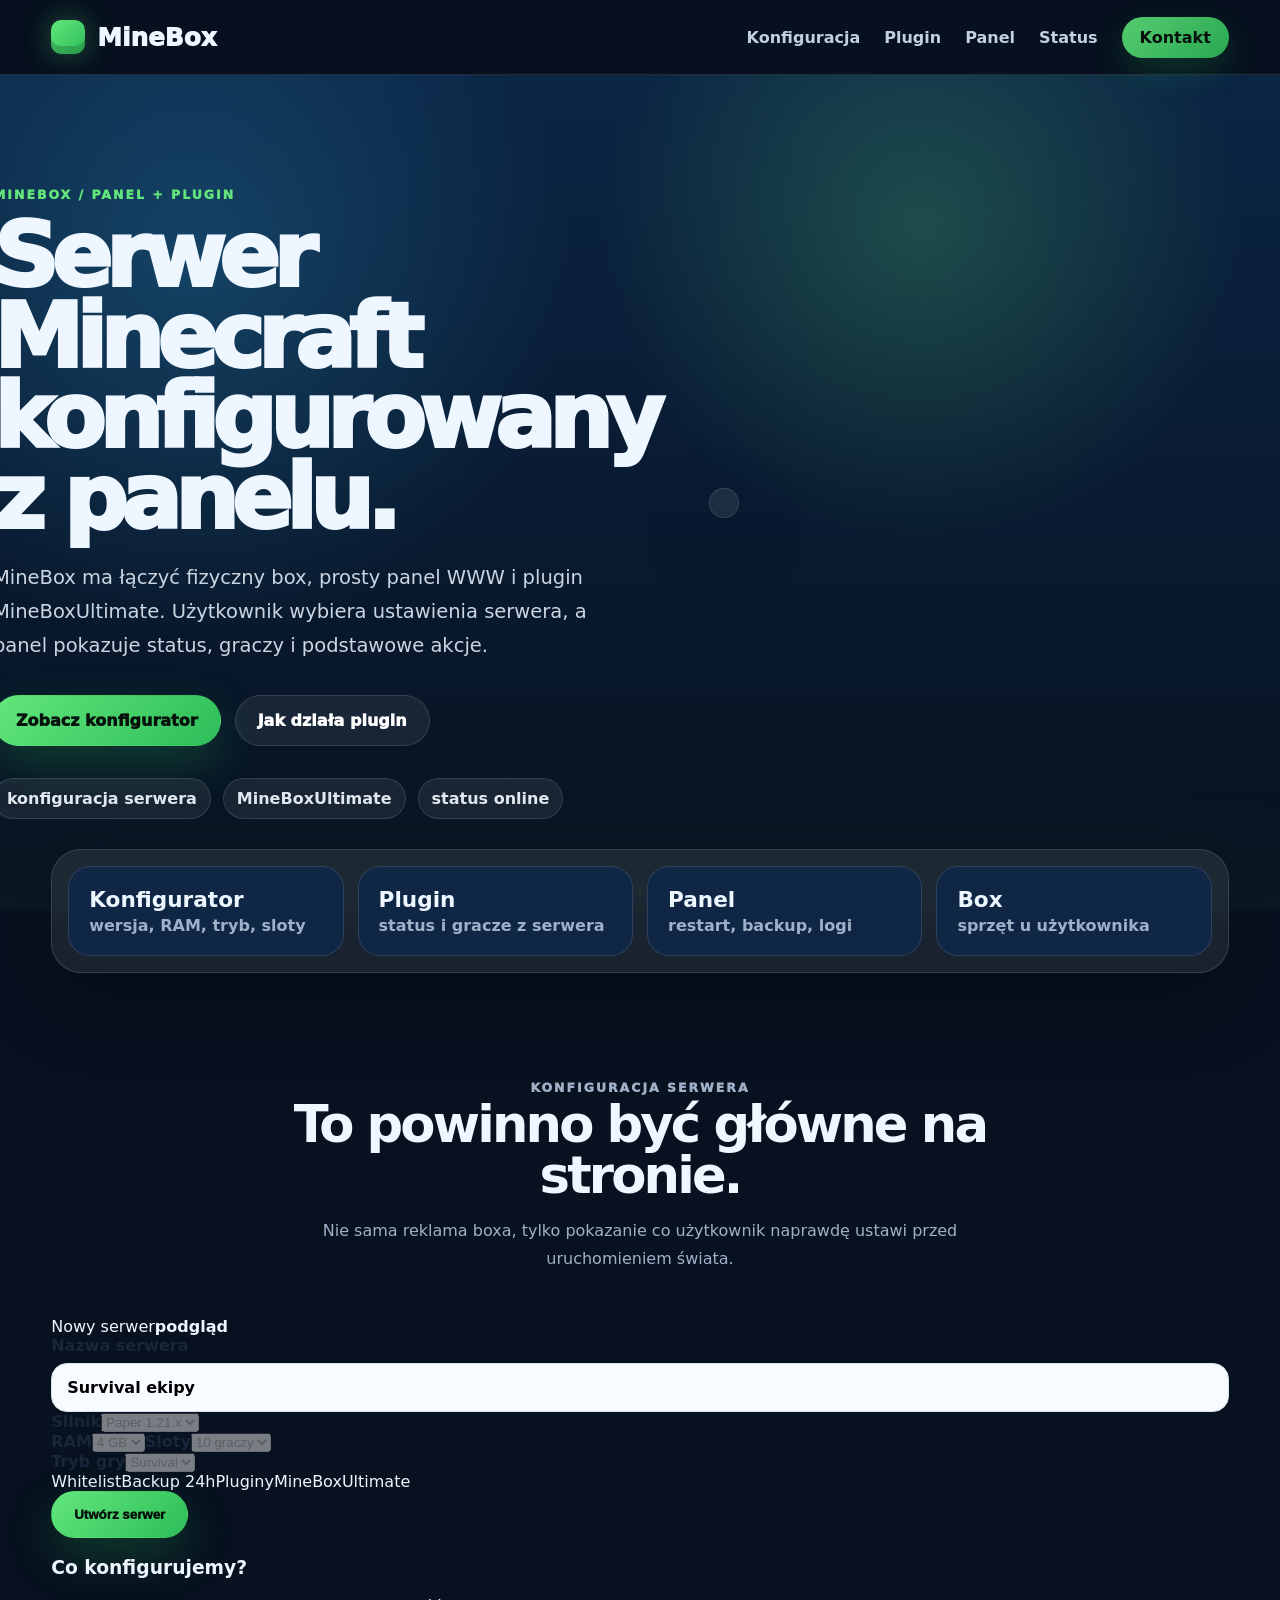
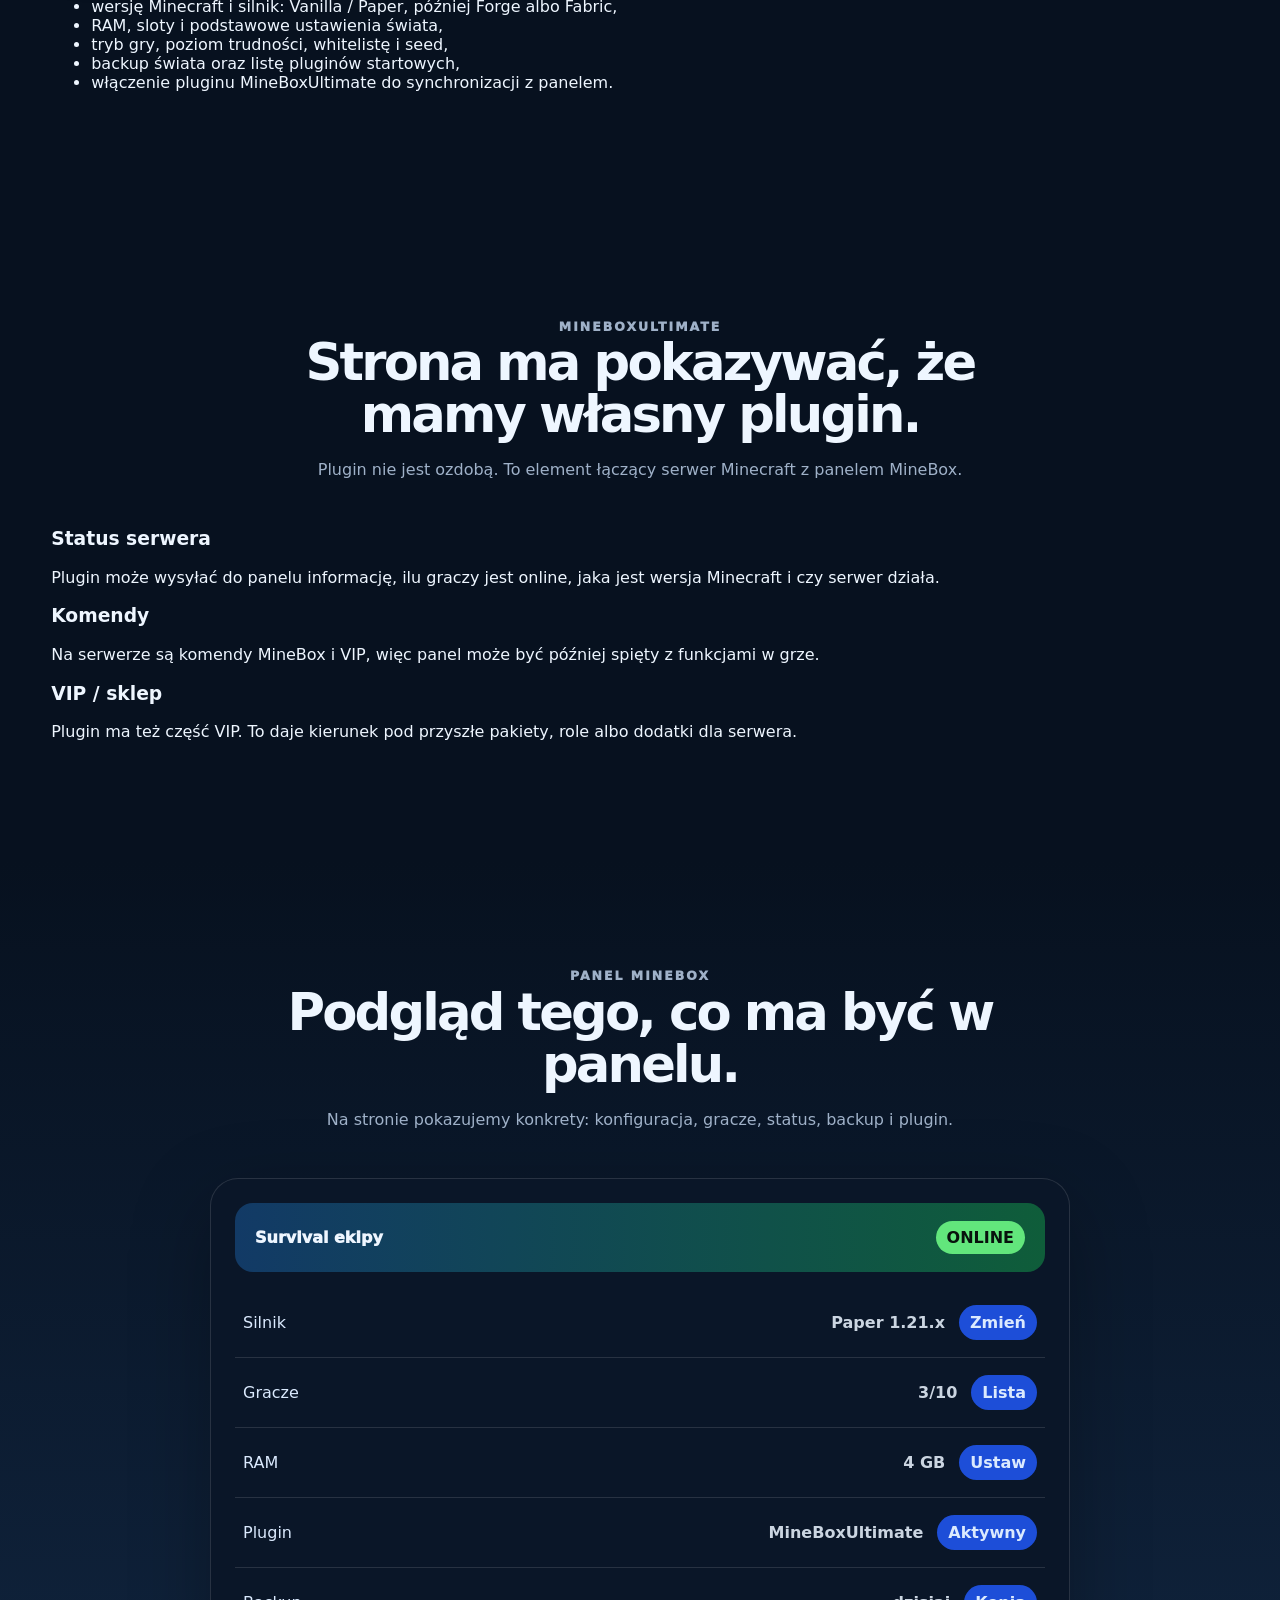
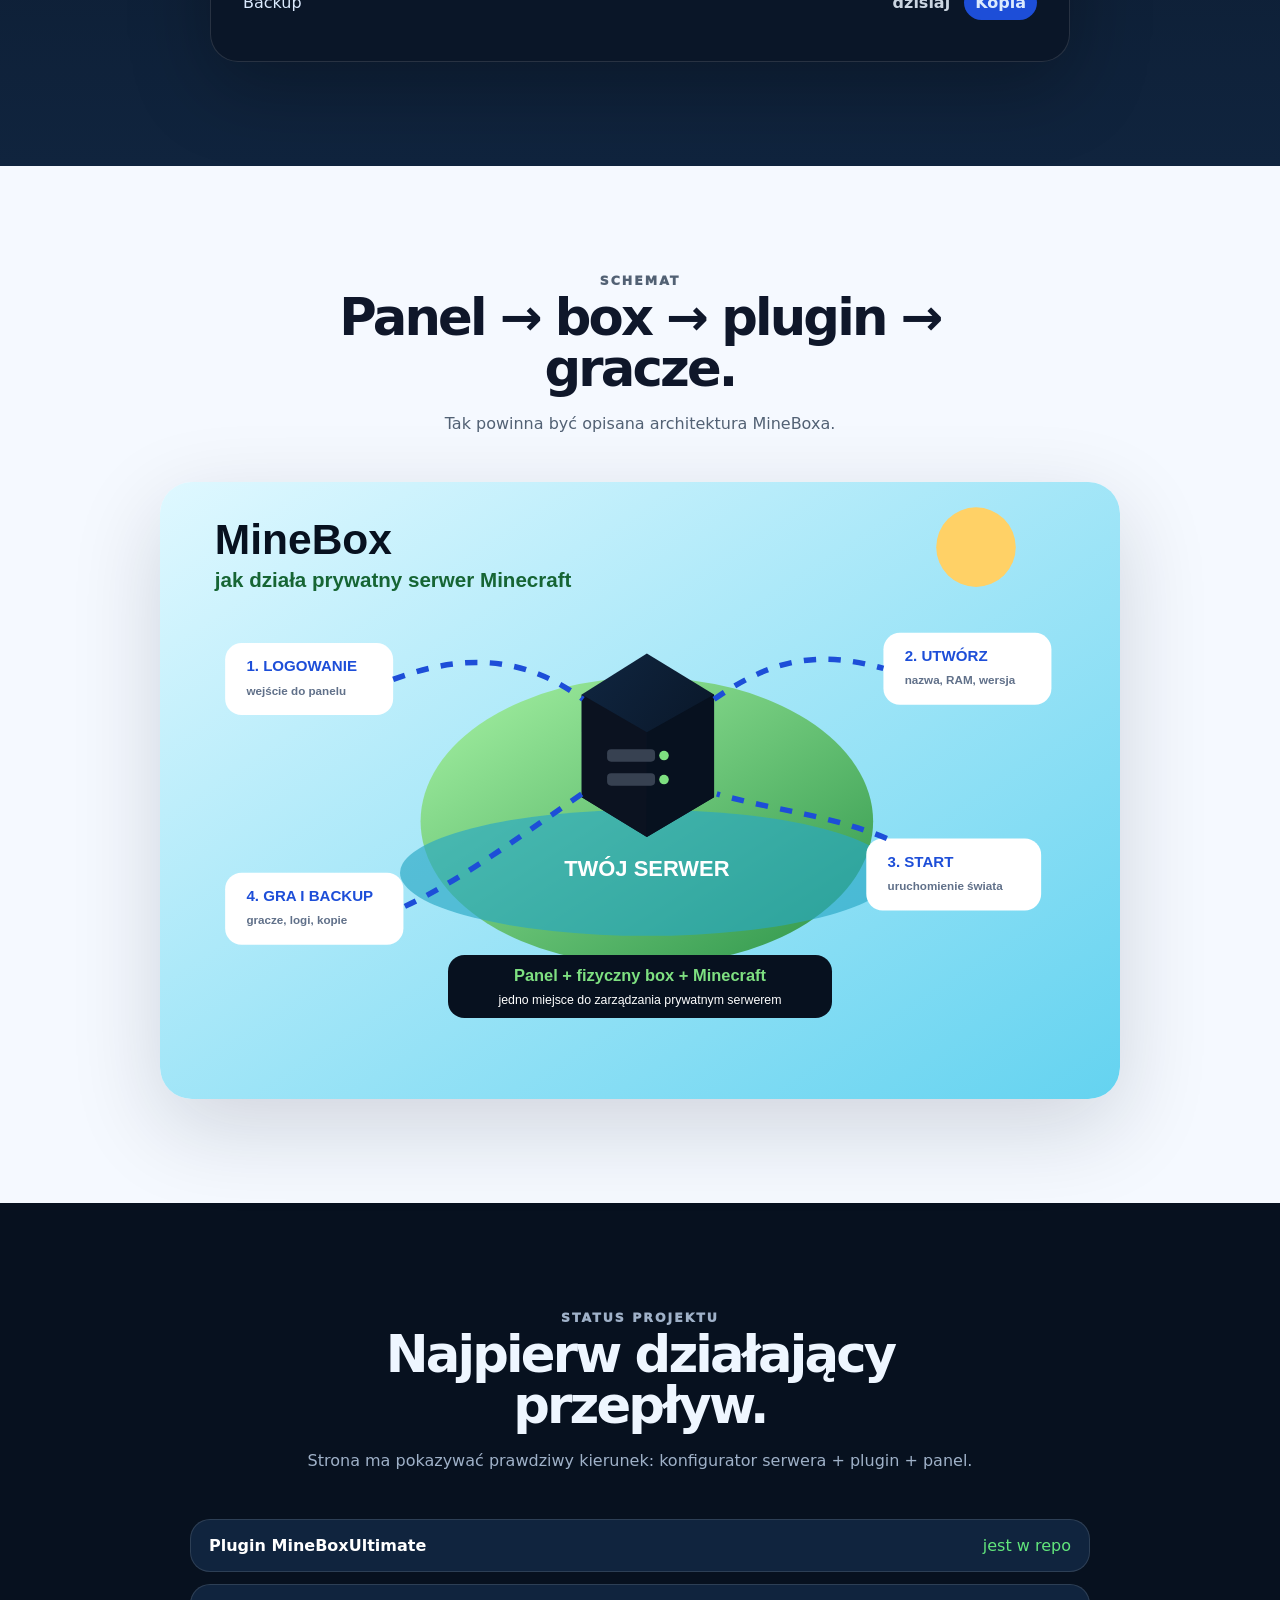
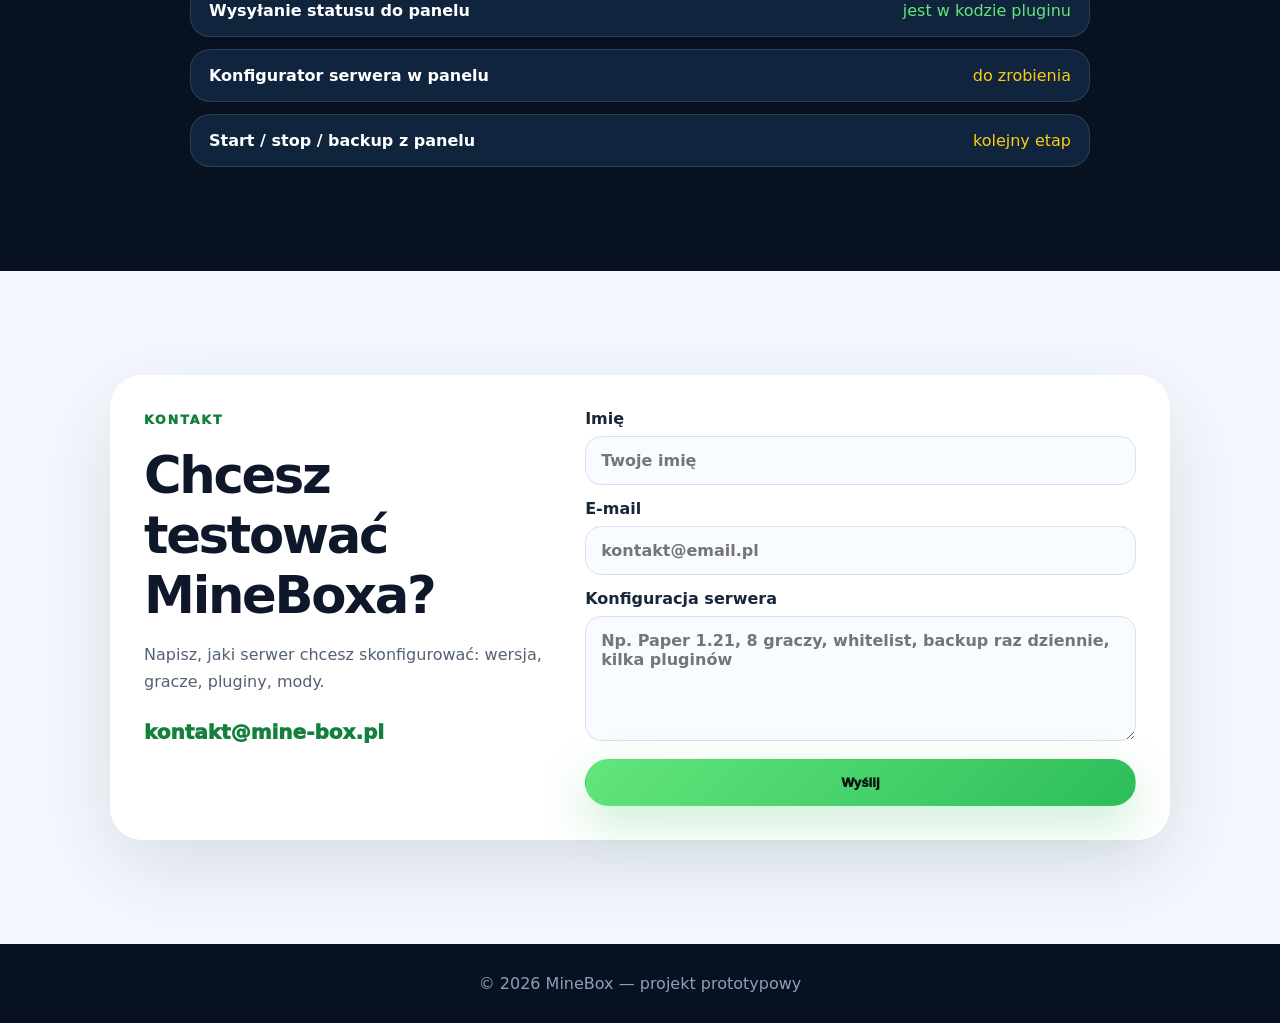
==== commit 850f2433: "Dodaj konfigurację serwera i sekcję pluginu MineBoxUltimate" ====
--- a/strona-www/index.html
+++ b/strona-www/index.html
@@ -3,8 +3,8 @@
 <head>
   <meta charset="utf-8">
   <meta name="viewport" content="width=device-width, initial-scale=1">
-  <title>MineBox — prywatny serwer Minecraft w pudełku</title>
-  <meta name="description" content="MineBox to projekt fizycznego urządzenia do uruchamiania prywatnego serwera Minecraft dla znajomych.">
+  <title>MineBox — konfigurator serwera Minecraft</title>
+  <meta name="description" content="MineBox to projekt fizycznego boxa i panelu do konfiguracji prywatnego serwera Minecraft.">
   <link rel="stylesheet" href="style.css">
   <link rel="stylesheet" href="placeholder.css">
 </head>
@@ -14,10 +14,10 @@
       <a class="brand" href="#top"><span class="brand-mark"></span>MineBox</a>
       <button class="nav-toggle" aria-label="Menu"><span></span><span></span><span></span></button>
       <div class="nav-links">
-        <a href="#co-to">Co to jest</a>
+        <a href="#config">Konfiguracja</a>
+        <a href="#plugin">Plugin</a>
+        <a href="#panel">Panel</a>
         <a href="#status">Status</a>
-        <a href="#how">Jak działa</a>
-        <a href="#panel">Panel</a>
         <a class="nav-cta" href="#contact">Kontakt</a>
       </div>
     </nav>
@@ -26,158 +26,93 @@
   <main id="top">
     <section class="hero">
       <div class="hero-copy">
-        <p class="eyebrow">Projekt / prototyp</p>
-        <h1>Prywatny serwer Minecraft w małym pudełku.</h1>
-        <p class="lead">MineBox to pomysł na fizyczny box, który ułatwia uruchomienie serwera Minecraft dla znajomych. Bez ręcznego grzebania w plikach i komendach.</p>
+        <p class="eyebrow">MineBox / panel + plugin</p>
+        <h1>Serwer Minecraft konfigurowany z panelu.</h1>
+        <p class="lead">MineBox ma łączyć fizyczny box, prosty panel WWW i plugin MineBoxUltimate. Użytkownik wybiera ustawienia serwera, a panel pokazuje status, graczy i podstawowe akcje.</p>
         <div class="hero-actions">
-          <a class="btn primary" href="#contact">Chcę przetestować</a>
-          <a class="btn ghost" href="#how">Zobacz schemat</a>
+          <a class="btn primary" href="#config">Zobacz konfigurator</a>
+          <a class="btn ghost" href="#plugin">Jak działa plugin</a>
         </div>
-        <div class="chips">
-          <span>fizyczny box</span>
-          <span>panel WWW</span>
-          <span>serwer dla ekipy</span>
+        <div class="chips"><span>konfiguracja serwera</span><span>MineBoxUltimate</span><span>status online</span></div>
+      </div>
+      <div class="hero-card"><img src="grafiki/hero-minebox.svg" alt="MineBox"></div>
+    </section>
+
+    <section class="stats">
+      <div><strong>Konfigurator</strong><span>wersja, RAM, tryb, sloty</span></div>
+      <div><strong>Plugin</strong><span>status i gracze z serwera</span></div>
+      <div><strong>Panel</strong><span>restart, backup, logi</span></div>
+      <div><strong>Box</strong><span>sprzęt u użytkownika</span></div>
+    </section>
+
+    <section id="config" class="section config-section">
+      <div class="section-head"><p class="eyebrow">Konfiguracja serwera</p><h2>To powinno być główne na stronie.</h2><p>Nie sama reklama boxa, tylko pokazanie co użytkownik naprawdę ustawi przed uruchomieniem świata.</p></div>
+      <div class="config-layout">
+        <div class="config-panel">
+          <div class="config-top"><span>Nowy serwer</span><strong>podgląd</strong></div>
+          <label>Nazwa serwera<input value="Survival ekipy" readonly></label>
+          <label>Silnik<select disabled><option>Paper 1.21.x</option></select></label>
+          <div class="config-two"><label>RAM<select disabled><option>4 GB</option></select></label><label>Sloty<select disabled><option>10 graczy</option></select></label></div>
+          <label>Tryb gry<select disabled><option>Survival</option></select></label>
+          <div class="config-checks"><span>Whitelist</span><span>Backup 24h</span><span>Pluginy</span><span>MineBoxUltimate</span></div>
+          <button class="btn primary" type="button">Utwórz serwer</button>
         </div>
-      </div>
-      <div class="hero-card">
-        <div class="image-placeholder"><span><strong>Grafika hero</strong>Tu później wrzucimy render MineBoxa: mały box, panel WWW, klockowy klimat i serwer gry.</span></div>
+        <div class="config-copy">
+          <h3>Co konfigurujemy?</h3>
+          <ul>
+            <li>wersję Minecraft i silnik: Vanilla / Paper, później Forge albo Fabric,</li>
+            <li>RAM, sloty i podstawowe ustawienia świata,</li>
+            <li>tryb gry, poziom trudności, whitelistę i seed,</li>
+            <li>backup świata oraz listę pluginów startowych,</li>
+            <li>włączenie pluginu MineBoxUltimate do synchronizacji z panelem.</li>
+          </ul>
+        </div>
       </div>
     </section>
 
-    <section class="stats" id="co-to">
-      <div><strong>Box</strong><span>mały fizyczny serwer</span></div>
-      <div><strong>Panel</strong><span>proste zarządzanie</span></div>
-      <div><strong>Minecraft</strong><span>świat dla znajomych</span></div>
-      <div><strong>Prototyp</strong><span>projekt w budowie</span></div>
-    </section>
-
-    <section id="status" class="section">
-      <div class="section-head">
-        <p class="eyebrow">Status projektu</p>
-        <h2>Najpierw prototyp, potem produkt.</h2>
-        <p>Nie udajemy gotowego hostingu. Na tym etapie najważniejsze jest sprawdzenie, czy box stabilnie uruchamia serwer i czy panel faktycznie upraszcza obsługę.</p>
-      </div>
-      <div class="status-list">
-        <div class="status-item"><b>Prototyp lokalny</b><span class="status-ok">w trakcie testów</span></div>
-        <div class="status-item"><b>Uruchamianie serwera Minecraft</b><span class="status-ok">podstawy działają</span></div>
-        <div class="status-item"><b>Panel klienta</b><span class="status-work">w budowie</span></div>
-        <div class="status-item"><b>Zdalne zarządzanie boxem</b><span class="status-work">kolejny etap</span></div>
-        <div class="status-item"><b>Gotowa sprzedaż sklepowa</b><span class="status-no">jeszcze nie</span></div>
+    <section id="plugin" class="section plugin-section">
+      <div class="section-head"><p class="eyebrow">MineBoxUltimate</p><h2>Strona ma pokazywać, że mamy własny plugin.</h2><p>Plugin nie jest ozdobą. To element łączący serwer Minecraft z panelem MineBox.</p></div>
+      <div class="plugin-grid">
+        <div class="plugin-card"><h3>Status serwera</h3><p>Plugin może wysyłać do panelu informację, ilu graczy jest online, jaka jest wersja Minecraft i czy serwer działa.</p></div>
+        <div class="plugin-card"><h3>Komendy</h3><p>Na serwerze są komendy MineBox i VIP, więc panel może być później spięty z funkcjami w grze.</p></div>
+        <div class="plugin-card"><h3>VIP / sklep</h3><p>Plugin ma też część VIP. To daje kierunek pod przyszłe pakiety, role albo dodatki dla serwera.</p></div>
       </div>
     </section>
 
-    <section id="how" class="section">
-      <div class="section-head">
-        <p class="eyebrow">Jak ma działać</p>
-        <h2>Podłączasz, ustawiasz, gracie.</h2>
-        <p>Strona ma tłumaczyć pomysł w prosty sposób. Bez wielkich obietnic i bez udawania, że wszystko jest już gotowe.</p>
-      </div>
-      <div class="steps-grid">
-        <article class="step-card">
-          <div class="image-placeholder"><span><strong>Podłącz</strong>Grafika: box + zasilanie + internet.</span></div>
-          <h3>1. Podłączasz</h3>
-          <p>MineBox stoi u Ciebie. Wpinasz prąd i internet.</p>
-        </article>
-        <article class="step-card">
-          <div class="image-placeholder"><span><strong>Panel</strong>Grafika: prosty dashboard z przyciskiem Start.</span></div>
-          <h3>2. Ustawiasz</h3>
-          <p>W panelu wybierasz nazwę serwera, wersję gry i podstawowe opcje.</p>
-        </article>
-        <article class="step-card">
-          <div class="image-placeholder"><span><strong>Gra</strong>Grafika: kilku graczy w klockowym świecie.</span></div>
-          <h3>3. Gracie</h3>
-          <p>Znajomi dostają adres serwera i wchodzą do wspólnego świata.</p>
-        </article>
+    <section id="panel" class="section panel-section">
+      <div class="section-head"><p class="eyebrow">Panel MineBox</p><h2>Podgląd tego, co ma być w panelu.</h2><p>Na stronie pokazujemy konkrety: konfiguracja, gracze, status, backup i plugin.</p></div>
+      <div class="panel-demo">
+        <div class="panel-top"><span>Survival ekipy</span><strong>ONLINE</strong></div>
+        <div class="panel-row"><span>Silnik</span><b>Paper 1.21.x</b><em>Zmień</em></div>
+        <div class="panel-row"><span>Gracze</span><b>3/10</b><em>Lista</em></div>
+        <div class="panel-row"><span>RAM</span><b>4 GB</b><em>Ustaw</em></div>
+        <div class="panel-row"><span>Plugin</span><b>MineBoxUltimate</b><em>Aktywny</em></div>
+        <div class="panel-row"><span>Backup</span><b>dzisiaj</b><em>Kopia</em></div>
       </div>
     </section>
 
     <section class="map-section">
-      <div class="section-head">
-        <p class="eyebrow">Schemat</p>
-        <h2>Cały pomysł na jednej grafice.</h2>
-        <p>Tu później podepniemy infografikę: użytkownik → panel → MineBox → serwer Minecraft → gracze.</p>
-      </div>
-      <div class="image-placeholder map-img placeholder-map"><span><strong>schemat-dzialania.png</strong>Placeholder pod infografikę działania MineBoxa.</span></div>
+      <div class="section-head"><p class="eyebrow">Schemat</p><h2>Panel → box → plugin → gracze.</h2><p>Tak powinna być opisana architektura MineBoxa.</p></div>
+      <img class="map-img" src="grafiki/minebox-mapa.svg" alt="Schemat działania MineBox">
     </section>
 
-    <section class="section product-section">
-      <div class="product-grid">
-        <div class="image-placeholder"><span><strong>produkt-minebox.png</strong>Render boxa na biurku obok routera i monitora.</span></div>
-        <div class="product-copy">
-          <p class="eyebrow">Sprzęt</p>
-          <h2>To ma być fizyczne urządzenie, nie tylko strona.</h2>
-          <p>Największa różnica względem zwykłego hostingu jest taka, że MineBox ma być małym urządzeniem u użytkownika. Panel ma tylko uprościć jego obsługę.</p>
-          <p>Dlatego strona powinna pokazywać produkt uczciwie: projekt hardware + panel + serwer gry.</p>
-        </div>
-      </div>
-    </section>
-
-    <section id="models" class="section models">
-      <div class="section-head">
-        <p class="eyebrow">Warianty robocze</p>
-        <h2>Bez sztucznej oferty.</h2>
-        <p>Na razie nie podajemy twardych cen i parametrów. Najpierw testujemy, jaki sprzęt faktycznie ma sens.</p>
-      </div>
-      <div class="pricing">
-        <article class="price-card"><h3>Mały box</h3><p>dla kilku osób</p><ul><li>prosty survival</li><li>mało pluginów</li><li>najtańszy kierunek</li></ul></article>
-        <article class="price-card featured"><span class="badge">najpierw testy</span><h3>Standardowy box</h3><p>dla typowej paczki</p><ul><li>survival z pluginami</li><li>backupy i restart</li><li>najrozsądniejszy start</li></ul></article>
-        <article class="price-card"><h3>Mocniejszy box</h3><p>pod mody</p><ul><li>więcej graczy</li><li>więcej RAM</li><li>do sprawdzenia w testach</li></ul></article>
-      </div>
-    </section>
-
-    <section class="audience section">
-      <div class="section-head">
-        <p class="eyebrow">Dla kogo</p>
-        <h2>Dla osób, które chcą własny, prywatny świat.</h2>
-        <p>Najlepiej pasuje do małej ekipy znajomych, domowego serwera, wyjazdu LAN albo prywatnej społeczności.</p>
-      </div>
-      <div class="audience-grid"><div>znajomi</div><div>dom</div><div>LAN</div><div>Discord</div></div>
-    </section>
-
-    <section id="panel" class="section panel-section">
-      <div class="section-head">
-        <p class="eyebrow">Panel</p>
-        <h2>Minimum funkcji, które naprawdę są potrzebne.</h2>
-        <p>Na start panel powinien pokazywać status, graczy, logi oraz przyciski Start, Stop, Restart i Backup.</p>
-      </div>
-      <div class="product-grid">
-        <div class="panel-demo">
-          <div class="panel-top"><span>MineBox Panel</span><strong>ONLINE</strong></div>
-          <div class="panel-row"><span>Survival</span><b>3/10 graczy</b><em>Restart</em></div>
-          <div class="panel-row"><span>Backup świata</span><b>dzisiaj</b><em>Kopia</em></div>
-          <div class="panel-row"><span>Status urządzenia</span><b>działa</b><em>Logi</em></div>
-        </div>
-        <div class="image-placeholder"><span><strong>panel-minebox.png</strong>Placeholder pod grafikę panelu MineBox.</span></div>
-      </div>
-    </section>
-
-    <section id="faq" class="section faq">
-      <div class="section-head"><p class="eyebrow">FAQ</p><h2>Krótko i konkretnie</h2></div>
-      <div class="faq-list">
-        <details><summary>Czy to już gotowy produkt?</summary><p>Nie. To projekt w fazie prototypu. Strona ma pokazywać kierunek i zbierać zainteresowanie.</p></details>
-        <details><summary>Czy trzeba znać Linuxa?</summary><p>Docelowo nie. Użytkownik ma korzystać z panelu, a nie ręcznie wpisywać komendy.</p></details>
-        <details><summary>Czy będą mody?</summary><p>Tak, ale dopiero po testach wydajności. Duże paczki modów wymagają mocniejszego sprzętu.</p></details>
+    <section id="status" class="section status-section">
+      <div class="section-head"><p class="eyebrow">Status projektu</p><h2>Najpierw działający przepływ.</h2><p>Strona ma pokazywać prawdziwy kierunek: konfigurator serwera + plugin + panel.</p></div>
+      <div class="status-list">
+        <div class="status-item"><b>Plugin MineBoxUltimate</b><span class="status-ok">jest w repo</span></div>
+        <div class="status-item"><b>Wysyłanie statusu do panelu</b><span class="status-ok">jest w kodzie pluginu</span></div>
+        <div class="status-item"><b>Konfigurator serwera w panelu</b><span class="status-work">do zrobienia</span></div>
+        <div class="status-item"><b>Start / stop / backup z panelu</b><span class="status-work">kolejny etap</span></div>
       </div>
     </section>
 
     <section id="contact" class="section contact-section">
       <div class="contact-card">
-        <div>
-          <p class="eyebrow">Kontakt</p>
-          <h2>Chcesz przetestować MineBoxa?</h2>
-          <p>Napisz, ilu graczy ma grać i jaki typ serwera Cię interesuje.</p>
-          <p class="mail">kontakt@mine-box.pl</p>
-        </div>
-        <form action="mailto:kontakt@mine-box.pl" method="post" enctype="text/plain">
-          <label>Imię<input name="imie" required placeholder="Twoje imię"></label>
-          <label>E-mail<input type="email" name="email" required placeholder="kontakt@email.pl"></label>
-          <label>Wiadomość<textarea name="wiadomosc" rows="5" placeholder="Ilu graczy? Survival, pluginy czy mody?"></textarea></label>
-          <button class="btn primary" type="submit">Wyślij</button>
-        </form>
+        <div><p class="eyebrow">Kontakt</p><h2>Chcesz testować MineBoxa?</h2><p>Napisz, jaki serwer chcesz skonfigurować: wersja, gracze, pluginy, mody.</p><p class="mail">kontakt@mine-box.pl</p></div>
+        <form action="mailto:kontakt@mine-box.pl" method="post" enctype="text/plain"><label>Imię<input name="imie" required placeholder="Twoje imię"></label><label>E-mail<input type="email" name="email" required placeholder="kontakt@email.pl"></label><label>Konfiguracja serwera<textarea name="wiadomosc" rows="5" placeholder="Np. Paper 1.21, 8 graczy, whitelist, backup raz dziennie, kilka pluginów"></textarea></label><button class="btn primary" type="submit">Wyślij</button></form>
       </div>
     </section>
   </main>
-
   <footer>© 2026 MineBox — projekt prototypowy</footer>
   <script src="script.js"></script>
 </body>
